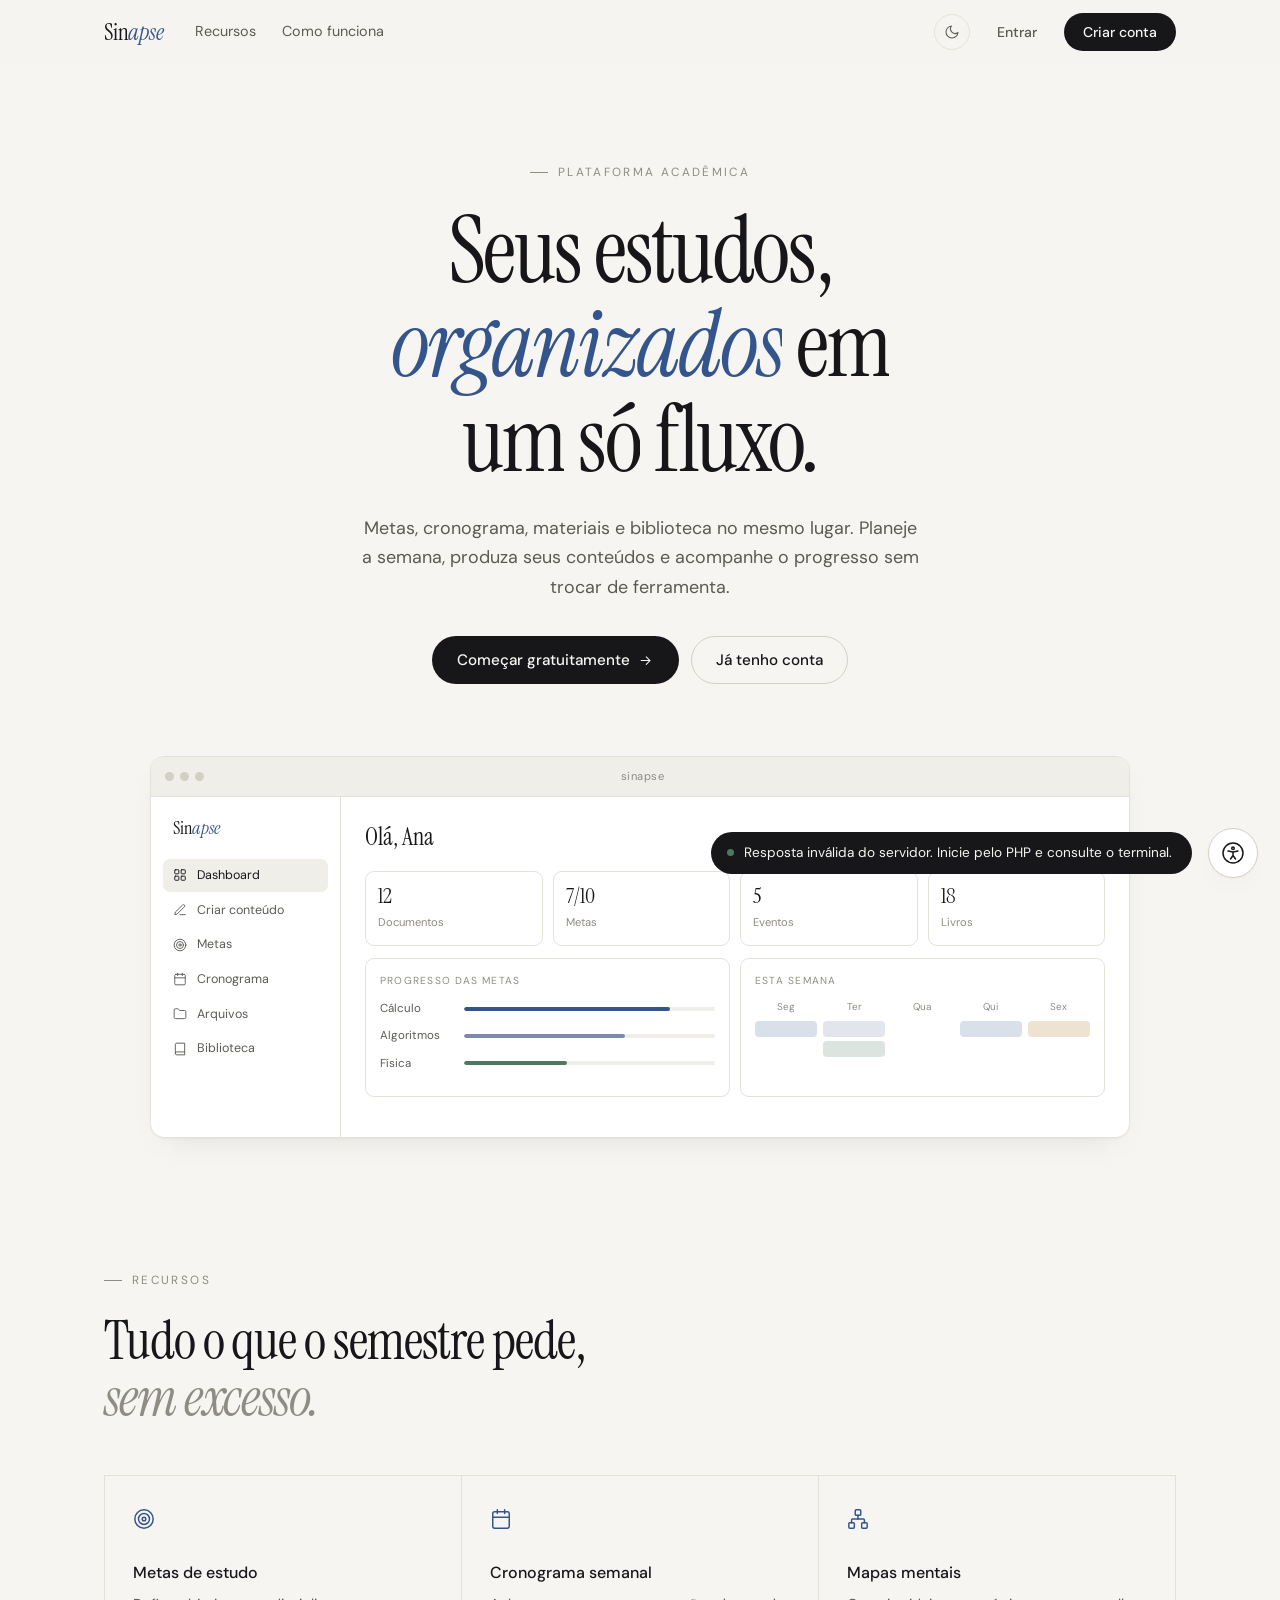
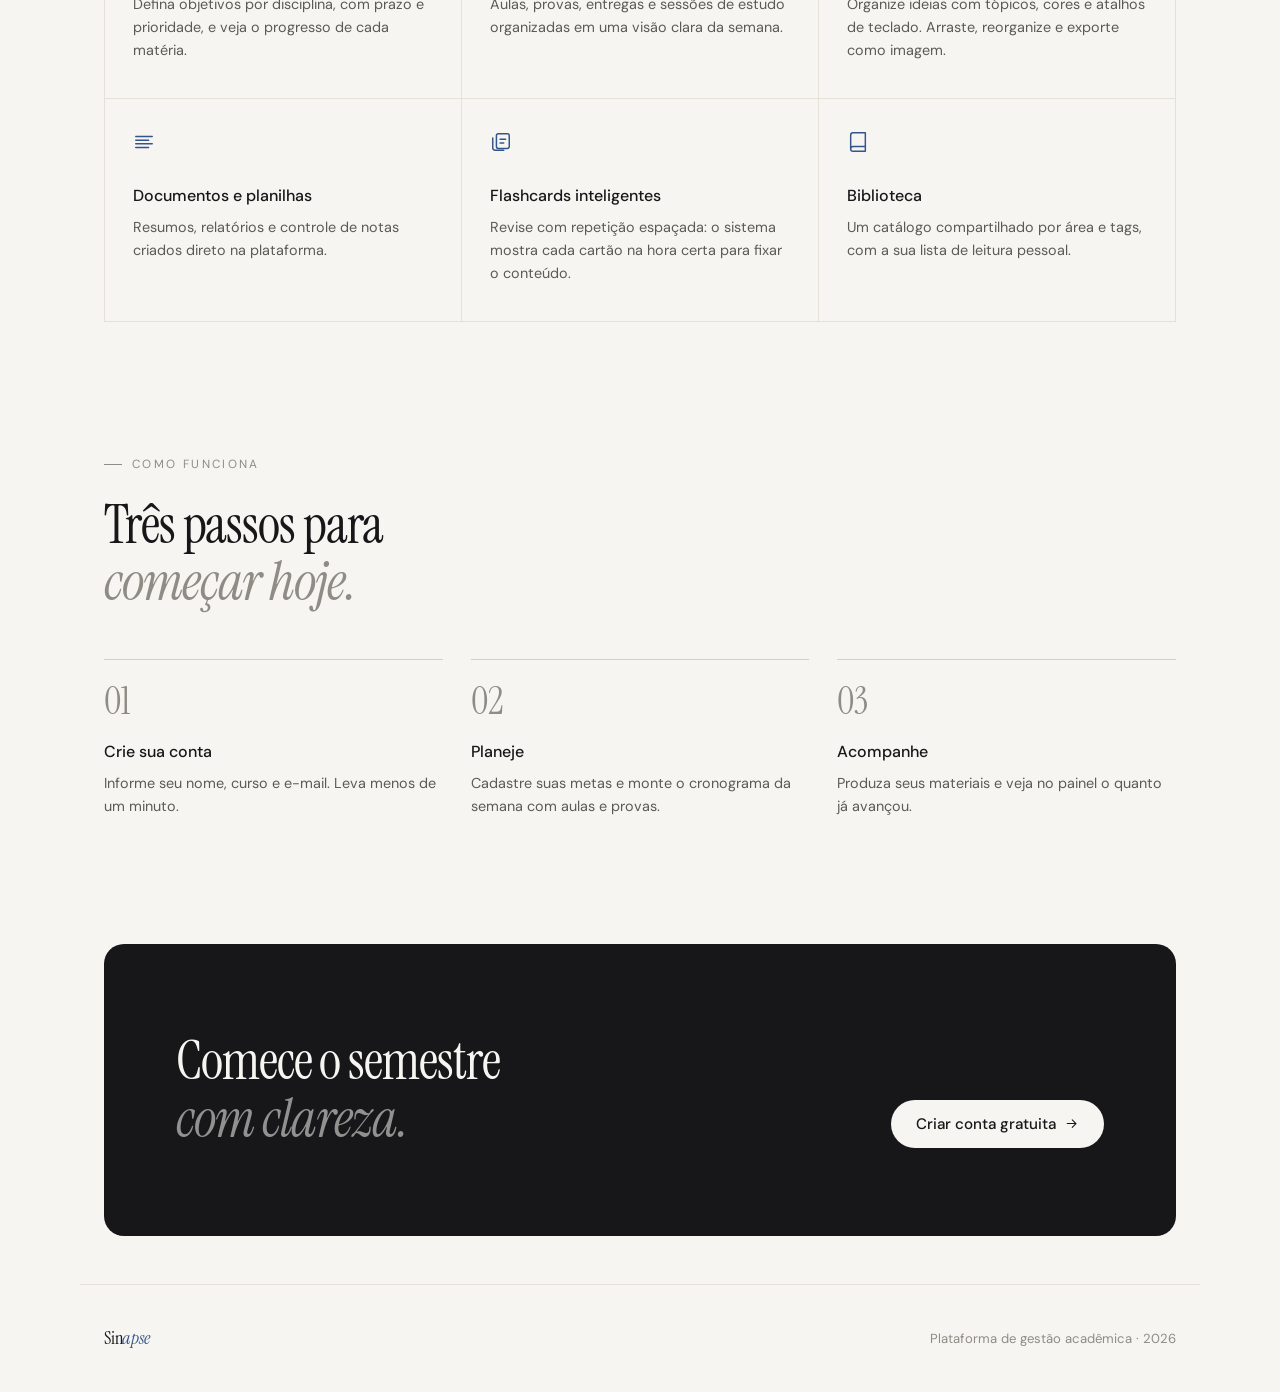
==== sinapse-php/public/index.html @ 3f1f347f "Renomeia o projeto de EstudaFlow para Sinapse - Pasta estudaflow-php -> sinapse-php - estudaflow_sch" ====
<!DOCTYPE html>
<html lang="pt-BR">
<head>
<meta charset="UTF-8">
<meta name="viewport" content="width=device-width, initial-scale=1.0">
<meta name="color-scheme" content="light dark">
<title>Sinapse — Gestão Acadêmica</title>
<link rel="preconnect" href="https://fonts.googleapis.com">
<link rel="preconnect" href="https://fonts.gstatic.com" crossorigin>
<link href="https://fonts.googleapis.com/css2?family=Instrument+Serif:ital@0;1&family=DM+Sans:opsz,wght@9..40,300;9..40,400;9..40,500;9..40,600&family=Lexend:wght@300;400;500;600&display=swap" rel="stylesheet">
<link rel="stylesheet" href="css/style.css">
<script>
  // Decide antes da pintura se a introdução completa deve tocar (uma vez por sessão do navegador).
  (function () {
    var d = document.documentElement, played = false, p = {};
    try { played = sessionStorage.getItem('ef_intro') === '1'; sessionStorage.setItem('ef_intro', '1'); } catch (e) {}
    // Preferências de tema e acessibilidade (ver js/a11y.js), aplicadas antes da pintura para não piscar.
    try { p = JSON.parse(localStorage.getItem('ef_a11y') || '{}') || {}; } catch (e) {}
    var t = p.theme === 'light' || p.theme === 'dark' ? p.theme : (matchMedia('(prefers-color-scheme: dark)').matches ? 'dark' : 'light');
    d.setAttribute('data-theme', t);
    if (p.fs) d.style.setProperty('--fs', p.fs);
    ['contrast', 'font', 'spacing', 'links', 'motion', 'cursor'].forEach(function (k) { if (p[k]) d.classList.add('a11y-' + k); });
    if (p.libras !== false) d.classList.add('a11y-libras');
    if (played || p.motion || matchMedia('(prefers-reduced-motion: reduce)').matches) d.classList.add('intro-quick');
    d.classList.add('booting');
  })();
</script>
</head>
<body>
<a class="skip-link" href="#conteudo" onclick="return skipToContent()">Pular para o conteúdo</a>

<!-- ÍCONES (sprite SVG minimalista). Uso: <svg class="icon"><use href="#i-nome"/></svg> -->
<svg xmlns="http://www.w3.org/2000/svg" width="0" height="0" style="position:absolute" aria-hidden="true">
  <symbol id="i-grid" viewBox="0 0 24 24"><rect x="3" y="3" width="7" height="7" rx="1"/><rect x="14" y="3" width="7" height="7" rx="1"/><rect x="14" y="14" width="7" height="7" rx="1"/><rect x="3" y="14" width="7" height="7" rx="1"/></symbol>
  <symbol id="i-pencil" viewBox="0 0 24 24"><path d="M12 20h9"/><path d="M16.5 3.5a2.12 2.12 0 0 1 3 3L7 19l-4 1 1-4Z"/></symbol>
  <symbol id="i-target" viewBox="0 0 24 24"><circle cx="12" cy="12" r="10"/><circle cx="12" cy="12" r="6"/><circle cx="12" cy="12" r="2"/></symbol>
  <symbol id="i-calendar" viewBox="0 0 24 24"><rect x="3" y="4" width="18" height="18" rx="2"/><path d="M16 2v4M8 2v4M3 10h18"/></symbol>
  <symbol id="i-folder" viewBox="0 0 24 24"><path d="M20 20a2 2 0 0 0 2-2V8a2 2 0 0 0-2-2h-7.9a2 2 0 0 1-1.69-.9L9.6 3.9A2 2 0 0 0 7.93 3H4a2 2 0 0 0-2 2v13a2 2 0 0 0 2 2Z"/></symbol>
  <symbol id="i-book" viewBox="0 0 24 24"><path d="M4 19.5v-15A2.5 2.5 0 0 1 6.5 2H20v20H6.5a2.5 2.5 0 0 1 0-5H20"/></symbol>
  <symbol id="i-file" viewBox="0 0 24 24"><path d="M14.5 2H6a2 2 0 0 0-2 2v16a2 2 0 0 0 2 2h12a2 2 0 0 0 2-2V7.5L14.5 2z"/><polyline points="14 2 14 8 20 8"/><line x1="16" y1="13" x2="8" y2="13"/><line x1="16" y1="17" x2="8" y2="17"/></symbol>
  <symbol id="i-network" viewBox="0 0 24 24"><rect x="16" y="16" width="6" height="6" rx="1"/><rect x="2" y="16" width="6" height="6" rx="1"/><rect x="9" y="2" width="6" height="6" rx="1"/><path d="M5 16v-3a1 1 0 0 1 1-1h12a1 1 0 0 1 1 1v3"/><path d="M12 12V8"/></symbol>
  <symbol id="i-table" viewBox="0 0 24 24"><rect x="3" y="3" width="18" height="18" rx="2"/><path d="M3 9h18M3 15h18M9 3v18"/></symbol>
  <symbol id="i-text" viewBox="0 0 24 24"><path d="M17 10H3M21 6H3M21 14H3M17 18H3"/></symbol>
  <symbol id="i-presentation" viewBox="0 0 24 24"><path d="M2 3h20"/><path d="M21 3v11a2 2 0 0 1-2 2H5a2 2 0 0 1-2-2V3"/><path d="m7 21 5-5 5 5"/></symbol>
  <symbol id="i-zap" viewBox="0 0 24 24"><polygon points="13 2 3 14 12 14 11 22 21 10 12 10 13 2"/></symbol>
  <symbol id="i-check" viewBox="0 0 24 24"><path d="M20 6 9 17l-5-5"/></symbol>
  <symbol id="i-clock" viewBox="0 0 24 24"><circle cx="12" cy="12" r="10"/><path d="M12 6v6l4 2"/></symbol>
  <symbol id="i-trash" viewBox="0 0 24 24"><path d="M3 6h18M8 6V4a2 2 0 0 1 2-2h4a2 2 0 0 1 2 2v2M19 6l-1 14a2 2 0 0 1-2 2H8a2 2 0 0 1-2-2L5 6"/></symbol>
  <symbol id="i-save" viewBox="0 0 24 24"><path d="M19 21H5a2 2 0 0 1-2-2V5a2 2 0 0 1 2-2h11l5 5v11a2 2 0 0 1-2 2z"/><path d="M17 21v-8H7v8M7 3v5h8"/></symbol>
  <symbol id="i-move" viewBox="0 0 24 24"><path d="M5 9l-3 3 3 3M9 5l3-3 3 3M15 19l-3 3-3-3M19 9l3 3-3 3M2 12h20M12 2v20"/></symbol>
  <symbol id="i-plus" viewBox="0 0 24 24"><path d="M12 5v14M5 12h14"/></symbol>
  <symbol id="i-x" viewBox="0 0 24 24"><path d="M18 6 6 18M6 6l12 12"/></symbol>
  <symbol id="i-arrow" viewBox="0 0 24 24"><path d="M5 12h14M13 6l6 6-6 6"/></symbol>
  <symbol id="i-logout" viewBox="0 0 24 24"><path d="M9 21H5a2 2 0 0 1-2-2V5a2 2 0 0 1 2-2h4M16 17l5-5-5-5M21 12H9"/></symbol>
  <symbol id="i-search" viewBox="0 0 24 24"><circle cx="11" cy="11" r="7"/><path d="m21 21-4.3-4.3"/></symbol>
  <symbol id="i-eye" viewBox="0 0 24 24"><path d="M2 12s3.5-7 10-7 10 7 10 7-3.5 7-10 7S2 12 2 12z"/><circle cx="12" cy="12" r="3"/></symbol>
  <symbol id="i-eye-off" viewBox="0 0 24 24"><path d="M9.9 4.2A10.4 10.4 0 0 1 12 4c6.5 0 10 8 10 8a17.6 17.6 0 0 1-2.2 3.2M6.6 6.6A17.4 17.4 0 0 0 2 12s3.5 8 10 8a9.7 9.7 0 0 0 5.4-1.6"/><path d="M14.1 14.1a3 3 0 1 1-4.2-4.2M2 2l20 20"/></symbol>
  <symbol id="i-sun" viewBox="0 0 24 24"><circle cx="12" cy="12" r="4"/><path d="M12 2v2M12 20v2M4.9 4.9l1.4 1.4M17.7 17.7l1.4 1.4M2 12h2M20 12h2M4.9 19.1l1.4-1.4M17.7 6.3l1.4-1.4"/></symbol>
  <symbol id="i-moon" viewBox="0 0 24 24"><path d="M21 12.8A9 9 0 1 1 11.2 3a7 7 0 0 0 9.8 9.8z"/></symbol>
  <symbol id="i-monitor" viewBox="0 0 24 24"><rect x="2" y="3" width="20" height="14" rx="2"/><path d="M8 21h8M12 17v4"/></symbol>
  <symbol id="i-a11y" viewBox="0 0 24 24"><circle cx="12" cy="12" r="10"/><circle cx="12" cy="7.2" r="1.3"/><path d="M7 10l5 1 5-1M12 11v3.5M9.5 18l2.5-3.5 2.5 3.5"/></symbol>
  <symbol id="i-contrast" viewBox="0 0 24 24"><circle cx="12" cy="12" r="10"/><path d="M12 2v20" /><path d="M12 2a10 10 0 0 1 0 20z" fill="currentColor"/></symbol>
  <symbol id="i-type" viewBox="0 0 24 24"><path d="M4 7V4h16v3M9 20h6M12 4v16"/></symbol>
  <symbol id="i-spacing" viewBox="0 0 24 24"><path d="M9 6h12M9 12h12M9 18h12"/><path d="M4 4v16M2.5 6 4 4l1.5 2M2.5 18 4 20l1.5-2"/></symbol>
  <symbol id="i-link" viewBox="0 0 24 24"><path d="M10 13a5 5 0 0 0 7.5.5l3-3a5 5 0 0 0-7-7l-1.7 1.7"/><path d="M14 11a5 5 0 0 0-7.5-.5l-3 3a5 5 0 0 0 7 7l1.7-1.7"/></symbol>
  <symbol id="i-pause" viewBox="0 0 24 24"><circle cx="12" cy="12" r="10"/><path d="M10 15V9M14 15V9"/></symbol>
  <symbol id="i-guide" viewBox="0 0 24 24"><path d="M3 5h18M3 19h18"/><rect x="2" y="9.5" width="20" height="5" rx="1"/></symbol>
  <symbol id="i-cursor" viewBox="0 0 24 24"><path d="M4 3l7 18 2.5-7.5L21 11z"/></symbol>
  <symbol id="i-volume" viewBox="0 0 24 24"><path d="M11 5 6 9H2v6h4l5 4z"/><path d="M15.5 8.5a5 5 0 0 1 0 7M19 5a10 10 0 0 1 0 14"/></symbol>
  <symbol id="i-hand" viewBox="0 0 24 24"><path d="M18 11V6a2 2 0 0 0-4 0v5M14 10V4a2 2 0 0 0-4 0v6M10 10.5V6a2 2 0 0 0-4 0v8"/><path d="M18 8a2 2 0 1 1 4 0v6a8 8 0 0 1-8 8h-2c-2.8 0-4.5-.9-6-2.4l-3.6-3.6a2 2 0 0 1 2.8-2.8L7 15"/></symbol>
  <symbol id="i-reset" viewBox="0 0 24 24"><path d="M3 12a9 9 0 1 0 3-6.7L3 8"/><path d="M3 3v5h5"/></symbol>
  <symbol id="i-minus" viewBox="0 0 24 24"><path d="M5 12h14"/></symbol>
  <symbol id="i-cards" viewBox="0 0 24 24"><rect x="7" y="3" width="14" height="16" rx="2"/><path d="M3 7.5v11A2.5 2.5 0 0 0 5.5 21H15"/><path d="M11 9h6M11 13h4"/></symbol>
  <symbol id="i-play" viewBox="0 0 24 24"><path d="M7 4.5v15l12-7.5z"/></symbol>
  <symbol id="i-branch" viewBox="0 0 24 24"><rect x="2" y="9" width="7" height="6" rx="1.5"/><rect x="15" y="3" width="7" height="6" rx="1.5"/><rect x="15" y="15" width="7" height="6" rx="1.5"/><path d="M9 12h3M12 6v12M12 6h3M12 18h3"/></symbol>
  <symbol id="i-undo" viewBox="0 0 24 24"><path d="M9 14 4 9l5-5"/><path d="M4 9h11a5 5 0 0 1 0 10h-3"/></symbol>
  <symbol id="i-redo" viewBox="0 0 24 24"><path d="m15 14 5-5-5-5"/><path d="M20 9H9a5 5 0 0 0 0 10h3"/></symbol>
  <symbol id="i-focus" viewBox="0 0 24 24"><path d="M3 8V5a2 2 0 0 1 2-2h3M16 3h3a2 2 0 0 1 2 2v3M21 16v3a2 2 0 0 1-2 2h-3M8 21H5a2 2 0 0 1-2-2v-3"/><circle cx="12" cy="12" r="3"/></symbol>
  <symbol id="i-maximize" viewBox="0 0 24 24"><path d="M15 3h6v6M9 21H3v-6M21 3l-7 7M3 21l7-7"/></symbol>
  <symbol id="i-minimize" viewBox="0 0 24 24"><path d="M4 14h6v6M20 10h-6V4M14 10l7-7M3 21l7-7"/></symbol>
  <symbol id="i-list" viewBox="0 0 24 24"><path d="M9 6h11M9 12h11M9 18h11M4 6h.01M4 12h.01M4 18h.01"/></symbol>
  <symbol id="i-download" viewBox="0 0 24 24"><path d="M12 3v12M7 10l5 5 5-5M4 21h16"/></symbol>
  <symbol id="i-camera" viewBox="0 0 24 24"><path d="M14.5 4h-5L7.5 7H4a2 2 0 0 0-2 2v9a2 2 0 0 0 2 2h16a2 2 0 0 0 2-2V9a2 2 0 0 0-2-2h-3.5z"/><circle cx="12" cy="13" r="3.5"/></symbol>
  <symbol id="i-user" viewBox="0 0 24 24"><circle cx="12" cy="8" r="4"/><path d="M4 21a8 8 0 0 1 16 0"/></symbol>
</svg>

<!-- INTRODUÇÃO (toca ao abrir o site; clique ou tecla pula) -->
<div id="intro" aria-hidden="true">
  <div class="intro-inner">
    <div class="intro-word">
      <span style="--i:0">E</span><span style="--i:1">s</span><span style="--i:2">t</span><span style="--i:3">u</span><span style="--i:4">d</span><span style="--i:5">a</span><span class="intro-italic" style="--i:6">F</span><span class="intro-italic" style="--i:7">l</span><span class="intro-italic" style="--i:8">o</span><span class="intro-italic" style="--i:9">w</span>
    </div>
    <div class="intro-line"></div>
    <div class="intro-caption">Gestão acadêmica</div>
  </div>
</div>

<!-- PÁGINA INICIAL (pré-login) + PAINEL DE ACESSO -->
<div id="auth-screen">
  <header class="lp-nav" id="lp-nav">
    <div class="lp-container lp-nav-inner">
      <a class="lp-logo" href="#topo" aria-label="Sinapse, início">Sin<em>apse</em></a>
      <nav class="lp-links" aria-label="Seções da página">
        <a href="#recursos">Recursos</a>
        <a href="#como-funciona">Como funciona</a>
      </nav>
      <div class="lp-nav-actions">
        <button type="button" class="theme-toggle" onclick="toggleTheme()" aria-label="Alternar modo escuro"><svg class="icon i-moon"><use href="#i-moon"/></svg><svg class="icon i-sun"><use href="#i-sun"/></svg></button>
        <button class="lp-btn-ghost" onclick="openAuth('login')">Entrar</button>
        <button class="lp-btn-dark" onclick="openAuth('register')">Criar conta</button>
      </div>
    </div>
  </header>

  <main id="topo" tabindex="-1">
    <section class="lp-hero lp-container">
      <div class="lp-eyebrow hero-seq" style="--d:0">Plataforma acadêmica</div>
      <h1 class="lp-title">
        <span class="w"><span style="--d:1">Seus</span></span>
        <span class="w"><span style="--d:2">estudos,</span></span>
        <span class="w"><span style="--d:3"><em>organizados</em></span></span>
        <span class="w"><span style="--d:4">em</span></span>
        <span class="w"><span style="--d:5">um</span></span>
        <span class="w"><span style="--d:6">só</span></span>
        <span class="w"><span style="--d:7">fluxo.</span></span>
      </h1>
      <p class="lp-lead hero-seq" style="--d:8">Metas, cronograma, materiais e biblioteca no mesmo lugar. Planeje a semana, produza seus conteúdos e acompanhe o progresso sem trocar de ferramenta.</p>
      <div class="lp-cta hero-seq" style="--d:9">
        <button class="lp-btn-dark lp-btn-lg" onclick="openAuth('register')">Começar gratuitamente <svg class="icon"><use href="#i-arrow"/></svg></button>
        <button class="lp-btn-outline lp-btn-lg" onclick="openAuth('login')">Já tenho conta</button>
      </div>

      <!-- Prévia ilustrada do painel (decorativa) -->
      <div class="lp-preview hero-seq" style="--d:11" aria-hidden="true">
        <div class="pv-bar"><i></i><i></i><i></i><span>sinapse</span></div>
        <div class="pv-body">
          <div class="pv-side">
            <div class="pv-brand">Sin<em>apse</em></div>
            <div class="pv-nav active"><svg class="icon"><use href="#i-grid"/></svg>Dashboard</div>
            <div class="pv-nav"><svg class="icon"><use href="#i-pencil"/></svg>Criar conteúdo</div>
            <div class="pv-nav"><svg class="icon"><use href="#i-target"/></svg>Metas</div>
            <div class="pv-nav"><svg class="icon"><use href="#i-calendar"/></svg>Cronograma</div>
            <div class="pv-nav"><svg class="icon"><use href="#i-folder"/></svg>Arquivos</div>
            <div class="pv-nav"><svg class="icon"><use href="#i-book"/></svg>Biblioteca</div>
          </div>
          <div class="pv-main">
            <div class="pv-hello">Olá, Ana</div>
            <div class="pv-stats">
              <div><b>12</b><span>Documentos</span></div>
              <div><b>7/10</b><span>Metas</span></div>
              <div><b>5</b><span>Eventos</span></div>
              <div><b>18</b><span>Livros</span></div>
            </div>
            <div class="pv-row">
              <div class="pv-card">
                <div class="pv-label">Progresso das metas</div>
                <div class="pv-prog"><span>Cálculo</span><div><i style="--w:82%"></i></div></div>
                <div class="pv-prog"><span>Algoritmos</span><div><i style="--w:64%"></i></div></div>
                <div class="pv-prog"><span>Física</span><div><i style="--w:41%"></i></div></div>
              </div>
              <div class="pv-card">
                <div class="pv-label">Esta semana</div>
                <div class="pv-week">
                  <div><small>Seg</small><i class="c1"></i></div>
                  <div><small>Ter</small><i class="c2"></i><i class="c3"></i></div>
                  <div><small>Qua</small></div>
                  <div><small>Qui</small><i class="c1"></i></div>
                  <div><small>Sex</small><i class="c4"></i></div>
                </div>
              </div>
            </div>
          </div>
        </div>
      </div>
    </section>

    <section class="lp-section lp-container" id="recursos">
      <div class="lp-section-head" data-reveal>
        <div class="lp-eyebrow">Recursos</div>
        <h2 class="lp-h2">Tudo o que o semestre pede,<br><em>sem excesso.</em></h2>
      </div>
      <div class="lp-features">
        <article class="lp-feature" data-reveal><svg class="icon"><use href="#i-target"/></svg><h3>Metas de estudo</h3><p>Defina objetivos por disciplina, com prazo e prioridade, e veja o progresso de cada matéria.</p></article>
        <article class="lp-feature" data-reveal><svg class="icon"><use href="#i-calendar"/></svg><h3>Cronograma semanal</h3><p>Aulas, provas, entregas e sessões de estudo organizadas em uma visão clara da semana.</p></article>
        <article class="lp-feature" data-reveal><svg class="icon"><use href="#i-network"/></svg><h3>Mapas mentais</h3><p>Organize ideias com tópicos, cores e atalhos de teclado. Arraste, reorganize e exporte como imagem.</p></article>
        <article class="lp-feature" data-reveal><svg class="icon"><use href="#i-text"/></svg><h3>Documentos e planilhas</h3><p>Resumos, relatórios e controle de notas criados direto na plataforma.</p></article>
        <article class="lp-feature" data-reveal><svg class="icon"><use href="#i-cards"/></svg><h3>Flashcards inteligentes</h3><p>Revise com repetição espaçada: o sistema mostra cada cartão na hora certa para fixar o conteúdo.</p></article>
        <article class="lp-feature" data-reveal><svg class="icon"><use href="#i-book"/></svg><h3>Biblioteca</h3><p>Um catálogo compartilhado por área e tags, com a sua lista de leitura pessoal.</p></article>
      </div>
    </section>

    <section class="lp-section lp-container" id="como-funciona">
      <div class="lp-section-head" data-reveal>
        <div class="lp-eyebrow">Como funciona</div>
        <h2 class="lp-h2">Três passos para<br><em>começar hoje.</em></h2>
      </div>
      <ol class="lp-steps">
        <li data-reveal><span class="lp-step-n">01</span><h3>Crie sua conta</h3><p>Informe seu nome, curso e e-mail. Leva menos de um minuto.</p></li>
        <li data-reveal><span class="lp-step-n">02</span><h3>Planeje</h3><p>Cadastre suas metas e monte o cronograma da semana com aulas e provas.</p></li>
        <li data-reveal><span class="lp-step-n">03</span><h3>Acompanhe</h3><p>Produza seus materiais e veja no painel o quanto já avançou.</p></li>
      </ol>
    </section>

    <section class="lp-container">
      <div class="lp-final" data-reveal>
        <h2 class="lp-h2">Comece o semestre<br><em>com clareza.</em></h2>
        <button class="lp-btn-light lp-btn-lg" onclick="openAuth('register')">Criar conta gratuita <svg class="icon"><use href="#i-arrow"/></svg></button>
      </div>
    </section>
  </main>

  <footer class="lp-footer lp-container">
    <span class="lp-logo">Sin<em>apse</em></span>
    <span>Plataforma de gestão acadêmica · <span id="lp-year">2026</span></span>
  </footer>

  <!-- Painel lateral de acesso -->
  <div class="auth-overlay" id="auth-overlay" onclick="closeAuth()"></div>
  <aside class="auth-card" id="auth-panel" role="dialog" aria-modal="true" aria-labelledby="auth-heading" aria-hidden="true">
    <button class="auth-close" onclick="closeAuth()" aria-label="Fechar"><svg class="icon"><use href="#i-x"/></svg></button>
    <div class="auth-logo">Sin<em>apse</em></div>
    <h2 class="auth-heading" id="auth-heading">Bem-vindo de volta</h2>
    <div class="auth-tagline" id="auth-sub">Entre para continuar de onde parou.</div>
    <div class="auth-tabs" role="tablist" aria-label="Tipo de acesso">
      <div class="auth-tab active" role="tab" aria-selected="true" aria-controls="login-form" onclick="switchAuthTab('login')">Entrar</div>
      <div class="auth-tab" role="tab" aria-selected="false" aria-controls="register-form" onclick="switchAuthTab('register')">Cadastrar</div>
      <span class="auth-tab-pill" aria-hidden="true"></span>
    </div>
    <div id="login-form">
      <div class="form-group"><label for="login-email">E-mail</label><input type="email" id="login-email" placeholder="seu@email.com" autocomplete="email" /></div>
      <div class="form-group"><div class="label-row"><label for="login-pass">Senha</label><button type="button" class="link-btn" onclick="showForgot()">Esqueceu a senha?</button></div><div class="pw-field"><input type="password" id="login-pass" placeholder="••••••••" autocomplete="current-password" /><button type="button" class="pw-toggle" onclick="togglePassword('login-pass',this)" aria-label="Mostrar senha" aria-pressed="false" aria-controls="login-pass"><svg class="icon"><use href="#i-eye"/></svg></button></div></div>
      <button class="btn-primary" onclick="doLogin()">Entrar na plataforma</button>
    </div>
    <div id="forgot-form" style="display:none">
      <div class="form-group"><label for="forgot-email">E-mail da conta</label><input type="email" id="forgot-email" placeholder="seu@email.com" autocomplete="email" /></div>
      <button class="btn-primary" onclick="sendRecovery()">Enviar link de recuperação</button>
      <button type="button" class="link-btn back-link" onclick="switchAuthTab('login')"><svg class="icon"><use href="#i-arrow"/></svg>Voltar para o login</button>
    </div>
    <div id="register-form" style="display:none">
      <div class="form-group"><label for="reg-name">Nome completo</label><input type="text" id="reg-name" placeholder="Seu nome" autocomplete="name" /></div>
      <div class="form-group"><label for="reg-email">E-mail</label><input type="email" id="reg-email" placeholder="seu@email.com" autocomplete="email" /></div>
      <div class="form-group"><label for="reg-curso">Curso</label><input type="text" id="reg-curso" placeholder="Ex: Ciência da Computação" /></div>
      <div class="form-group"><label for="reg-pass">Senha</label><div class="pw-field"><input type="password" id="reg-pass" placeholder="Mínimo de 6 caracteres" autocomplete="new-password" /><button type="button" class="pw-toggle" onclick="togglePassword('reg-pass',this)" aria-label="Mostrar senha" aria-pressed="false" aria-controls="reg-pass"><svg class="icon"><use href="#i-eye"/></svg></button></div><div class="field-hint" id="reg-pass-hint">Use pelo menos 6 caracteres.</div></div>
      <button class="btn-primary" onclick="doRegister()">Criar conta gratuita</button>
    </div>
  </aside>
</div>

<!-- MAIN APP -->
<div id="app">
  <div class="sidebar" role="navigation" aria-label="Menu principal">
    <div class="sidebar-logo">
      <span>Sin<em>apse</em></span>
      <small>Plataforma acadêmica</small>
    </div>
    <nav class="sidebar-nav" aria-label="Páginas">
      <div class="nav-item active" onclick="goPage('dashboard')"><span class="nav-icon"><svg class="icon"><use href="#i-grid"/></svg></span> Dashboard</div>
      <div class="nav-item" onclick="goPage('ferramentas')"><span class="nav-icon"><svg class="icon"><use href="#i-pencil"/></svg></span> Criar Conteúdo</div>
      <div class="nav-item" onclick="goPage('metas')"><span class="nav-icon"><svg class="icon"><use href="#i-target"/></svg></span> Metas</div>
      <div class="nav-item" onclick="goPage('cronograma')"><span class="nav-icon"><svg class="icon"><use href="#i-calendar"/></svg></span> Cronograma</div>
      <div class="nav-item" onclick="goPage('arquivos')"><span class="nav-icon"><svg class="icon"><use href="#i-folder"/></svg></span> Arquivos</div>
      <div class="nav-item" onclick="goPage('biblioteca')"><span class="nav-icon"><svg class="icon"><use href="#i-book"/></svg></span> Biblioteca</div>
    </nav>
    <div class="sidebar-footer">
      <div class="user-chip" onclick="openProfile()" aria-label="Abrir meu perfil" title="Meu perfil">
        <div class="avatar" id="sidebar-avatar">A</div>
        <div class="user-chip-text">
          <div class="user-name" id="sidebar-name">Estudante</div>
          <div class="user-role">Ver perfil</div>
        </div>
      </div>
      <button type="button" class="theme-toggle" onclick="doLogout()" aria-label="Sair da conta" title="Sair da conta"><svg class="icon"><use href="#i-logout"/></svg></button>
      <button type="button" class="theme-toggle" onclick="toggleTheme()" aria-label="Alternar modo escuro"><svg class="icon i-moon"><use href="#i-moon"/></svg><svg class="icon i-sun"><use href="#i-sun"/></svg></button>
    </div>
  </div>

  <main class="main" id="conteudo" tabindex="-1">

    <!-- DASHBOARD -->
    <div class="page active" id="page-dashboard">
      <div class="page-header">
        <div class="page-title">Olá, <span id="dash-name">Estudante</span></div>
        <div class="page-sub">Aqui está um resumo do seu progresso hoje</div>
      </div>
      <div class="grid-4" style="margin-bottom:20px">
        <div class="stat-card blue"><div class="stat-icon"><svg class="icon"><use href="#i-file"/></svg></div><div class="stat-value" id="dash-docs">0</div><div class="stat-label">Documentos criados</div></div>
        <div class="stat-card purple"><div class="stat-icon"><svg class="icon"><use href="#i-target"/></svg></div><div class="stat-value" id="dash-metas">0/0</div><div class="stat-label">Metas concluídas</div></div>
        <div class="stat-card green"><div class="stat-icon"><svg class="icon"><use href="#i-calendar"/></svg></div><div class="stat-value" id="dash-eventos">0</div><div class="stat-label">Eventos esta semana</div></div>
        <div class="stat-card yellow"><div class="stat-icon"><svg class="icon"><use href="#i-book"/></svg></div><div class="stat-value" id="dash-livros">0</div><div class="stat-label">Livros na biblioteca</div></div>
      </div>
      <div class="grid-2">
        <div class="card">
          <div class="section-title">Progresso das Metas</div>
          <div id="dash-progress"></div>
        </div>
        <div class="card">
          <div class="section-title">Atividade Recente</div>
          <div id="dash-activity"></div>
        </div>
      </div>
      <div class="card mt-16">
        <div class="section-title">Revisões de hoje</div>
        <div id="dash-reviews"></div>
      </div>
      <div class="card mt-16">
        <div class="section-title" style="margin-bottom:16px">Acesso Rápido</div>
        <div class="flex gap-8" style="flex-wrap:wrap">
          <button class="btn-sm" onclick="goPage('ferramentas')"><svg class="icon"><use href="#i-pencil"/></svg>Novo documento</button>
          <button class="btn-sm" onclick="openModal('modal-meta')"><svg class="icon"><use href="#i-target"/></svg>Nova meta</button>
          <button class="btn-sm" onclick="openModal('modal-evento')"><svg class="icon"><use href="#i-calendar"/></svg>Novo evento</button>
          <button class="btn-sm" onclick="goPage('ferramentas');openTool('flashcards')"><svg class="icon"><use href="#i-cards"/></svg>Novo baralho</button>
          <button class="btn-sm" onclick="goPage('biblioteca')"><svg class="icon"><use href="#i-book"/></svg>Explorar biblioteca</button>
        </div>
      </div>
    </div>

    <!-- FERRAMENTAS -->
    <div class="page" id="page-ferramentas">
      <div class="page-header">
        <div class="page-title">Criar Conteúdo</div>
        <div class="page-sub">Selecione o tipo de material que deseja criar</div>
      </div>
      <div class="grid-4">
        <div class="tool-card" onclick="openTool('mapa')">
          <div class="tool-icon"><svg class="icon"><use href="#i-network"/></svg></div>
          <div class="tool-name">Mapa Mental</div>
          <div class="tool-desc">Organize ideias em tópicos conectados, com cores e reorganização automática</div>
        </div>
        <div class="tool-card" onclick="openTool('planilha')">
          <div class="tool-icon"><svg class="icon"><use href="#i-table"/></svg></div>
          <div class="tool-name">Planilha</div>
          <div class="tool-desc">Tabelas, notas e cálculos organizados</div>
        </div>
        <div class="tool-card" onclick="openTool('documento')">
          <div class="tool-icon"><svg class="icon"><use href="#i-text"/></svg></div>
          <div class="tool-name">Documento</div>
          <div class="tool-desc">Escreva relatórios, resumos e anotações</div>
        </div>
        <div class="tool-card" onclick="openTool('flashcards')">
          <div class="tool-icon"><svg class="icon"><use href="#i-cards"/></svg></div>
          <div class="tool-name">Flashcards</div>
          <div class="tool-desc">Memorize com revisão espaçada e acompanhe o que já fixou</div>
        </div>
      </div>
      <div id="tool-area" style="margin-top:24px"></div>
    </div>

    <!-- METAS -->
    <div class="page" id="page-metas">
      <div class="page-header flex-center" style="justify-content:space-between">
        <div>
          <div class="page-title">Metas de Estudo</div>
          <div class="page-sub">Acompanhe seus objetivos acadêmicos</div>
        </div>
        <button class="btn-add" onclick="openModal('modal-meta')"><svg class="icon"><use href="#i-plus"/></svg>Nova meta</button>
      </div>
      <div class="flex gap-8" style="margin-bottom:20px">
        <button class="mm-btn active" onclick="filterMetas('todas',this)">Todas</button>
        <button class="mm-btn" onclick="filterMetas('pendente',this)">Pendentes</button>
        <button class="mm-btn" onclick="filterMetas('concluida',this)">Concluídas</button>
        <button class="mm-btn" onclick="filterMetas('urgente',this)">Urgentes</button>
      </div>
      <div id="metas-list"></div>
    </div>

    <!-- CRONOGRAMA -->
    <div class="page" id="page-cronograma">
      <div class="page-header flex-center" style="justify-content:space-between">
        <div>
          <div class="page-title">Cronograma Semanal</div>
          <div class="page-sub">Semana de <span id="semana-label">—</span></div>
        </div>
        <div class="flex gap-8">
          <button class="btn-sm" onclick="semanaNav(-1)">← Anterior</button>
          <button class="btn-sm" onclick="semanaNav(0)">Hoje</button>
          <button class="btn-sm" onclick="semanaNav(1)">Próxima →</button>
          <button class="btn-add" onclick="openModal('modal-evento')"><svg class="icon"><use href="#i-plus"/></svg>Evento</button>
        </div>
      </div>
      <div class="week-grid" id="week-grid"></div>
      <div id="cron-empty" class="empty-state" style="display:none"><div class="empty-icon"><svg class="icon"><use href="#i-calendar"/></svg></div><div>Nenhum evento no cronograma</div><button class="btn-sm" onclick="openModal('modal-evento')">Adicionar primeiro evento</button></div>
    </div>

    <!-- ARQUIVOS -->
    <div class="page" id="page-arquivos">
      <div class="page-header">
        <div class="page-title">Gestão de Arquivos</div>
        <div class="page-sub">Todos os seus materiais em um só lugar</div>
      </div>
      <div style="margin-bottom:20px">
        <div class="section-title">Pastas</div>
        <div class="folder-row"><svg class="icon"><use href="#i-folder"/></svg><span style="font-size:.88rem;font-weight:500">Mapas Mentais</span><span id="folder-mapa" style="margin-left:auto;font-size:.78rem;color:var(--text3)">0 itens</span></div>
        <div class="folder-row"><svg class="icon"><use href="#i-folder"/></svg><span style="font-size:.88rem;font-weight:500">Documentos</span><span id="folder-documento" style="margin-left:auto;font-size:.78rem;color:var(--text3)">0 itens</span></div>
        <div class="folder-row"><svg class="icon"><use href="#i-folder"/></svg><span style="font-size:.88rem;font-weight:500">Planilhas</span><span id="folder-planilha" style="margin-left:auto;font-size:.78rem;color:var(--text3)">0 itens</span></div>
        <div class="folder-row"><svg class="icon"><use href="#i-folder"/></svg><span style="font-size:.88rem;font-weight:500">Flashcards</span><span id="folder-flashcards" style="margin-left:auto;font-size:.78rem;color:var(--text3)">0 itens</span></div>
      </div>
      <div>
        <div class="section-title">Arquivos Recentes</div>
        <div class="file-grid" id="files-grid"></div>
      </div>
    </div>

    <!-- BIBLIOTECA -->
    <div class="page" id="page-biblioteca">
      <div class="page-header">
        <div class="page-title">Biblioteca Virtual</div>
        <div class="page-sub">Explore e pesquise materiais acadêmicos <span class="coming-soon"><svg class="icon"><use href="#i-zap"/></svg> Em expansão</span></div>
      </div>
      <div class="search-bar">
        <input class="search-input" id="bib-search" placeholder="Pesquisar livros, apostilas, artigos..." onkeydown="if(event.key==='Enter')buscarLivros()" />
        <button class="btn-search" onclick="buscarLivros()">Buscar</button>
      </div>
      <div class="flex gap-8" style="margin-bottom:20px;flex-wrap:wrap">
        <button class="mm-btn active" onclick="filterBib('todos',this)">Todos</button>
        <button class="mm-btn" onclick="filterBib('matematica',this)">Matemática</button>
        <button class="mm-btn" onclick="filterBib('computacao',this)">Computação</button>
        <button class="mm-btn" onclick="filterBib('fisica',this)">Física</button>
        <button class="mm-btn" onclick="filterBib('linguagens',this)">Linguagens</button>
      </div>
      <div class="flex gap-8" style="margin-bottom:16px"><button class="btn-add" onclick="openModal('modal-livro')"><svg class="icon"><use href="#i-plus"/></svg>Cadastrar livro</button><button class="btn-sm" onclick="filterBib('lista',this)">Minha lista de leitura</button></div>
      <div id="books-list"></div>
    </div>

  </main>
</div>

<!-- MODALS -->
<div class="modal-overlay" id="modal-meta">
  <div class="modal">
    <div class="modal-header">
      <div class="modal-title">Nova Meta</div>
      <button class="modal-close" onclick="closeModal('modal-meta')"><svg class="icon"><use href="#i-x"/></svg></button>
    </div>
    <div class="form-group"><label>Nome da Meta</label><input type="text" id="meta-nome" placeholder="Ex: Estudar Cálculo III" /></div>
    <div class="form-group"><label>Disciplina / Área</label><input type="text" id="meta-disciplina" placeholder="Ex: Matemática" /></div>
    <div class="form-group"><label>Prazo</label><input type="date" id="meta-prazo" /></div>
    <div class="form-group"><label>Prioridade</label>
      <select id="meta-prioridade"><option value="normal">Normal</option><option value="urgente">Urgente</option><option value="baixa">Baixa</option></select>
    </div>
    <button class="btn-primary" onclick="addMeta()">Criar Meta</button>
  </div>
</div>

<div class="modal-overlay" id="modal-evento">
  <div class="modal">
    <div class="modal-header">
      <div class="modal-title">Novo Evento</div>
      <button class="modal-close" onclick="closeModal('modal-evento')"><svg class="icon"><use href="#i-x"/></svg></button>
    </div>
    <div class="form-group"><label>Título</label><input type="text" id="ev-titulo" placeholder="Ex: Prova de Algoritmos" /></div>
    <div class="form-group"><label>Data</label><input type="date" id="ev-data" /></div>
    <div class="form-group"><label>Horário</label><input type="time" id="ev-hora" /></div>
    <div class="form-group"><label>Tipo</label>
      <select id="ev-tipo"><option value="blue">Aula</option><option value="purple">Prova</option><option value="green">Entrega</option><option value="yellow">Estudo</option></select>
    </div>
    <button class="btn-primary" onclick="addEvento()">Adicionar ao Cronograma</button>
  </div>
</div>

<div class="modal-overlay" id="modal-tool">
  <div class="modal" style="width:700px;max-width:95vw">
    <div class="modal-header">
      <div class="modal-title" id="tool-modal-title">Ferramenta</div>
      <button class="modal-close" onclick="closeModal('modal-tool')"><svg class="icon"><use href="#i-x"/></svg></button>
    </div>
    <div id="tool-modal-body"></div>
  </div>
</div>

<div class="modal-overlay" id="modal-study">
  <div class="modal modal-study">
    <div class="modal-header">
      <div><div class="section-title" style="margin-bottom:4px">Revisão</div><div class="modal-title" id="study-title">Flashcards</div></div>
      <button class="modal-close" onclick="closeModal('modal-study')" aria-label="Fechar revisão"><svg class="icon"><use href="#i-x"/></svg></button>
    </div>
    <div id="study-body"></div>
  </div>
</div>

<div class="modal-overlay" id="modal-profile">
  <div class="modal modal-profile">
    <div class="modal-header">
      <div class="modal-title">Meu perfil</div>
      <button class="modal-close" onclick="closeModal('modal-profile')" aria-label="Fechar perfil"><svg class="icon"><use href="#i-x"/></svg></button>
    </div>

    <div class="profile-hero">
      <div class="profile-avatar-wrap" id="pf-drop" title="Arraste uma imagem aqui para trocar a foto">
        <div class="avatar avatar-xl" id="pf-avatar" aria-hidden="true">A</div>
        <button type="button" class="pf-cam" onclick="pickPhoto()" aria-label="Trocar foto de perfil"><svg class="icon"><use href="#i-camera"/></svg></button>
        <input type="file" id="pf-file" accept="image/png,image/jpeg,image/webp,image/gif" hidden>
      </div>
      <div class="profile-id">
        <div class="profile-name" id="pf-name"></div>
        <div class="profile-meta" id="pf-meta"></div>
        <div class="profile-since" id="pf-since"></div>
        <div class="flex gap-8" style="flex-wrap:wrap">
          <button type="button" class="btn-sm" onclick="pickPhoto()"><svg class="icon"><use href="#i-camera"/></svg>Trocar foto</button>
          <button type="button" class="btn-sm" id="pf-remove" onclick="removePhoto()">Remover foto</button>
        </div>
      </div>
    </div>

    <div class="profile-stats" id="pf-stats" aria-live="polite"></div>

    <div class="pf-tabs" role="tablist" aria-label="Seções do perfil">
      <button type="button" role="tab" id="pf-t-perfil" data-tab="perfil" aria-controls="pf-tab-perfil">Perfil</button>
      <button type="button" role="tab" id="pf-t-seguranca" data-tab="seguranca" aria-controls="pf-tab-seguranca">Segurança</button>
      <button type="button" role="tab" id="pf-t-preferencias" data-tab="preferencias" aria-controls="pf-tab-preferencias">Preferências</button>
      <button type="button" role="tab" id="pf-t-dados" data-tab="dados" aria-controls="pf-tab-dados">Seus dados</button>
    </div>

    <div class="pf-panel" role="tabpanel" id="pf-tab-perfil" aria-labelledby="pf-t-perfil">
      <div class="pf-grid">
        <div class="form-group"><label for="pf-nome">Nome de exibição</label><input type="text" id="pf-nome" maxlength="120" autocomplete="name" /></div>
        <div class="form-group"><label for="pf-curso">Curso</label><input type="text" id="pf-curso" maxlength="120" placeholder="Ex: Ciência da Computação" /></div>
      </div>
      <div class="form-group"><label for="pf-email">E-mail</label><input type="email" id="pf-email" readonly aria-describedby="pf-email-hint" /><div class="field-hint" id="pf-email-hint">O e-mail é usado para entrar na conta e não pode ser alterado por aqui.</div></div>
      <div class="pf-actions"><button type="button" class="btn-add" onclick="saveProfile()"><svg class="icon"><use href="#i-save"/></svg>Salvar alterações</button></div>
    </div>

    <div class="pf-panel" role="tabpanel" id="pf-tab-seguranca" aria-labelledby="pf-t-seguranca" hidden>
      <div class="form-group"><label for="pf-atual">Senha atual</label><div class="pw-field"><input type="password" id="pf-atual" autocomplete="current-password" maxlength="72" /><button type="button" class="pw-toggle" onclick="togglePassword('pf-atual',this)" aria-label="Mostrar senha" aria-pressed="false" aria-controls="pf-atual"><svg class="icon"><use href="#i-eye"/></svg></button></div></div>
      <div class="pf-grid">
        <div class="form-group"><label for="pf-nova">Nova senha</label><div class="pw-field"><input type="password" id="pf-nova" autocomplete="new-password" maxlength="72" /><button type="button" class="pw-toggle" onclick="togglePassword('pf-nova',this)" aria-label="Mostrar senha" aria-pressed="false" aria-controls="pf-nova"><svg class="icon"><use href="#i-eye"/></svg></button></div><div class="pw-meter" id="pf-meter" data-score="0" aria-hidden="true"><i></i><i></i><i></i><i></i></div><div class="field-hint" id="pf-meter-label" aria-live="polite"></div></div>
        <div class="form-group"><label for="pf-confirma">Confirmar nova senha</label><div class="pw-field"><input type="password" id="pf-confirma" autocomplete="new-password" maxlength="72" /><button type="button" class="pw-toggle" onclick="togglePassword('pf-confirma',this)" aria-label="Mostrar senha" aria-pressed="false" aria-controls="pf-confirma"><svg class="icon"><use href="#i-eye"/></svg></button></div></div>
      </div>
      <div class="pf-actions"><button type="button" class="btn-add" onclick="changePassword()">Alterar senha</button></div>
    </div>

    <div class="pf-panel" role="tabpanel" id="pf-tab-preferencias" aria-labelledby="pf-t-preferencias" hidden>
      <div class="pf-row">
        <div><b>Tema</b><p>Claro, escuro ou igual ao do seu sistema.</p></div>
        <div class="a11y-seg pf-theme" role="radiogroup" aria-label="Tema">
          <button type="button" role="radio" data-theme-set="light" aria-checked="false" onclick="setTheme('light')"><svg class="icon"><use href="#i-sun"/></svg>Claro</button>
          <button type="button" role="radio" data-theme-set="dark" aria-checked="false" onclick="setTheme('dark')"><svg class="icon"><use href="#i-moon"/></svg>Escuro</button>
          <button type="button" role="radio" data-theme-set="system" aria-checked="false" onclick="setTheme('system')"><svg class="icon"><use href="#i-monitor"/></svg>Sistema</button>
        </div>
      </div>
      <div class="pf-row">
        <div><b>Acessibilidade</b><p>Tamanho do texto, alto contraste, leitura em voz alta, Libras e mais.</p></div>
        <button type="button" class="btn-sm" onclick="openA11yFromProfile()"><svg class="icon"><use href="#i-a11y"/></svg>Abrir opções</button>
      </div>
      <div class="pf-row">
        <div><b>Introdução animada</b><p>Ver novamente a animação de abertura do site.</p></div>
        <button type="button" class="btn-sm" onclick="replayIntro()"><svg class="icon"><use href="#i-play"/></svg>Rever agora</button>
      </div>
    </div>

    <div class="pf-panel" role="tabpanel" id="pf-tab-dados" aria-labelledby="pf-t-dados" hidden>
      <div class="pf-row">
        <div><b>Exportar meus dados</b><p>Baixe um arquivo JSON com metas, eventos, arquivos, flashcards e atividades.</p></div>
        <button type="button" class="btn-sm" onclick="exportData()"><svg class="icon"><use href="#i-download"/></svg>Exportar</button>
      </div>
      <div class="pf-danger">
        <h4>Excluir conta</h4>
        <p>Apaga permanentemente sua conta e tudo o que você criou. Essa ação não pode ser desfeita. Considere exportar seus dados antes.</p>
        <div class="pf-grid">
          <div class="form-group"><label for="pf-del-senha">Sua senha</label><div class="pw-field"><input type="password" id="pf-del-senha" autocomplete="current-password" maxlength="72" /><button type="button" class="pw-toggle" onclick="togglePassword('pf-del-senha',this)" aria-label="Mostrar senha" aria-pressed="false" aria-controls="pf-del-senha"><svg class="icon"><use href="#i-eye"/></svg></button></div></div>
          <div class="form-group"><label for="pf-del-confirma">Digite <b>EXCLUIR</b> para confirmar</label><input type="text" id="pf-del-confirma" autocomplete="off" spellcheck="false" /></div>
        </div>
        <button type="button" class="btn-danger" id="pf-del-btn" onclick="deleteAccount()" disabled>Excluir minha conta</button>
      </div>
    </div>

    <div class="profile-foot">
      <button type="button" class="btn-sm" onclick="doLogout()"><svg class="icon"><use href="#i-logout"/></svg>Sair da conta</button>
    </div>
  </div>
</div>

<div class="modal-overlay" id="modal-livro"><div class="modal">
  <div class="modal-header"><div class="modal-title">Cadastrar livro</div><button class="modal-close" onclick="closeModal('modal-livro')" aria-label="Fechar"><svg class="icon"><use href="#i-x"/></svg></button></div>
  <div class="form-group"><label>Título</label><input id="livro-titulo" maxlength="200"></div>
  <div class="form-group"><label>Autor</label><input id="livro-autor" maxlength="200"></div>
  <div class="form-group"><label>Área</label><select id="livro-area"><option value="matematica">Matemática</option><option value="computacao">Computação</option><option value="fisica">Física</option><option value="linguagens">Linguagens</option></select></div>
  <div class="form-group"><label>Tags separadas por vírgula</label><input id="livro-tags" placeholder="programação, algoritmos"></div>
  <button class="btn-primary" onclick="addBook()">Salvar no catálogo</button>
</div></div>
<!-- ASSISTENTE DE ACESSIBILIDADE (Alt + A) -->
<button type="button" id="a11y-fab" class="a11y-fab" aria-label="Acessibilidade (Alt + A)" aria-expanded="false" aria-controls="a11y-panel" title="Acessibilidade (Alt + A)"><svg class="icon"><use href="#i-a11y"/></svg></button>
<div id="a11y-panel" class="a11y-panel" role="dialog" aria-labelledby="a11y-title" hidden>
  <div class="a11y-head">
    <div><h2 id="a11y-title">Acessibilidade</h2><p>Ajuste o site do seu jeito. As escolhas ficam salvas neste navegador.</p></div>
    <button type="button" class="modal-close" data-a11y-close aria-label="Fechar acessibilidade"><svg class="icon"><use href="#i-x"/></svg></button>
  </div>
  <div class="a11y-body">
    <div class="a11y-label" id="a11y-theme-label">Tema</div>
    <div class="a11y-seg" role="radiogroup" aria-labelledby="a11y-theme-label">
      <button type="button" role="radio" data-theme-set="light" aria-checked="false"><svg class="icon"><use href="#i-sun"/></svg>Claro</button>
      <button type="button" role="radio" data-theme-set="dark" aria-checked="false"><svg class="icon"><use href="#i-moon"/></svg>Escuro</button>
      <button type="button" role="radio" data-theme-set="system" aria-checked="false"><svg class="icon"><use href="#i-monitor"/></svg>Sistema</button>
    </div>
    <div class="a11y-label" id="a11y-fs-label">Tamanho do texto</div>
    <div class="a11y-stepper" role="group" aria-labelledby="a11y-fs-label">
      <button type="button" data-fs="-1" aria-label="Diminuir texto"><svg class="icon"><use href="#i-minus"/></svg></button>
      <output id="a11y-fs-value" aria-live="polite">100%</output>
      <button type="button" data-fs="1" aria-label="Aumentar texto"><svg class="icon"><use href="#i-plus"/></svg></button>
    </div>
    <div class="a11y-label">Recursos</div>
    <div class="a11y-grid">
      <button type="button" class="a11y-opt" data-opt="contrast" aria-pressed="false"><svg class="icon"><use href="#i-contrast"/></svg><span><b>Alto contraste</b><small>Cores e bordas mais fortes</small></span></button>
      <button type="button" class="a11y-opt" data-opt="font" aria-pressed="false"><svg class="icon"><use href="#i-type"/></svg><span><b>Fonte legível</b><small>Letras mais abertas (Lexend)</small></span></button>
      <button type="button" class="a11y-opt" data-opt="spacing" aria-pressed="false"><svg class="icon"><use href="#i-spacing"/></svg><span><b>Espaçamento</b><small>Mais espaço entre letras e linhas</small></span></button>
      <button type="button" class="a11y-opt" data-opt="links" aria-pressed="false"><svg class="icon"><use href="#i-link"/></svg><span><b>Destacar links</b><small>Sublinha links e realça botões</small></span></button>
      <button type="button" class="a11y-opt" data-opt="motion" aria-pressed="false"><svg class="icon"><use href="#i-pause"/></svg><span><b>Pausar animações</b><small>Remove movimentos e transições</small></span></button>
      <button type="button" class="a11y-opt" data-opt="guide" aria-pressed="false"><svg class="icon"><use href="#i-guide"/></svg><span><b>Guia de leitura</b><small>Faixa que acompanha o mouse</small></span></button>
      <button type="button" class="a11y-opt" data-opt="cursor" aria-pressed="false"><svg class="icon"><use href="#i-cursor"/></svg><span><b>Cursor ampliado</b><small>Ponteiro maior e mais visível</small></span></button>
      <button type="button" class="a11y-opt" data-opt="tts" aria-pressed="false"><svg class="icon"><use href="#i-volume"/></svg><span><b>Leitura em voz alta</b><small>Lê o item clicado ou focado</small></span></button>
      <button type="button" class="a11y-opt" data-opt="libras" aria-pressed="false"><svg class="icon"><use href="#i-hand"/></svg><span><b>Tradutor de Libras</b><small>Mostra o VLibras (gov.br)</small></span></button>
    </div>
  </div>
  <div class="a11y-foot">
    <button type="button" class="btn-sm" data-a11y-reset><svg class="icon"><use href="#i-reset"/></svg>Redefinir tudo</button>
    <span>Atalho: <kbd>Alt</kbd> + <kbd>A</kbd></span>
  </div>
</div>
<div id="a11y-guide" class="a11y-guide" aria-hidden="true" hidden></div>
<div id="a11y-live" class="sr-only" aria-live="polite"></div>

<!-- VLibras (estrutura exigida pelo widget) -->
<div vw class="enabled">
  <div vw-access-button class="active"></div>
  <div vw-plugin-wrapper><div class="vw-plugin-top-wrapper"></div></div>
</div>

<div class="toast" id="toast" role="status" aria-live="polite"><div class="toast-dot"></div><span id="toast-msg">Salvo!</span></div>

<!-- SCRIPTS (ordem importa: state primeiro, main por último; animations.js depois de tudo) -->
<script src="js/state.js"></script>
<script src="js/navigation.js"></script>
<script src="js/api.js"></script>
<script src="js/auth.js"></script>
<script src="js/landing.js"></script>
<script src="js/profile.js"></script>
<script src="js/tools.js"></script>
<script src="js/mindmap.js"></script>
<script src="js/planilha.js"></script>
<script src="js/flashcards.js"></script>
<script src="js/metas.js"></script>
<script src="js/cronograma.js"></script>
<script src="js/arquivos.js"></script>
<script src="js/biblioteca.js"></script>
<script src="js/dashboard.js"></script>
<script src="js/integration.js"></script>
<script src="js/main.js"></script>
<script src="js/animations.js"></script>
<script src="js/a11y.js"></script>
<!-- VLibras: tradutor oficial de Português para Libras (requer internet) -->
<script src="https://vlibras.gov.br/app/vlibras-plugin.js"></script>
<script>try { new window.VLibras.Widget('https://vlibras.gov.br/app'); } catch (e) {}</script>
</body>
</html>
---- sinapse-php/public/css/style.css ----
/* ============================================================
   Sinapse — folha de estilo
   Paleta neutra (papel / grafite) com um único azul sóbrio.
   Tema claro/escuro via [data-theme] (definido por js/a11y.js).
   ============================================================ */
:root {
  --bg: #f6f5f1;
  --surface: #ffffff;
  --surface2: #f0eee8;
  --border: #e4e1d9;
  --border-strong: #d3cfc4;
  --accent: #34558b;       /* azul tinta */
  --accent2: #7a8aa8;      /* ardósia */
  --accent3: #4d7a5e;      /* sálvia (sucesso) */
  --accent4: #b07d2e;      /* ocre (alerta) */
  --on-accent: #ffffff;
  --ink: #17171a;          /* botões escuros */
  --on-ink: #f6f5f1;
  --text: #17171a;
  --text2: #5b5a55;
  --text3: #8e8c85;
  --danger: #b0473a;
  --shadow-sm: 0 1px 2px rgba(23, 23, 26, .04);
  --shadow-md: 0 1px 2px rgba(23, 23, 26, .04), 0 12px 32px -16px rgba(23, 23, 26, .12);
  --r: 12px;
  --ease: cubic-bezier(.2, .7, .2, 1);
  --ease-out: cubic-bezier(.16, 1, .3, 1);
  --ease-io: cubic-bezier(.76, 0, .24, 1);
  --serif: 'Instrument Serif', Georgia, 'Times New Roman', serif;
  --sans: 'DM Sans', system-ui, -apple-system, 'Segoe UI', sans-serif;
  color-scheme: light;
}
:root[data-theme="dark"] {
  --bg: #111113;
  --surface: #18181b;
  --surface2: #202024;
  --border: #2a2a2f;
  --border-strong: #3a3a40;
  --accent: #93a9d3;
  --accent2: #8c97ad;
  --accent3: #86b096;
  --accent4: #d1a55c;
  --on-accent: #111113;
  --ink: #ecebe7;
  --on-ink: #111113;
  --text: #ecebe7;
  --text2: #a3a29c;
  --text3: #6f6e69;
  --danger: #d97a6c;
  --shadow-sm: none;
  --shadow-md: 0 12px 32px -16px rgba(0, 0, 0, .5);
  color-scheme: dark;
}

* { box-sizing: border-box; margin: 0; padding: 0; }
html { scroll-behavior: smooth; font-size: calc(var(--fs, 1) * 100%); }
body {
  font-family: var(--sans); background: var(--bg); color: var(--text);
  min-height: 100vh; overflow-x: hidden; -webkit-font-smoothing: antialiased; line-height: 1.5;
}
em { font-style: italic; }
::selection { background: color-mix(in srgb, var(--accent) 22%, transparent); }

/* ÍCONES (SVG de traço, herdam a cor do texto) */
.icon { width: 1em; height: 1em; stroke: currentColor; fill: none; stroke-width: 1.6; stroke-linecap: round; stroke-linejoin: round; vertical-align: -0.125em; flex-shrink: 0; }
.nav-icon .icon { width: 17px; height: 17px; }
.stat-icon .icon { width: 18px; height: 18px; }
.tool-icon .icon { width: 22px; height: 22px; }
.file-icon-big .icon { width: 22px; height: 22px; }
.empty-icon .icon { width: 24px; height: 24px; }
.book-cover .icon { width: 20px; height: 20px; }

/* ============================================================
   BOOT + INTRODUÇÃO
   ============================================================ */
.booting #auth-screen, .booting #app, .booting .a11y-fab, .booting [vw] { visibility: hidden; }

#intro {
  position: fixed; inset: 0; z-index: 1000; background: var(--bg);
  display: flex; align-items: center; justify-content: center;
  animation: introLift .9s var(--ease-io) 2.25s forwards;
}
.intro-inner { display: flex; flex-direction: column; align-items: center; gap: 22px; animation: introOut .7s var(--ease-io) 2.1s forwards; }
.intro-word { font-family: var(--serif); font-size: clamp(3.2rem, 9vw, 6.5rem); line-height: 1; letter-spacing: -.02em; display: flex; overflow: hidden; padding: .08em .02em .14em; }
.intro-word span { display: inline-block; transform: translateY(110%); animation: letterUp .9s var(--ease-out) forwards; animation-delay: calc(.15s + var(--i) * .055s); }
.intro-italic { font-style: italic; color: var(--accent); }
.intro-line { width: 160px; height: 1px; background: var(--border-strong); position: relative; overflow: hidden; }
.intro-line::after { content: ''; position: absolute; inset: 0; background: var(--text); transform: scaleX(0); transform-origin: left; animation: lineDraw 1.2s var(--ease-io) .55s forwards; }
.intro-caption { font-size: .72rem; letter-spacing: .28em; text-transform: uppercase; color: var(--text3); opacity: 0; animation: fadeIn .8s var(--ease) 1s forwards; }

@keyframes letterUp { to { transform: translateY(0); } }
@keyframes lineDraw { to { transform: scaleX(1); } }
@keyframes introOut { to { opacity: 0; transform: translateY(-24px); } }
@keyframes introLift { to { clip-path: inset(0 0 100% 0); } }

/* Introdução curta (já vista nesta sessão, ou movimento reduzido) */
.intro-quick #intro { animation: fadeOut .35s var(--ease) .1s forwards; }
.intro-quick .intro-inner { display: none; }
#intro.done { display: none; }

/* ============================================================
   PÁGINA INICIAL (pré-login)
   ============================================================ */
#auth-screen { display: block; min-height: 100vh; }
.lp-container { width: 100%; max-width: 1120px; margin: 0 auto; padding-inline: 24px; }

.lp-nav {
  position: sticky; top: 0; z-index: 50; background: color-mix(in srgb, var(--bg) 82%, transparent);
  backdrop-filter: saturate(1.4) blur(12px); -webkit-backdrop-filter: saturate(1.4) blur(12px);
  border-bottom: 1px solid transparent; transition: border-color .3s;
}
.lp-nav.scrolled { border-bottom-color: var(--border); }
.lp-nav-inner { display: flex; align-items: center; height: 64px; gap: 32px; }
.lp-logo { font-family: var(--serif); font-size: 1.45rem; color: var(--text); text-decoration: none; letter-spacing: -.01em; }
.lp-logo em, .auth-logo em, .sidebar-logo em, .pv-brand em { color: var(--accent); }
.lp-links { display: flex; gap: 26px; }
.lp-links a { color: var(--text2); text-decoration: none; font-size: .9rem; transition: color .2s; }
.lp-links a:hover { color: var(--text); }
.lp-nav-actions { margin-left: auto; display: flex; gap: 8px; align-items: center; }

.lp-btn-dark, .lp-btn-ghost, .lp-btn-outline, .lp-btn-light {
  font-family: var(--sans); font-size: .88rem; font-weight: 500; border-radius: 999px; cursor: pointer;
  padding: 9px 18px; border: 1px solid transparent; display: inline-flex; align-items: center; gap: 8px;
  transition: background .2s, color .2s, border-color .2s, transform .15s var(--ease);
}
.lp-btn-dark { background: var(--ink); color: var(--on-ink); }
.lp-btn-dark:hover { background: color-mix(in srgb, var(--ink) 86%, var(--bg)); }
.lp-btn-ghost { background: transparent; color: var(--text2); }
.lp-btn-ghost:hover { color: var(--text); }
.lp-btn-outline { background: transparent; color: var(--text); border-color: var(--border-strong); }
.lp-btn-outline:hover { border-color: var(--text3); }
.lp-btn-light { background: var(--on-ink); color: var(--ink); }
.lp-btn-light:hover { opacity: .9; }
.lp-btn-lg { padding: 13px 24px; font-size: .95rem; }
.lp-btn-dark .icon, .lp-btn-light .icon { transition: transform .25s var(--ease); }
.lp-btn-dark:hover .icon, .lp-btn-light:hover .icon { transform: translateX(3px); }
.lp-btn-dark:active, .lp-btn-outline:active, .lp-btn-light:active { transform: scale(.98); }

/* Hero */
.lp-hero { padding-top: clamp(64px, 11vh, 120px); text-align: center; display: flex; flex-direction: column; align-items: center; }
.lp-eyebrow { font-size: .74rem; letter-spacing: .2em; text-transform: uppercase; color: var(--text3); margin-bottom: 22px; display: inline-flex; align-items: center; gap: 10px; }
.lp-eyebrow::before { content: ''; width: 18px; height: 1px; background: currentColor; }
.lp-title { font-family: var(--serif); font-weight: 400; font-size: clamp(2.8rem, 7.4vw, 5.8rem); line-height: 1.02; letter-spacing: -.025em; max-width: 13ch; }
.lp-title em { color: var(--accent); }
.lp-title .w { display: inline-block; overflow: hidden; vertical-align: top; padding-bottom: .08em; margin-bottom: -.08em; }
.lp-title .w > span { display: inline-block; transform: translateY(105%); }
.lp-lead { max-width: 560px; margin-top: 26px; color: var(--text2); font-size: clamp(1rem, 1.6vw, 1.12rem); line-height: 1.65; }
.lp-cta { display: flex; gap: 12px; margin-top: 34px; flex-wrap: wrap; justify-content: center; }
.hero-seq { opacity: 0; transform: translateY(14px); }

/* Sequência do hero dispara quando a introdução termina */
.hero-go .lp-title .w > span { animation: wordUp 1s var(--ease-out) forwards; animation-delay: calc(var(--d) * .06s); }
.hero-go .hero-seq { animation: seqIn .9s var(--ease-out) forwards; animation-delay: calc(var(--d) * .06s + .1s); }
@keyframes wordUp { to { transform: translateY(0); } }
@keyframes seqIn { to { opacity: 1; transform: none; } }

/* Prévia do painel */
.lp-preview {
  width: 100%; max-width: 980px; margin-top: 72px; text-align: left;
  background: var(--surface); border: 1px solid var(--border); border-radius: 14px;
  box-shadow: var(--shadow-md); overflow: hidden;
}
.pv-bar { display: flex; align-items: center; gap: 6px; padding: 11px 14px; border-bottom: 1px solid var(--border); background: var(--surface2); }
.pv-bar i { width: 9px; height: 9px; border-radius: 50%; background: var(--border-strong); }
.pv-bar span { margin: 0 auto; font-size: .7rem; color: var(--text3); letter-spacing: .04em; transform: translateX(-20px); }
.pv-body { display: grid; grid-template-columns: 190px 1fr; min-height: 340px; }
.pv-side { border-right: 1px solid var(--border); padding: 18px 12px; display: flex; flex-direction: column; gap: 2px; }
.pv-brand { font-family: var(--serif); font-size: 1.15rem; padding: 0 10px 14px; }
.pv-nav { display: flex; align-items: center; gap: 10px; font-size: .78rem; color: var(--text2); padding: 7px 10px; border-radius: 7px; }
.pv-nav .icon { width: 14px; height: 14px; }
.pv-nav.active { background: var(--surface2); color: var(--text); }
.pv-main { padding: 22px 24px; }
.pv-hello { font-family: var(--serif); font-size: 1.5rem; margin-bottom: 16px; }
.pv-stats { display: grid; grid-template-columns: repeat(4, 1fr); gap: 10px; margin-bottom: 12px; }
.pv-stats > div { border: 1px solid var(--border); border-radius: 9px; padding: 12px; }
.pv-stats b { display: block; font-family: var(--serif); font-weight: 400; font-size: 1.4rem; line-height: 1.1; }
.pv-stats span { font-size: .7rem; color: var(--text3); }
.pv-row { display: grid; grid-template-columns: 1fr 1fr; gap: 10px; }
.pv-card { border: 1px solid var(--border); border-radius: 9px; padding: 14px; }
.pv-label { font-size: .64rem; text-transform: uppercase; letter-spacing: .12em; color: var(--text3); margin-bottom: 12px; }
.pv-prog { display: grid; grid-template-columns: 74px 1fr; align-items: center; gap: 10px; font-size: .72rem; color: var(--text2); margin-bottom: 10px; }
.pv-prog > div { height: 4px; border-radius: 4px; background: var(--surface2); overflow: hidden; }
.pv-prog i { display: block; height: 100%; width: var(--w); background: var(--accent); border-radius: 4px; transform: scaleX(0); transform-origin: left; }
.hero-go .pv-prog i { animation: fillGrow 1.4s var(--ease-out) 1.3s forwards; }
.pv-prog:nth-child(3) i { background: var(--accent2); }
.pv-prog:nth-child(4) i { background: var(--accent3); }
.pv-week { display: grid; grid-template-columns: repeat(5, 1fr); gap: 6px; }
.pv-week > div { display: flex; flex-direction: column; gap: 4px; min-height: 76px; }
.pv-week small { font-size: .62rem; color: var(--text3); text-align: center; margin-bottom: 2px; }
.pv-week i { display: block; height: 16px; border-radius: 4px; }
.pv-week .c1 { background: color-mix(in srgb, var(--accent) 18%, transparent); }
.pv-week .c2 { background: color-mix(in srgb, var(--accent2) 22%, transparent); }
.pv-week .c3 { background: color-mix(in srgb, var(--accent3) 20%, transparent); }
.pv-week .c4 { background: color-mix(in srgb, var(--accent4) 22%, transparent); }

/* Seções */
.lp-section { padding-top: clamp(96px, 14vh, 150px); }
.lp-section-head { margin-bottom: 48px; }
.lp-h2 { font-family: var(--serif); font-weight: 400; font-size: clamp(2.1rem, 4.6vw, 3.4rem); line-height: 1.06; letter-spacing: -.02em; }
.lp-h2 em { color: var(--text3); }
.lp-features { display: grid; grid-template-columns: repeat(3, 1fr); border-top: 1px solid var(--border); border-left: 1px solid var(--border); }
.lp-feature { padding: 32px 28px 36px; border-right: 1px solid var(--border); border-bottom: 1px solid var(--border); transition: background .3s; }
.lp-feature:hover { background: var(--surface); }
.lp-feature .icon { width: 22px; height: 22px; color: var(--accent); margin-bottom: 26px; }
.lp-feature h3, .lp-steps h3 { font-size: 1rem; font-weight: 500; margin-bottom: 8px; }
.lp-feature p, .lp-steps p { font-size: .9rem; color: var(--text2); line-height: 1.6; }
.lp-steps { list-style: none; display: grid; grid-template-columns: repeat(3, 1fr); gap: 28px; }
.lp-steps li { border-top: 1px solid var(--border-strong); padding-top: 22px; }
.lp-step-n { display: block; font-family: var(--serif); font-size: 2.4rem; color: var(--text3); line-height: 1; margin-bottom: 20px; }
.lp-final {
  margin-top: clamp(96px, 14vh, 150px); background: var(--ink); color: var(--on-ink); border-radius: 20px;
  padding: clamp(48px, 8vw, 88px) clamp(28px, 6vw, 72px); display: flex; align-items: flex-end; justify-content: space-between; gap: 32px; flex-wrap: wrap;
}
.lp-final .lp-h2 em { color: color-mix(in srgb, var(--on-ink) 55%, var(--ink)); }
.lp-footer { display: flex; justify-content: space-between; align-items: center; gap: 16px; flex-wrap: wrap; padding-block: 40px; margin-top: 48px; border-top: 1px solid var(--border); color: var(--text3); font-size: .82rem; }
.lp-footer .lp-logo { font-size: 1.15rem; }

/* Revelação ao rolar */
[data-reveal] { opacity: 0; transform: translateY(22px); transition: opacity .9s var(--ease-out), transform .9s var(--ease-out); transition-delay: var(--rd, 0s); }
[data-reveal].in { opacity: 1; transform: none; }

/* ============================================================
   PAINEL DE ACESSO (login / cadastro)
   ============================================================ */
.auth-overlay {
  position: fixed; inset: 0; z-index: 80; background: rgba(17, 17, 19, .32);
  opacity: 0; pointer-events: none; transition: opacity .4s var(--ease);
}
.auth-card {
  position: fixed; top: 0; right: 0; bottom: 0; z-index: 90; width: min(460px, 100%);
  background: var(--surface); border-left: 1px solid var(--border); padding: 56px 44px 40px;
  overflow-y: auto; transform: translateX(100%); transition: transform .6s var(--ease-io);
  display: flex; flex-direction: column;
}
.auth-open .auth-overlay { opacity: 1; pointer-events: auto; }
.auth-open .auth-card { transform: none; }
.auth-open { overflow: hidden; }
.auth-close {
  position: absolute; top: 18px; right: 18px; width: 34px; height: 34px; border-radius: 50%;
  border: 1px solid var(--border); background: transparent; color: var(--text2); cursor: pointer;
  display: flex; align-items: center; justify-content: center; transition: color .2s, border-color .2s;
}
.auth-close:hover { color: var(--text); border-color: var(--border-strong); }
.auth-logo { font-family: var(--serif); font-size: 1.3rem; margin-bottom: auto; padding-bottom: 48px; }
.auth-heading { font-family: var(--serif); font-weight: 400; font-size: 2.3rem; line-height: 1.1; letter-spacing: -.015em; }
.auth-tagline { color: var(--text2); font-size: .9rem; margin: 8px 0 30px; }
.auth-tabs { position: relative; display: grid; grid-template-columns: 1fr 1fr; background: var(--surface2); border-radius: 10px; padding: 4px; margin-bottom: 26px; }
.auth-tab { position: relative; z-index: 1; padding: 8px; text-align: center; cursor: pointer; font-size: .85rem; color: var(--text2); transition: color .25s; user-select: none; }
.auth-tab.active { color: var(--text); font-weight: 500; }
.auth-tab-pill { position: absolute; top: 4px; bottom: 4px; left: 4px; width: calc(50% - 4px); background: var(--surface); border-radius: 7px; box-shadow: var(--shadow-sm); border: 1px solid var(--border); transition: transform .4s var(--ease-out); }
.auth-tabs.is-register .auth-tab-pill { transform: translateX(100%); }
.auth-card > div[id$="-form"] { margin-bottom: auto; }
.auth-open .auth-card .auth-heading, .auth-open .auth-card .auth-tagline, .auth-open .auth-card .auth-tabs, .auth-open .auth-card .form-group, .auth-open .auth-card .btn-primary {
  animation: seqIn .7s var(--ease-out) both;
}
.auth-open .auth-card .auth-tagline { animation-delay: .22s; }
.auth-open .auth-card .auth-heading { animation-delay: .18s; }
.auth-open .auth-card .auth-tabs { animation-delay: .26s; }
.auth-open .auth-card .form-group { animation-delay: .3s; }
.auth-open .auth-card .btn-primary { animation-delay: .36s; }

/* ============================================================
   FORMULÁRIOS E BOTÕES
   ============================================================ */
.form-group { margin-bottom: 16px; }
.form-group label { display: block; font-size: .78rem; color: var(--text2); margin-bottom: 6px; font-weight: 500; }
.form-group input, select, textarea {
  width: 100%; background: var(--surface); border: 1px solid var(--border-strong); border-radius: 9px;
  padding: 11px 13px; color: var(--text); font-family: var(--sans); font-size: .9rem; outline: none;
  transition: border-color .2s, box-shadow .2s;
}
.form-group input::placeholder, textarea::placeholder, .search-input::placeholder { color: var(--text3); }
.form-group input:focus, select:focus, textarea:focus, .search-input:focus {
  border-color: var(--accent); box-shadow: 0 0 0 3px color-mix(in srgb, var(--accent) 14%, transparent);
}
textarea { resize: vertical; line-height: 1.55; }
.btn-primary {
  width: 100%; padding: 12px; background: var(--ink); color: var(--on-ink); border: none;
  border-radius: 9px; font-family: var(--sans); font-size: .92rem; font-weight: 500;
  cursor: pointer; margin-top: 6px;
}
.btn-primary:hover { background: color-mix(in srgb, var(--ink) 86%, var(--bg)); }

/* ============================================================
   APP
   ============================================================ */
#app { display: none; min-height: 100vh; }

/* SIDEBAR */
.sidebar {
  position: fixed; left: 0; top: 0; bottom: 0; width: 236px;
  background: var(--bg); border-right: 1px solid var(--border);
  display: flex; flex-direction: column; z-index: 100;
}
.sidebar-logo { padding: 26px 22px 22px; }
.sidebar-logo span { font-family: var(--serif); font-size: 1.5rem; letter-spacing: -.01em; }
.sidebar-logo small { display: block; font-size: .7rem; color: var(--text3); margin-top: 2px; letter-spacing: .04em; }
.sidebar-nav { flex: 1; padding: 6px 12px; display: flex; flex-direction: column; gap: 2px; }
.nav-item {
  position: relative; display: flex; align-items: center; gap: 11px; padding: 9px 12px;
  border-radius: 8px; cursor: pointer; color: var(--text2); font-size: .88rem;
  transition: background .15s, color .15s; user-select: none;
}
.nav-item:hover { background: var(--surface2); color: var(--text); }
.nav-item.active { background: var(--surface); color: var(--text); font-weight: 500; box-shadow: var(--shadow-sm); outline: 1px solid var(--border); outline-offset: -1px; }
.nav-item.active .nav-icon { color: var(--accent); }
.nav-icon { width: 20px; display: flex; align-items: center; justify-content: center; }
.sidebar-footer { padding: 14px 12px; border-top: 1px solid var(--border); }
.user-chip { display: flex; align-items: center; gap: 10px; padding: 9px 10px; border-radius: 8px; cursor: pointer; transition: background .15s; }
.user-chip:hover { background: var(--surface2); }
.avatar { width: 30px; height: 30px; border-radius: 50%; background: var(--ink); color: var(--on-ink); display: flex; align-items: center; justify-content: center; font-size: .8rem; font-weight: 500; flex-shrink: 0; }
.user-name { font-size: .85rem; font-weight: 500; }
.user-role { font-size: .72rem; color: var(--text3); }

/* CONTEÚDO */
.main { margin-left: 236px; padding: 44px 48px 64px; min-height: 100vh; max-width: 1400px; }
.page { display: none; }
.page.active { display: block; }
.page-header { margin-bottom: 32px; gap: 16px; flex-wrap: wrap; }
.page-title { font-family: var(--serif); font-size: 2.3rem; line-height: 1.1; letter-spacing: -.015em; }
.page-sub { color: var(--text2); font-size: .9rem; margin-top: 6px; }

/* CARDS */
.card { background: var(--surface); border: 1px solid var(--border); border-radius: var(--r); padding: 22px; box-shadow: var(--shadow-sm); }
.grid-2 { display: grid; grid-template-columns: 1fr 1fr; gap: 16px; }
.grid-3 { display: grid; grid-template-columns: repeat(3, 1fr); gap: 16px; }
.grid-4 { display: grid; grid-template-columns: repeat(4, 1fr); gap: 14px; }

/* DASHBOARD */
.stat-card { background: var(--surface); border: 1px solid var(--border); border-radius: var(--r); padding: 20px 20px 18px; box-shadow: var(--shadow-sm); }
.stat-card .stat-icon { width: 34px; height: 34px; border-radius: 9px; background: var(--surface2); display: flex; align-items: center; justify-content: center; margin-bottom: 18px; color: var(--text2); }
.stat-card.blue .stat-icon { color: var(--accent); }
.stat-card.purple .stat-icon { color: var(--accent2); }
.stat-card.green .stat-icon { color: var(--accent3); }
.stat-card.yellow .stat-icon { color: var(--accent4); }
.stat-card .stat-value { font-size: 2.1rem; line-height: 1; font-family: var(--serif); letter-spacing: -.01em; }
.stat-card .stat-label { color: var(--text2); font-size: .8rem; margin-top: 6px; }

.progress-bar { height: 5px; background: var(--surface2); border-radius: 5px; overflow: hidden; margin-top: 6px; }
.progress-fill { height: 100%; border-radius: 5px; background: var(--accent); transition: width .5s var(--ease); transform-origin: left center; animation: fillGrow .9s var(--ease) both; }

.activity-item { display: flex; align-items: center; gap: 12px; padding: 11px 0; border-bottom: 1px solid var(--border); }
.activity-item:last-child { border-bottom: none; }
.activity-dot { width: 7px; height: 7px; border-radius: 50%; flex-shrink: 0; }
.activity-text { font-size: .86rem; flex: 1; }
.activity-time { font-size: .75rem; color: var(--text3); }

/* FERRAMENTAS */
.tool-card {
  background: var(--surface); border: 1px solid var(--border); border-radius: var(--r); box-shadow: var(--shadow-sm);
  padding: 24px 22px; cursor: pointer; transition: border-color .2s, transform .25s var(--ease);
  display: flex; flex-direction: column; align-items: flex-start; gap: 10px; text-align: left;
}
.tool-card:hover { border-color: var(--border-strong); transform: translateY(-2px); }
.tool-icon { width: 44px; height: 44px; border-radius: 11px; display: flex; align-items: center; justify-content: center; color: var(--accent); background: var(--surface2); margin-bottom: 8px; }
.tool-name { font-weight: 500; font-size: .95rem; }
.tool-desc { font-size: .82rem; color: var(--text2); line-height: 1.5; }

/* MODAL */
.modal-overlay {
  position: fixed; inset: 0; background: rgba(17, 17, 19, .35); z-index: 200;
  display: flex; align-items: center; justify-content: center; opacity: 0; padding: 16px;
  pointer-events: none; transition: opacity .25s;
}
.modal-overlay.open { opacity: 1; pointer-events: all; }
.modal {
  background: var(--surface); border: 1px solid var(--border); border-radius: 16px; box-shadow: var(--shadow-md);
  width: 540px; max-width: 100%; max-height: 88vh; overflow-y: auto; padding: 28px;
  opacity: 0; transform: translateY(14px) scale(.98);
  transition: transform .35s var(--ease-out), opacity .2s;
}
.modal-overlay.open .modal { opacity: 1; transform: none; }
.modal-header { display: flex; justify-content: space-between; align-items: center; margin-bottom: 22px; gap: 16px; }
.modal-title { font-family: var(--serif); font-size: 1.6rem; line-height: 1.15; }
.modal-close { width: 32px; height: 32px; border-radius: 50%; background: transparent; border: 1px solid var(--border); color: var(--text2); cursor: pointer; display: flex; align-items: center; justify-content: center; flex-shrink: 0; transition: color .2s, border-color .2s; }
.modal-close:hover { color: var(--text); border-color: var(--border-strong); }

/* MAPA MENTAL */
#mindmap-canvas { width: 100%; height: 420px; background: var(--bg); border-radius: 10px; border: 1px solid var(--border); cursor: crosshair; }
.mm-toolbar { display: flex; gap: 8px; margin-bottom: 12px; flex-wrap: wrap; }
.mm-btn { padding: 7px 14px; border-radius: 999px; border: 1px solid var(--border); background: var(--surface); color: var(--text2); font-family: var(--sans); font-size: .8rem; cursor: pointer; display: inline-flex; align-items: center; gap: 6px; }
.mm-btn:hover { border-color: var(--border-strong); color: var(--text); }
.mm-btn.active { background: var(--ink); border-color: var(--ink); color: var(--on-ink); }

/* METAS */
.meta-item {
  background: var(--surface); border: 1px solid var(--border); border-radius: 11px;
  padding: 15px 16px; display: flex; align-items: center; gap: 14px; margin-bottom: 8px;
  transition: border-color .15s;
}
.meta-item:hover { border-color: var(--border-strong); }
.meta-check { width: 20px; height: 20px; border-radius: 50%; border: 1.5px solid var(--border-strong); cursor: pointer; flex-shrink: 0; display: flex; align-items: center; justify-content: center; transition: background .2s, border-color .2s; color: var(--on-accent); }
.meta-check:hover { border-color: var(--accent3); }
.meta-check.done { background: var(--accent3); border-color: var(--accent3); }
.meta-check .icon { width: 12px; height: 12px; stroke-width: 2.4; }
.meta-info { flex: 1; min-width: 0; }
.meta-name { font-size: .92rem; font-weight: 500; }
.meta-name.done { text-decoration: line-through; color: var(--text3); }
.meta-detail { font-size: .78rem; color: var(--text2); margin-top: 3px; }
.meta-badge { padding: 3px 10px; border-radius: 999px; font-size: .72rem; font-weight: 500; }
.badge-blue { background: color-mix(in srgb, var(--accent) 12%, transparent); color: var(--accent); }
.badge-green { background: color-mix(in srgb, var(--accent3) 13%, transparent); color: var(--accent3); }
.badge-yellow { background: color-mix(in srgb, var(--accent4) 14%, transparent); color: var(--accent4); }
.badge-red { background: color-mix(in srgb, var(--danger) 12%, transparent); color: var(--danger); }
.btn-icon { padding: 6px !important; display: inline-flex; align-items: center; justify-content: center; }
.btn-icon .icon { margin: 0 !important; width: 14px; height: 14px; }

/* CRONOGRAMA */
.week-grid { display: grid; grid-template-columns: repeat(7, 1fr); gap: 8px; margin-bottom: 20px; }
.day-col { background: var(--surface); border: 1px solid var(--border); border-radius: 11px; padding: 12px 8px; min-height: 170px; }
.day-header { font-size: .7rem; font-weight: 500; color: var(--text3); text-align: center; margin-bottom: 6px; text-transform: uppercase; letter-spacing: .1em; }
.day-number { font-family: var(--serif); font-size: 1.5rem; line-height: 1; text-align: center; margin-bottom: 12px; }
.day-number.today { background: var(--ink); color: var(--on-ink); width: 34px; height: 34px; border-radius: 50%; display: flex; align-items: center; justify-content: center; margin: 0 auto 10px; font-size: 1.15rem; }
.event-chip { padding: 5px 8px; border-radius: 6px; font-size: .72rem; margin-bottom: 4px; cursor: pointer; transition: opacity .15s; line-height: 1.3; border-left: 2px solid currentColor; }
.event-chip:hover { opacity: .75; }
.chip-blue { background: color-mix(in srgb, var(--accent) 11%, transparent); color: var(--accent); }
.chip-purple { background: color-mix(in srgb, var(--danger) 10%, transparent); color: var(--danger); }
.chip-green { background: color-mix(in srgb, var(--accent3) 12%, transparent); color: var(--accent3); }
.chip-yellow { background: color-mix(in srgb, var(--accent4) 13%, transparent); color: var(--accent4); }

/* ARQUIVOS */
.file-grid { display: grid; grid-template-columns: repeat(auto-fill, minmax(210px, 1fr)); gap: 12px; }
.file-card { background: var(--surface); border: 1px solid var(--border); border-radius: 11px; padding: 18px 16px; transition: border-color .2s; }
.file-card:hover { border-color: var(--border-strong); }
.file-icon-big { width: 40px; height: 40px; border-radius: 10px; background: var(--surface2); color: var(--accent); display: flex; align-items: center; justify-content: center; margin-bottom: 14px; }
.file-name { font-size: .88rem; font-weight: 500; white-space: nowrap; overflow: hidden; text-overflow: ellipsis; }
.file-meta { font-size: .75rem; color: var(--text3); margin-top: 4px; }
.folder-row { display: flex; align-items: center; gap: 12px; padding: 12px 16px; background: var(--surface); border: 1px solid var(--border); border-radius: 10px; margin-bottom: 8px; transition: border-color .15s; }
.folder-row:hover { border-color: var(--border-strong); }

/* BIBLIOTECA */
.book-card { background: var(--surface); border: 1px solid var(--border); border-radius: 11px; padding: 16px; display: flex; align-items: center; gap: 16px; transition: border-color .15s; margin-bottom: 10px; }
.book-card:hover { border-color: var(--border-strong); }
.book-cover { width: 46px; height: 62px; border-radius: 4px 7px 7px 4px; flex-shrink: 0; display: flex; align-items: center; justify-content: center; color: var(--accent); background: var(--surface2); border-left: 3px solid var(--accent); }
.book-info { flex: 1; min-width: 0; }
.book-title { font-size: .92rem; font-weight: 500; }
.book-author { font-size: .8rem; color: var(--text2); margin-top: 2px; }
.book-tags { display: flex; gap: 5px; margin-top: 8px; flex-wrap: wrap; }
.tag { padding: 2px 9px; background: var(--surface2); border-radius: 999px; font-size: .7rem; color: var(--text2); }
.search-bar { display: flex; gap: 10px; margin-bottom: 20px; }
.search-input { flex: 1; background: var(--surface); border: 1px solid var(--border-strong); border-radius: 999px; padding: 11px 18px; color: var(--text); font-family: var(--sans); font-size: .9rem; outline: none; transition: border-color .2s, box-shadow .2s; }
.btn-search { padding: 10px 22px; background: var(--ink); color: var(--on-ink); border: none; border-radius: 999px; font-family: var(--sans); cursor: pointer; font-size: .88rem; font-weight: 500; }

/* TOAST */
.toast { position: fixed; bottom: 26px; right: 88px; background: var(--ink); color: var(--on-ink); border-radius: 999px; padding: 11px 20px 11px 16px; font-size: .85rem; z-index: 999; transform: translateY(24px); opacity: 0; pointer-events: none; transition: transform .45s var(--ease-out), opacity .3s; display: flex; align-items: center; gap: 10px; }
.toast.show { transform: none; opacity: 1; }
.toast-dot { width: 7px; height: 7px; border-radius: 50%; background: var(--accent3); flex-shrink: 0; }

/* UTILITÁRIOS */
.flex { display: flex; }
.flex-center { display: flex; align-items: center; }
.gap-8 { gap: 8px; }
.gap-12 { gap: 12px; }
.mt-16 { margin-top: 16px; }
.mt-24 { margin-top: 24px; }
.btn-sm { padding: 7px 14px; border-radius: 999px; border: 1px solid var(--border-strong); background: var(--surface); color: var(--text); font-family: var(--sans); font-size: .8rem; cursor: pointer; display: inline-flex; align-items: center; }
.btn-sm:hover { border-color: var(--text3); }
.btn-add { padding: 9px 18px; border-radius: 999px; background: var(--ink); color: var(--on-ink); border: none; font-family: var(--sans); font-size: .85rem; font-weight: 500; cursor: pointer; display: inline-flex; align-items: center; }
.btn-add:hover { background: color-mix(in srgb, var(--ink) 86%, var(--bg)); }
.section-title { font-size: .7rem; font-weight: 500; color: var(--text3); text-transform: uppercase; letter-spacing: .14em; margin-bottom: 14px; }
.coming-soon { display: inline-flex; align-items: center; gap: 5px; background: var(--surface2); color: var(--text2); border-radius: 999px; padding: 2px 10px; font-size: .72rem; font-weight: 500; margin-left: 6px; }

.empty-state { display: flex; flex-direction: column; align-items: center; justify-content: center; gap: 10px; text-align: center; color: var(--text3); font-size: .86rem; padding: 36px 16px; }
.empty-state .empty-icon { width: 46px; height: 46px; border-radius: 50%; background: var(--surface2); display: flex; align-items: center; justify-content: center; color: var(--text3); }

/* Planilha */
#pl-table th { padding: 6px 10px; border: 1px solid var(--border); background: var(--surface2); color: var(--text2); font-weight: 500; font-size: .75rem; }
#pl-table td { border: 1px solid var(--border); }
#pl-table input { border: 0; border-radius: 0; padding: 7px 8px; background: transparent; color: var(--text); font-family: var(--sans); font-size: .82rem; outline: none; }
#pl-table input:focus { background: color-mix(in srgb, var(--accent) 8%, transparent); }
button:disabled { opacity: .6; cursor: wait; }

.btn-sm .icon, .btn-add .icon, .mm-btn .icon { margin-right: 6px; width: 14px; height: 14px; }
.mm-btn .icon { margin-right: 0; }
.coming-soon .icon { width: 12px; height: 12px; }
.folder-row .icon { width: 18px; height: 18px; color: var(--text3); }

/* ============================================================
   ANIMAÇÕES (app)
   ============================================================ */
@keyframes fadeIn   { from { opacity: 0; } to { opacity: 1; } }
@keyframes fadeOut  { to { opacity: 0; visibility: hidden; } }
@keyframes fadeUp   { from { opacity: 0; transform: translateY(8px); } to { opacity: 1; transform: none; } }
@keyframes fillGrow { from { transform: scaleX(0); } to { transform: scaleX(1); } }

#login-form, #register-form { animation: fadeUp .35s var(--ease) both; }
#app { animation: fadeIn .5s var(--ease) both; }
.page.active { animation: fadeUp .4s var(--ease) both; }

.btn-primary, .btn-add, .btn-search, .btn-sm, .mm-btn {
  transition: transform .12s var(--ease), background .2s, border-color .15s, color .15s;
}
.btn-primary:active, .btn-add:active, .btn-search:active, .btn-sm:active, .mm-btn:active { transform: scale(.97); }
.tool-card:active { transform: scale(.985); }

:focus-visible { outline: 2px solid var(--accent); outline-offset: 2px; }
.form-group input:focus-visible, .search-input:focus-visible, textarea:focus-visible, select:focus-visible { outline: none; }

/* ============================================================
   RESPONSIVO
   ============================================================ */
@media (max-width: 960px) {
  .lp-features { grid-template-columns: 1fr 1fr; }
  .pv-body { grid-template-columns: 1fr; }
  .pv-side { display: none; }
  .grid-4 { grid-template-columns: 1fr 1fr; }
}
@media (max-width: 720px) {
  .lp-links { display: none; }
  .lp-nav-inner { gap: 12px; }
  .lp-nav .lp-btn-ghost { padding-inline: 10px; }
  .lp-features, .lp-steps { grid-template-columns: 1fr; }
  .pv-stats { grid-template-columns: 1fr 1fr; }
  .pv-row { grid-template-columns: 1fr; }
  .lp-final { align-items: flex-start; }
  .auth-card { padding: 56px 24px 32px; }
  .sidebar { position: static; width: auto; border-right: 0; border-bottom: 1px solid var(--border); }
  .sidebar-nav { flex-direction: row; overflow-x: auto; }
  .nav-item { white-space: nowrap; }
  .main { margin-left: 0; padding: 28px 18px 48px; }
  .grid-2 { grid-template-columns: 1fr; }
  .week-grid { grid-template-columns: repeat(7, minmax(110px, 1fr)); overflow-x: auto; }
}

/* Respeita a preferência "reduzir movimento" do sistema */
@media (prefers-reduced-motion: reduce) {
  *, *::before, *::after {
    animation-duration: .01ms !important; animation-delay: 0s !important; animation-iteration-count: 1 !important;
    transition-duration: .01ms !important; scroll-behavior: auto !important;
  }
}

/* ============================================================
   TEMA (botão claro/escuro)
   ============================================================ */
.theme-toggle {
  width: 36px; height: 36px; border-radius: 50%; border: 1px solid var(--border); background: transparent;
  color: var(--text2); cursor: pointer; display: inline-flex; align-items: center; justify-content: center; flex-shrink: 0;
  transition: color .2s, border-color .2s, transform .4s var(--ease-out);
}
.theme-toggle:hover { color: var(--text); border-color: var(--border-strong); }
.theme-toggle:active { transform: rotate(-30deg) scale(.94); }
.theme-toggle .icon { width: 16px; height: 16px; }
:root[data-theme="dark"] .theme-toggle .i-moon, :root:not([data-theme="dark"]) .theme-toggle .i-sun { display: none; }
.sidebar-footer { display: flex; align-items: center; gap: 6px; }
.sidebar-footer .user-chip { flex: 1; min-width: 0; }
.theme-fade, .theme-fade * { transition: background-color .35s var(--ease), border-color .35s var(--ease), color .35s var(--ease) !important; }

/* ============================================================
   SENHA E RECUPERAÇÃO
   ============================================================ */
.pw-field { position: relative; }
.pw-field input { padding-right: 46px; }
.pw-toggle {
  position: absolute; right: 5px; top: 50%; transform: translateY(-50%); width: 34px; height: 34px;
  border: 0; border-radius: 7px; background: transparent; color: var(--text3); cursor: pointer;
  display: flex; align-items: center; justify-content: center; transition: color .2s, background .2s;
}
.pw-toggle:hover { color: var(--text); background: var(--surface2); }
.pw-toggle .icon { width: 17px; height: 17px; }
.label-row { display: flex; justify-content: space-between; align-items: baseline; gap: 12px; margin-bottom: 6px; }
.label-row label { margin-bottom: 0 !important; }
.link-btn { background: none; border: 0; padding: 0; font-family: var(--sans); font-size: .78rem; color: var(--accent); cursor: pointer; text-underline-offset: 3px; }
.link-btn:hover { text-decoration: underline; }
.back-link { display: inline-flex; align-items: center; gap: 6px; margin-top: 18px; color: var(--text2); font-size: .84rem; }
.back-link .icon { transform: rotate(180deg); }
.field-hint { font-size: .74rem; color: var(--text3); margin-top: 6px; }
.auth-card.is-forgot .auth-tabs { display: none; }

/* ============================================================
   ASSISTENTE DE ACESSIBILIDADE
   ============================================================ */
.sr-only { position: absolute !important; width: 1px; height: 1px; padding: 0; margin: -1px; overflow: hidden; clip: rect(0 0 0 0); white-space: nowrap; border: 0; }
.skip-link {
  position: fixed; top: 12px; left: 12px; z-index: 2000; background: var(--ink); color: var(--on-ink);
  padding: 10px 16px; border-radius: 999px; font-size: .88rem; text-decoration: none; transform: translateY(-160%); transition: transform .25s var(--ease);
}
.skip-link:focus { transform: none; }

.a11y-fab {
  position: fixed; right: 22px; bottom: 22px; z-index: 300; width: 50px; height: 50px; border-radius: 50%;
  border: 1px solid var(--border-strong); background: var(--surface); color: var(--text); cursor: pointer;
  display: flex; align-items: center; justify-content: center; box-shadow: var(--shadow-md);
  transition: transform .3s var(--ease-out), background .2s, color .2s;
}
.a11y-fab:hover { transform: scale(1.06); }
.a11y-fab[aria-expanded="true"] { background: var(--ink); color: var(--on-ink); border-color: var(--ink); }
.a11y-fab .icon { width: 24px; height: 24px; stroke-width: 1.5; }

.a11y-panel {
  position: fixed; right: 22px; bottom: 84px; z-index: 300; width: min(400px, calc(100vw - 32px));
  max-height: calc(100vh - 110px); overflow-y: auto; background: var(--surface); border: 1px solid var(--border);
  border-radius: 16px; box-shadow: var(--shadow-md); animation: panelIn .35s var(--ease-out);
}
@keyframes panelIn { from { opacity: 0; transform: translateY(10px) scale(.98); } to { opacity: 1; transform: none; } }
.a11y-head { display: flex; justify-content: space-between; gap: 16px; padding: 22px 22px 6px; }
.a11y-head h2 { font-family: var(--serif); font-weight: 400; font-size: 1.6rem; line-height: 1.1; }
.a11y-head p { font-size: .8rem; color: var(--text2); margin-top: 4px; }
.a11y-body { padding: 8px 22px 14px; }
.a11y-label { font-size: .68rem; font-weight: 500; letter-spacing: .14em; text-transform: uppercase; color: var(--text3); margin: 16px 0 8px; }
.a11y-seg { display: grid; grid-template-columns: repeat(3, 1fr); gap: 4px; background: var(--surface2); border-radius: 10px; padding: 4px; }
.a11y-seg button {
  border: 1px solid transparent; background: transparent; border-radius: 7px; padding: 8px 6px; cursor: pointer;
  font-family: var(--sans); font-size: .8rem; color: var(--text2); display: flex; align-items: center; justify-content: center; gap: 6px;
}
.a11y-seg button[aria-checked="true"] { background: var(--surface); color: var(--text); border-color: var(--border); box-shadow: var(--shadow-sm); font-weight: 500; }
.a11y-seg .icon { width: 14px; height: 14px; }
.a11y-stepper { display: flex; align-items: center; gap: 8px; }
.a11y-stepper button { width: 38px; height: 38px; border-radius: 50%; border: 1px solid var(--border-strong); background: var(--surface); color: var(--text); cursor: pointer; display: flex; align-items: center; justify-content: center; }
.a11y-stepper button:hover { border-color: var(--text3); }
.a11y-stepper button:disabled { opacity: .35; cursor: not-allowed; }
.a11y-stepper output { flex: 1; text-align: center; font-family: var(--serif); font-size: 1.5rem; }
.a11y-grid { display: grid; grid-template-columns: 1fr 1fr; gap: 8px; }
.a11y-opt {
  display: flex; align-items: flex-start; gap: 10px; text-align: left; padding: 12px; border-radius: 11px;
  border: 1px solid var(--border); background: var(--surface); color: var(--text); cursor: pointer; font-family: var(--sans);
  transition: border-color .2s, background .2s;
}
.a11y-opt:hover { border-color: var(--border-strong); }
.a11y-opt .icon { width: 18px; height: 18px; margin-top: 1px; color: var(--text2); }
.a11y-opt b { display: block; font-size: .82rem; font-weight: 500; }
.a11y-opt small { display: block; font-size: .7rem; color: var(--text3); margin-top: 2px; line-height: 1.35; }
.a11y-opt[aria-pressed="true"] { border-color: var(--ink); background: var(--ink); color: var(--on-ink); }
.a11y-opt[aria-pressed="true"] .icon, .a11y-opt[aria-pressed="true"] small { color: color-mix(in srgb, var(--on-ink) 75%, var(--ink)); }
.a11y-opt:disabled { opacity: .45; cursor: not-allowed; }
.a11y-foot { display: flex; justify-content: space-between; align-items: center; gap: 12px; padding: 14px 22px 18px; border-top: 1px solid var(--border); font-size: .75rem; color: var(--text3); }
kbd { font-family: var(--sans); font-size: .7rem; border: 1px solid var(--border-strong); border-bottom-width: 2px; border-radius: 5px; padding: 1px 5px; color: var(--text2); }

/* Guia de leitura */
.a11y-guide {
  position: fixed; left: 0; right: 0; top: 0; height: 2.6em; z-index: 250; pointer-events: none;
  background: color-mix(in srgb, var(--accent) 9%, transparent);
  border-top: 2px solid color-mix(in srgb, var(--accent) 55%, transparent);
  border-bottom: 2px solid color-mix(in srgb, var(--accent) 55%, transparent);
}
/* Leitura em voz alta: realce do item lido */
.a11y-speaking { outline: 2px dashed var(--accent) !important; outline-offset: 3px; }

/* Alto contraste */
:root.a11y-contrast {
  --bg: #ffffff; --surface: #ffffff; --surface2: #ebebeb; --border: #6b6b6b; --border-strong: #2b2b2b;
  --text: #000000; --text2: #1a1a1a; --text3: #333333; --accent: #0b3a8c; --ink: #000000; --on-ink: #ffffff;
  --accent3: #1f5c37; --accent4: #7a4f00; --danger: #9e1c10;
}
:root.a11y-contrast[data-theme="dark"] {
  --bg: #000000; --surface: #000000; --surface2: #1c1c1c; --border: #8f8f8f; --border-strong: #d6d6d6;
  --text: #ffffff; --text2: #f0f0f0; --text3: #cfcfcf; --accent: #b8ccff; --ink: #ffffff; --on-ink: #000000;
  --accent3: #9fe0b5; --accent4: #ffd27a; --danger: #ffaca0;
}
.a11y-contrast .lp-nav { background: var(--bg); }

/* Fonte legível */
.a11y-font { --sans: 'Lexend', system-ui, sans-serif; --serif: 'Lexend', system-ui, sans-serif; }
.a11y-font :is(.lp-title, .lp-h2, .page-title, .auth-heading, .intro-word, .modal-title, .a11y-head h2) { letter-spacing: -.01em; font-weight: 500; }
.a11y-font .lp-title { font-size: clamp(2.3rem, 6vw, 4.6rem); }

/* Espaçamento de texto (WCAG 1.4.12) */
.a11y-spacing body :where(p, li, label, a, button, small, b, h1, h2, h3, input, textarea, .tool-desc, .meta-name, .meta-detail, .activity-text, .page-sub, .lp-lead) {
  letter-spacing: .06em !important; word-spacing: .16em !important; line-height: 1.8 !important;
}
.a11y-spacing .lp-title, .a11y-spacing .lp-title * { line-height: 1.15 !important; }

/* Destacar links e botões */
.a11y-links a { text-decoration: underline !important; text-underline-offset: 3px; }
.a11y-links :is(button, [role="button"], a, .auth-tab) { outline: 1px dashed color-mix(in srgb, var(--accent) 60%, transparent); outline-offset: 2px; }
.a11y-links :focus-visible { outline: 3px solid var(--accent) !important; outline-offset: 3px !important; }

/* Pausar animações */
.a11y-motion *, .a11y-motion *::before, .a11y-motion *::after {
  animation-duration: .01ms !important; animation-delay: 0s !important; animation-iteration-count: 1 !important;
  transition-duration: .01ms !important; scroll-behavior: auto !important;
}
.a11y-motion [data-reveal] { opacity: 1; transform: none; }

/* Cursor ampliado */
.a11y-cursor, .a11y-cursor * {
  cursor: url("data:image/svg+xml,%3Csvg xmlns='http://www.w3.org/2000/svg' width='40' height='40' viewBox='0 0 24 24'%3E%3Cpath d='M4 3l7 18 2.5-7.5L21 11z' fill='%23111' stroke='%23fff' stroke-width='1.5' stroke-linejoin='round'/%3E%3C/svg%3E") 6 4, auto !important;
}

/* VLibras: só aparece quando o recurso está ativo */
:root:not(.a11y-libras) [vw] { display: none !important; }

@media (max-width: 720px) {
  .a11y-fab { right: 14px; bottom: 14px; }
  .a11y-panel { right: 16px; bottom: 74px; }
  .a11y-grid { grid-template-columns: 1fr; }
  .toast { right: 76px; left: 16px; bottom: 18px; }
}

/* ============================================================
   MAPA MENTAL (editor)
   ============================================================ */
.mm-editor { display: flex; flex-direction: column; gap: 10px; }
.mm-toolbar {
  display: flex; flex-wrap: wrap; align-items: center; gap: 4px; padding: 5px;
  border: 1px solid var(--border); border-radius: 12px; background: var(--surface);
}
.mm-group { display: flex; align-items: center; gap: 2px; }
.mm-colors { gap: 6px; padding: 0 4px; }
.mm-sep { width: 1px; height: 22px; background: var(--border); margin: 0 4px; }
.mm-spacer { flex: 1; }
.mm-tool {
  height: 32px; min-width: 32px; padding: 0 8px; border: 0; border-radius: 8px; background: transparent;
  color: var(--text2); font-family: var(--sans); font-size: .8rem; display: inline-flex; align-items: center; justify-content: center; gap: 6px; cursor: pointer;
  transition: background .15s, color .15s;
}
.mm-tool:hover:not(:disabled) { background: var(--surface2); color: var(--text); }
.mm-tool:disabled { opacity: .35; cursor: not-allowed; }
.mm-tool[aria-pressed="true"] { background: var(--surface2); color: var(--text); }
.mm-tool .icon { width: 16px; height: 16px; }
.mm-text { padding: 0 10px; }
.mm-swatch {
  width: 20px; height: 20px; padding: 0; border-radius: 50%; background: var(--c); cursor: pointer;
  border: 2px solid var(--surface); box-shadow: 0 0 0 1px color-mix(in srgb, var(--c) 70%, var(--border));
  transition: transform .15s var(--ease), box-shadow .15s;
}
.mm-swatch:hover:not(:disabled) { transform: scale(1.12); }
.mm-swatch:disabled { opacity: .3; cursor: not-allowed; }
.mm-swatch[aria-pressed="true"] { box-shadow: 0 0 0 2px var(--text); }
.mm-zoom { min-width: 46px; text-align: center; font-size: .78rem; color: var(--text2); font-variant-numeric: tabular-nums; }

.mm-titlebar { display: flex; align-items: flex-end; gap: 12px; margin-bottom: 12px; }
.mm-titlebar .form-group { flex: 1; margin: 0; }
.mm-titlebar .btn-add { height: 44px; }
.mm-viewport {
  position: relative; height: clamp(300px, calc(88vh - 330px), 640px); overflow: hidden; border: 1px solid var(--border); border-radius: 12px;
  background-color: var(--bg); cursor: grab; touch-action: none; outline: none; user-select: none;
  background-image: radial-gradient(color-mix(in srgb, var(--text3) 38%, transparent) 1px, transparent 1.2px);
  background-size: 22px 22px;
}
.mm-viewport:focus-visible { box-shadow: 0 0 0 3px color-mix(in srgb, var(--accent) 28%, transparent); border-color: var(--accent); }
.mm-viewport.panning { cursor: grabbing; }
.mm-world { position: absolute; left: 0; top: 0; transform-origin: 0 0; will-change: transform; }
.mm-world.mm-anim { transition: transform .35s var(--ease-out); }
.mm-edges { position: absolute; left: 0; top: 0; width: 1px; height: 1px; overflow: visible; pointer-events: none; }
.mm-edges path { fill: none; stroke-width: 2; stroke-linecap: round; opacity: .6; }

.mm-node {
  position: absolute; transform: translate(-50%, -50%); max-width: 190px; min-width: 60px; width: max-content;
  padding: 8px 14px; border-radius: 10px; background: var(--surface); color: var(--text);
  border: 1.5px solid color-mix(in srgb, var(--c) 55%, var(--border));
  font-size: .84rem; line-height: 1.35; text-align: center; overflow-wrap: anywhere; cursor: pointer;
  transition: box-shadow .15s, border-color .15s, background .15s;
  animation: nodeIn .3s var(--ease-out);
}
@keyframes nodeIn { from { opacity: 0; scale: .85; } to { opacity: 1; scale: 1; } }
.mm-node:hover { border-color: var(--c); }
.mm-node.is-d1 { background: color-mix(in srgb, var(--c) 13%, var(--surface)); font-weight: 500; }
.mm-node.is-root { background: var(--c); border-color: var(--c); color: #fff; font-size: 1rem; font-weight: 500; padding: 12px 20px; border-radius: 14px; max-width: 220px; }
.mm-node.selected { border-color: var(--c); box-shadow: 0 0 0 3px color-mix(in srgb, var(--c) 32%, transparent); }
.mm-node.is-root.selected { box-shadow: 0 0 0 3px var(--bg), 0 0 0 5px var(--c); }
.mm-node.dragging { cursor: grabbing; z-index: 3; opacity: .92; }
.mm-node.editing { cursor: text; z-index: 3; }
.mm-label { display: inline-block; min-width: 1ch; outline: none; }
.mm-node.editing .mm-label { user-select: text; -webkit-user-select: text; }
.mm-hint { display: flex; flex-wrap: wrap; gap: 4px 16px; font-size: .74rem; color: var(--text3); }

.mm-editor.mm-max { position: fixed; inset: 0; z-index: 260; background: var(--bg); padding: 16px; }
.mm-editor.mm-max .mm-viewport { height: auto; flex: 1; }

/* ============================================================
   FLASHCARDS (editor)
   ============================================================ */
.fc-head { display: flex; justify-content: space-between; align-items: baseline; margin: 6px 0 10px; }
.fc-count { font-size: .78rem; color: var(--text3); }
.fc-list { display: flex; flex-direction: column; gap: 8px; max-height: 46vh; overflow-y: auto; padding-right: 4px; }
.fc-row { display: grid; grid-template-columns: 26px 1fr auto; gap: 10px; align-items: start; padding: 12px; border: 1px solid var(--border); border-radius: 11px; background: var(--bg); }
.fc-num { font-family: var(--serif); font-size: 1.2rem; color: var(--text3); text-align: center; line-height: 1.6; }
.fc-fields { display: grid; grid-template-columns: 1fr 1fr; gap: 8px; }
.fc-fields textarea { font-size: .86rem; padding: 9px 11px; min-height: 64px; }
.fc-front { font-weight: 500; }
.fc-side { display: flex; flex-direction: column; align-items: flex-end; gap: 8px; }
.fc-box { font-size: .68rem; padding: 2px 8px; border-radius: 999px; background: color-mix(in srgb, var(--accent) 12%, transparent); color: var(--accent); white-space: nowrap; }
.fc-box.fc-new { background: var(--surface2); color: var(--text3); }
.fc-import { margin-top: 14px; border: 1px dashed var(--border-strong); border-radius: 11px; padding: 10px 14px; }
.fc-import summary { cursor: pointer; font-size: .84rem; color: var(--text2); }
.fc-import[open] summary { margin-bottom: 10px; }
.fc-help { font-size: .76rem; color: var(--text3); margin-top: 12px; line-height: 1.6; }

/* ============================================================
   FLASHCARDS (modo estudo)
   ============================================================ */
.modal-study { width: 620px; }
.study-top { display: flex; justify-content: space-between; align-items: center; font-size: .8rem; color: var(--text2); }
.study-top + .progress-bar { margin: 10px 0 18px; }
.flashcard {
  display: block; width: 100%; height: 280px; padding: 0; border: 0; background: none; cursor: pointer;
  perspective: 1400px; font: inherit; color: inherit; text-align: center; border-radius: 16px;
  animation: cardIn .45s var(--ease-out);
}
@keyframes cardIn { from { opacity: 0; transform: translateX(28px); } to { opacity: 1; transform: none; } }
.flashcard-inner { display: block; position: relative; width: 100%; height: 100%; transform-style: preserve-3d; transition: transform .6s var(--ease-io); }
.flashcard.flipped .flashcard-inner { transform: rotateY(180deg); }
.flashcard-face {
  position: absolute; inset: 0; display: flex; flex-direction: column; align-items: center; justify-content: center; gap: 14px;
  padding: 28px 32px; border-radius: 16px; border: 1px solid var(--border); background: var(--surface);
  backface-visibility: hidden; -webkit-backface-visibility: hidden; overflow-y: auto;
}
.flashcard-face.back { transform: rotateY(180deg); background: color-mix(in srgb, var(--accent) 6%, var(--surface)); border-color: color-mix(in srgb, var(--accent) 30%, var(--border)); }
.flashcard-face small { font-size: .66rem; letter-spacing: .16em; text-transform: uppercase; color: var(--text3); }
.fc-text { display: block; font-family: var(--serif); font-size: clamp(1.3rem, 3vw, 1.75rem); line-height: 1.3; white-space: pre-wrap; overflow-wrap: anywhere; }
.flashcard:focus-visible { outline: 2px solid var(--accent); outline-offset: 4px; }
.study-tip { text-align: center; font-size: .8rem; color: var(--text3); margin: 14px 0 0; min-height: 1.4em; }
.study-actions { display: grid; grid-template-columns: repeat(3, 1fr); gap: 10px; margin-top: 14px; animation: fadeUp .3s var(--ease) both; }
.rate {
  position: relative; display: flex; flex-direction: column; align-items: center; gap: 2px; padding: 12px 10px; border-radius: 12px;
  border: 1px solid var(--border-strong); background: var(--surface); color: var(--text); font-family: var(--sans); cursor: pointer;
  transition: border-color .15s, background .15s, transform .12s var(--ease);
}
.rate:active { transform: scale(.97); }
.rate b { font-size: .92rem; font-weight: 500; }
.rate small { font-size: .72rem; color: var(--text3); }
.rate kbd { position: absolute; top: 8px; right: 8px; font-size: .62rem; }
.rate-bad:hover { border-color: var(--danger); background: color-mix(in srgb, var(--danger) 7%, var(--surface)); }
.rate-mid:hover { border-color: var(--accent4); background: color-mix(in srgb, var(--accent4) 8%, var(--surface)); }
.rate-good:hover { border-color: var(--accent3); background: color-mix(in srgb, var(--accent3) 8%, var(--surface)); }
.rate-bad b { color: var(--danger); } .rate-mid b { color: var(--accent4); } .rate-good b { color: var(--accent3); }
.study-done { text-align: center; padding: 18px 8px 6px; display: flex; flex-direction: column; align-items: center; gap: 14px; }
.study-done h3 { font-family: var(--serif); font-weight: 400; font-size: 2rem; line-height: 1.1; }
.study-done p { color: var(--text2); font-size: .9rem; max-width: 440px; }
.study-done .empty-icon { width: 52px; height: 52px; border-radius: 50%; background: color-mix(in srgb, var(--accent3) 14%, transparent); color: var(--accent3); display: flex; align-items: center; justify-content: center; }
.study-stats { display: grid; grid-template-columns: repeat(3, 1fr); gap: 10px; width: 100%; max-width: 420px; }
.study-stats div { border: 1px solid var(--border); border-radius: 12px; padding: 14px 8px; }
.study-stats b { display: block; font-family: var(--serif); font-weight: 400; font-size: 2rem; line-height: 1; }
.study-stats span { font-size: .75rem; color: var(--text3); }
.study-stats .ok b { color: var(--accent3); } .study-stats .mid b { color: var(--accent4); } .study-stats .bad b { color: var(--danger); }
.study-note { font-size: .8rem !important; color: var(--text3) !important; }

/* Painel: revisões de hoje */
.review-sum { font-size: .9rem; color: var(--text2); margin-bottom: 8px; }
.review-sum b { font-family: var(--serif); font-weight: 400; font-size: 1.5rem; color: var(--text); margin-right: 4px; }
.review-row { display: flex; align-items: center; gap: 14px; padding: 12px 0; border-top: 1px solid var(--border); }
.review-row .file-icon-big { margin: 0; flex-shrink: 0; }
.review-info { flex: 1; min-width: 0; }

@media (max-width: 720px) {
  .fc-fields { grid-template-columns: 1fr; }
  .mm-hint { display: none; }
  .study-actions { grid-template-columns: 1fr; }
  .flashcard { height: 240px; }
}

/* ============================================================
   PERFIL
   ============================================================ */
.avatar { overflow: hidden; }
.avatar img { width: 100%; height: 100%; object-fit: cover; display: block; }
.user-chip-text { min-width: 0; }
.user-name { white-space: nowrap; overflow: hidden; text-overflow: ellipsis; }

.modal-profile { width: 680px; }
.profile-hero { display: flex; align-items: center; gap: 22px; margin-bottom: 22px; }
.profile-avatar-wrap { position: relative; flex-shrink: 0; border-radius: 50%; }
.avatar-xl { width: 96px; height: 96px; font-family: var(--serif); font-size: 2.6rem; font-weight: 400; }
.profile-avatar-wrap.drag .avatar { outline: 2px dashed var(--accent); outline-offset: 5px; }
.pf-cam {
  position: absolute; right: -2px; bottom: -2px; width: 34px; height: 34px; border-radius: 50%;
  border: 1px solid var(--border-strong); background: var(--surface); color: var(--text); cursor: pointer;
  display: flex; align-items: center; justify-content: center; transition: transform .2s var(--ease-out);
}
.pf-cam:hover { transform: scale(1.08); }
.pf-cam .icon { width: 16px; height: 16px; }
.profile-id { min-width: 0; }
.profile-name { font-family: var(--serif); font-size: 1.9rem; line-height: 1.1; overflow-wrap: anywhere; }
.profile-meta { font-size: .86rem; color: var(--text2); margin-top: 4px; overflow-wrap: anywhere; }
.profile-since { font-size: .76rem; color: var(--text3); margin: 2px 0 12px; }

.profile-stats { display: grid; grid-template-columns: repeat(4, 1fr); gap: 8px; margin-bottom: 24px; min-height: 78px; }
.profile-stats[aria-busy="true"] { opacity: .5; }
.pf-stat { border: 1px solid var(--border); border-radius: 11px; padding: 13px 14px; }
.pf-stat b { display: block; font-family: var(--serif); font-weight: 400; font-size: 1.8rem; line-height: 1; margin-bottom: 4px; }
.pf-stat b small { font-size: 1rem; color: var(--text3); }
.pf-stat span { font-size: .72rem; color: var(--text3); line-height: 1.3; display: block; }
.pf-stat-error { grid-column: 1 / -1; font-size: .82rem; color: var(--text3); }

.pf-tabs { display: flex; gap: 2px; border-bottom: 1px solid var(--border); margin-bottom: 20px; overflow-x: auto; }
.pf-tabs [role="tab"] {
  background: none; border: 0; border-bottom: 2px solid transparent; margin-bottom: -1px; padding: 10px 14px;
  font-family: var(--sans); font-size: .86rem; font-weight: 500; color: var(--text3); cursor: pointer; white-space: nowrap;
  transition: color .2s, border-color .2s;
}
.pf-tabs [role="tab"]:hover { color: var(--text); }
.pf-tabs [role="tab"][aria-selected="true"] { color: var(--text); border-bottom-color: var(--text); }
.pf-panel { animation: fadeUp .3s var(--ease) both; min-height: 210px; }
.pf-grid { display: grid; grid-template-columns: 1fr 1fr; gap: 0 14px; }
.pf-actions { display: flex; justify-content: flex-end; margin-top: 4px; }
.form-group input[readonly] { background: var(--surface2); color: var(--text2); cursor: default; }
.form-group input[readonly]:focus { box-shadow: none; border-color: var(--border-strong); }

.pf-row { display: flex; justify-content: space-between; align-items: center; gap: 16px; padding: 14px 0; border-bottom: 1px solid var(--border); flex-wrap: wrap; }
.pf-row:first-child { padding-top: 0; }
.pf-row b { display: block; font-weight: 500; font-size: .92rem; }
.pf-row p { font-size: .8rem; color: var(--text2); margin-top: 2px; }
.pf-theme { min-width: 280px; }

.pf-danger {
  margin-top: 20px; padding: 18px; border-radius: 12px;
  border: 1px solid color-mix(in srgb, var(--danger) 35%, var(--border));
  background: color-mix(in srgb, var(--danger) 4%, var(--surface));
}
.pf-danger h4 { color: var(--danger); font-weight: 500; font-size: .95rem; }
.pf-danger > p { font-size: .82rem; color: var(--text2); margin: 4px 0 14px; }
.btn-danger {
  background: var(--danger); color: #fff; border: 0; border-radius: 999px; padding: 10px 18px;
  font-family: var(--sans); font-size: .85rem; font-weight: 500; cursor: pointer; transition: opacity .2s, transform .12s var(--ease);
}
.btn-danger:active:not(:disabled) { transform: scale(.97); }
.btn-danger:disabled { opacity: .4; cursor: not-allowed; }
:root[data-theme="dark"] .btn-danger { color: #111113; }

.pw-meter { display: grid; grid-template-columns: repeat(4, 1fr); gap: 4px; margin-top: 8px; }
.pw-meter i { height: 4px; border-radius: 4px; background: var(--surface2); transition: background .25s; }
.pw-meter[data-score="1"] i:nth-child(-n+1) { background: var(--danger); }
.pw-meter[data-score="2"] i:nth-child(-n+2) { background: var(--accent4); }
.pw-meter[data-score="3"] i:nth-child(-n+3) { background: var(--accent3); }
.pw-meter[data-score="4"] i { background: var(--accent3); }

.profile-foot { display: flex; justify-content: flex-end; margin-top: 22px; padding-top: 16px; border-top: 1px solid var(--border); }

@media (max-width: 720px) {
  .profile-hero { flex-direction: column; text-align: center; }
  .profile-hero .flex { justify-content: center; }
  .profile-stats { grid-template-columns: 1fr 1fr; }
  .pf-grid { grid-template-columns: 1fr; }
  .pf-theme { min-width: 0; width: 100%; }
}
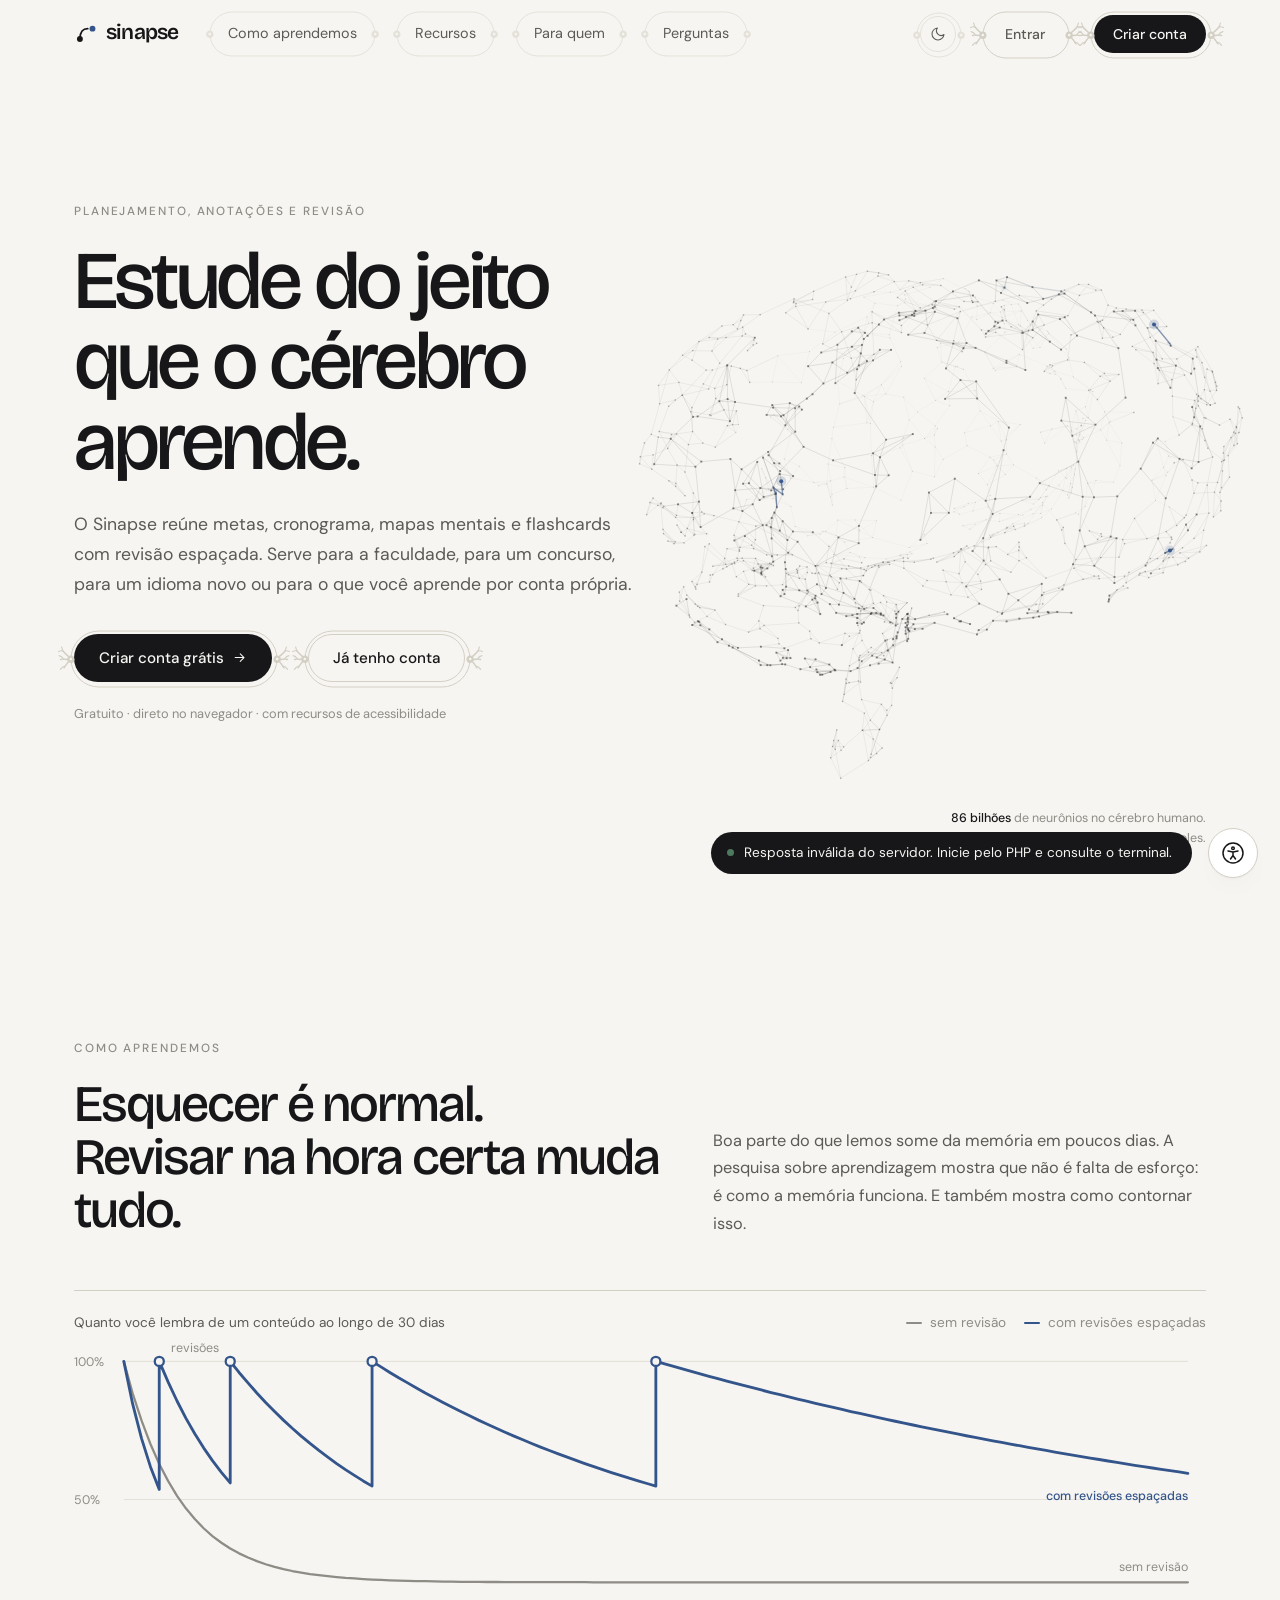
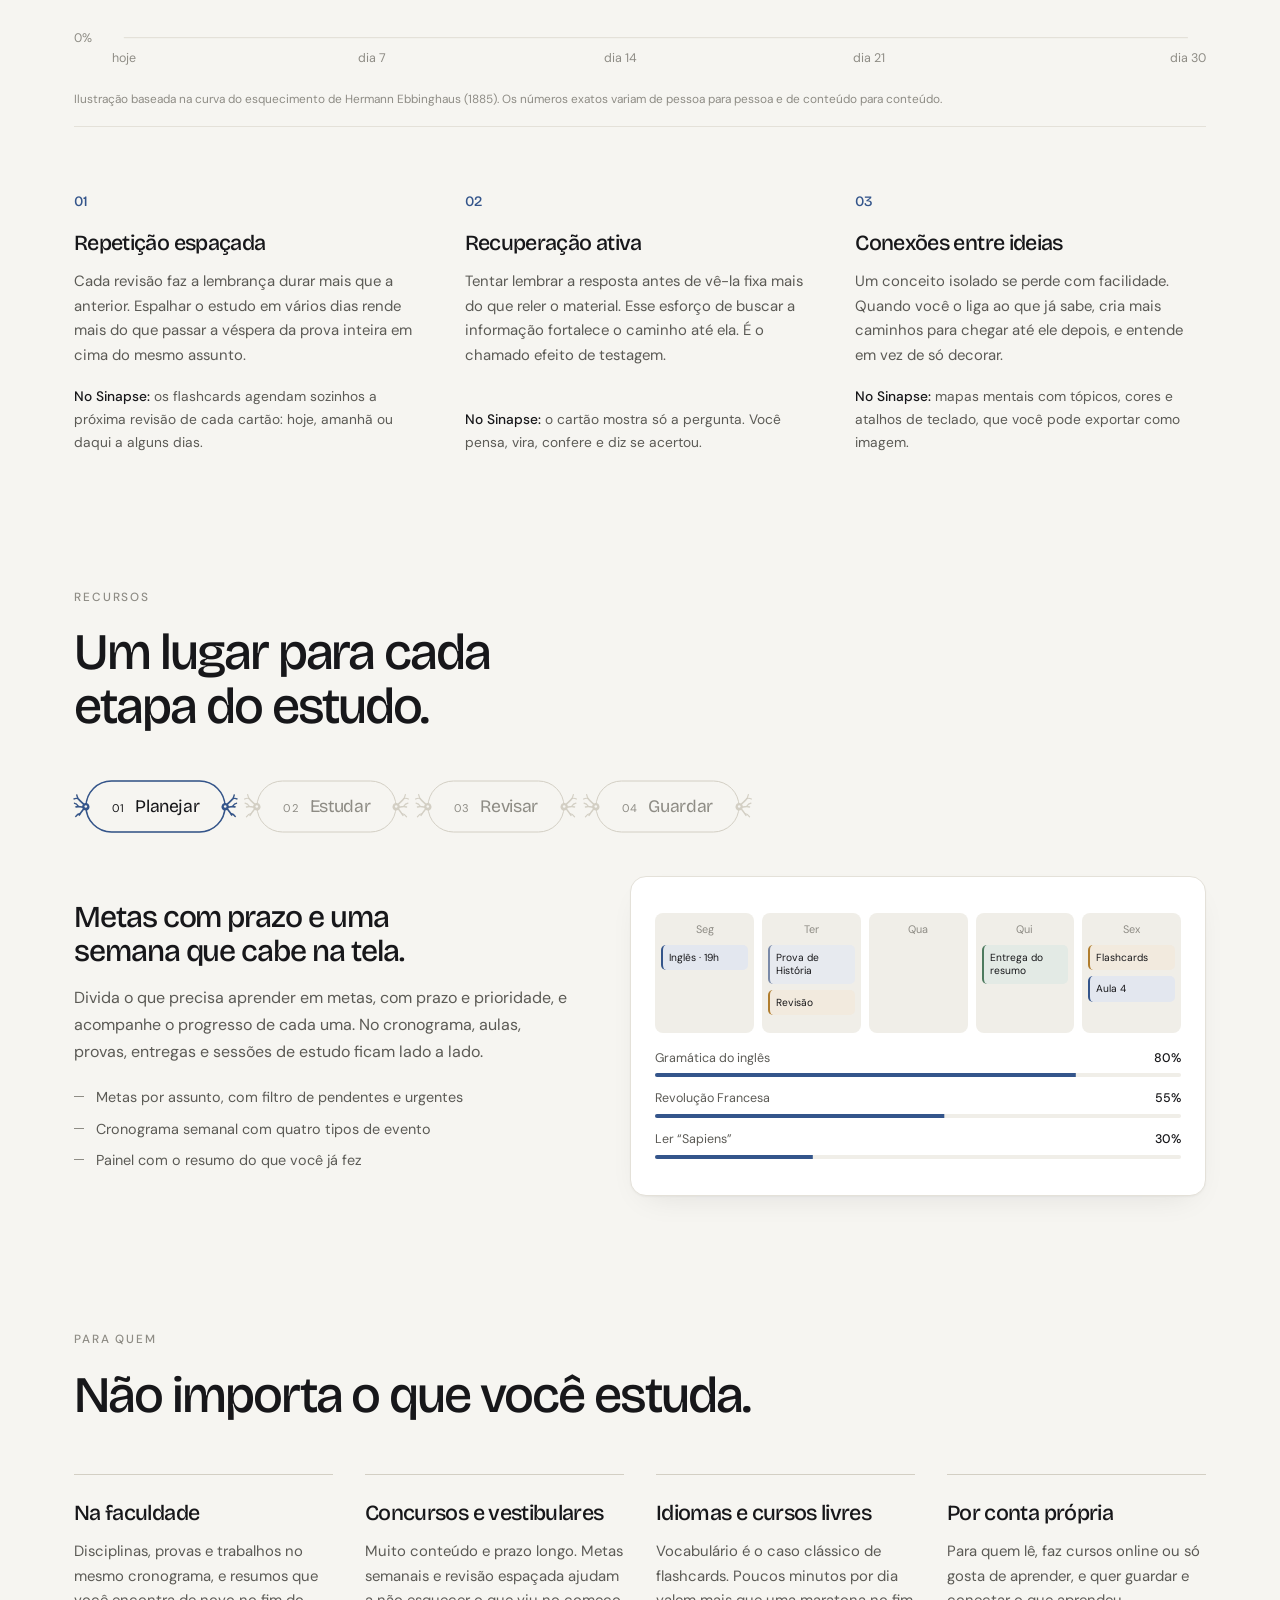
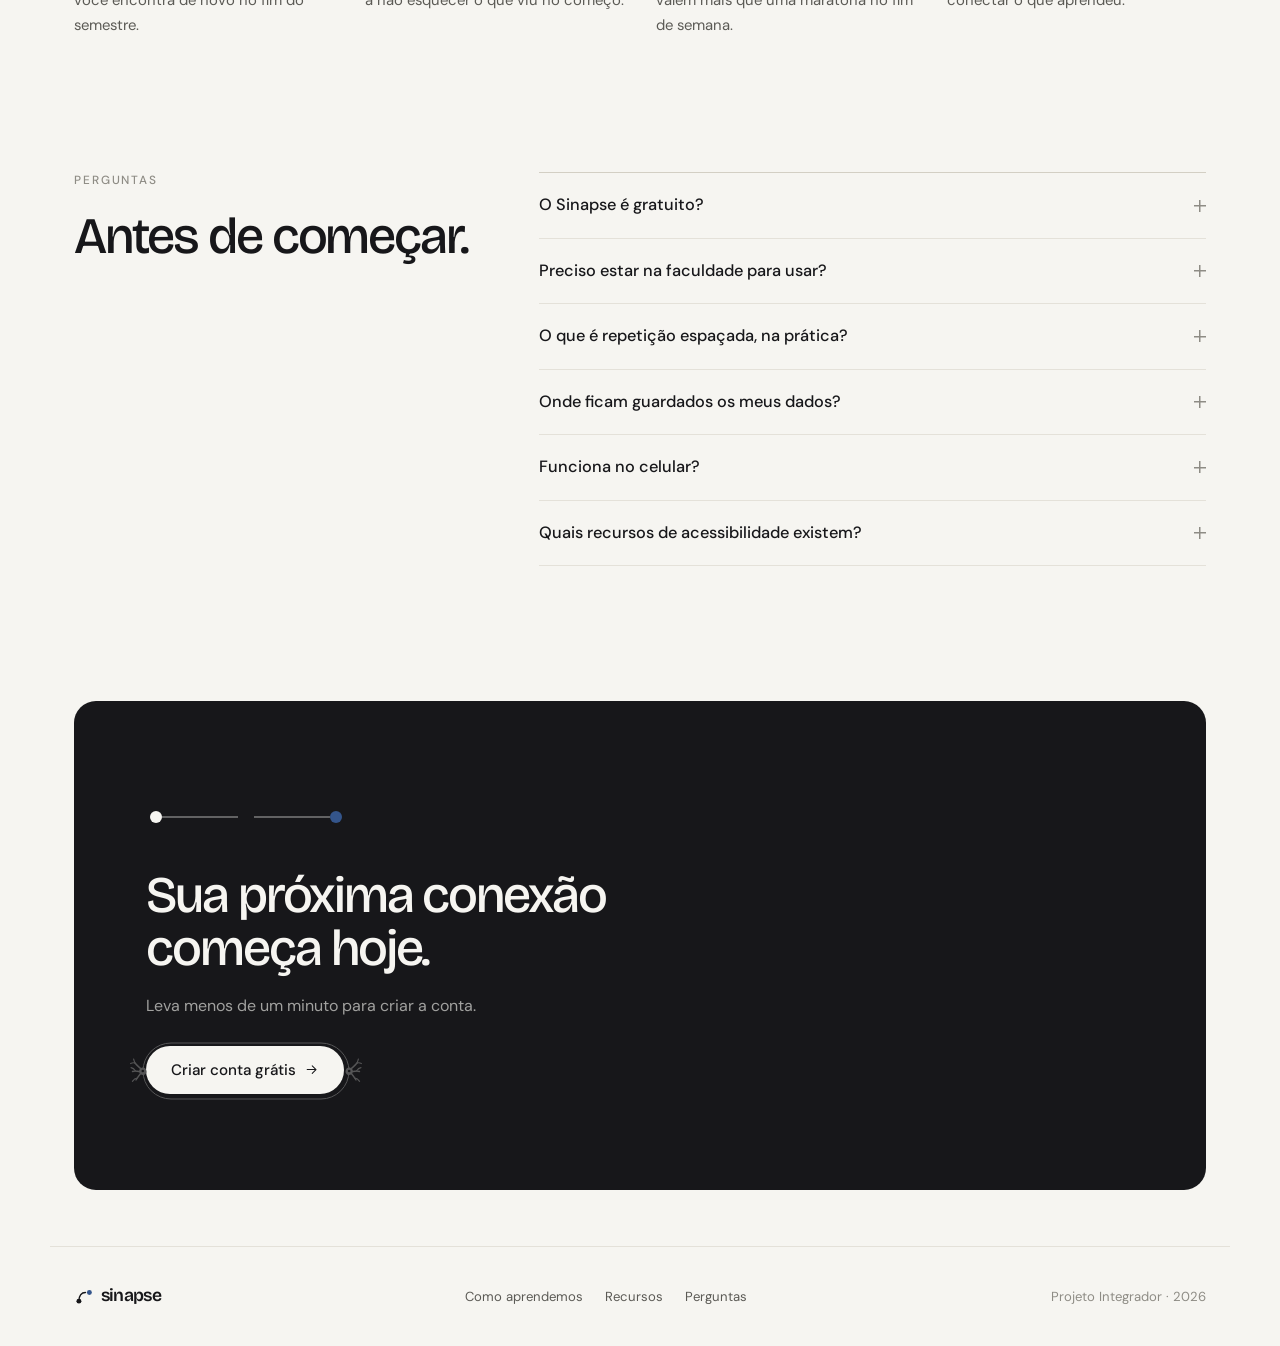
==== commit c43dd7c4: "Repagina o front (conceito de sinapse) e remove a Biblioteca Página inicial: - Intro animada com doi" ====
--- a/sinapse-php/public/index.html
+++ b/sinapse-php/public/index.html
@@ -4,11 +4,15 @@
 <meta charset="UTF-8">
 <meta name="viewport" content="width=device-width, initial-scale=1.0">
 <meta name="color-scheme" content="light dark">
-<title>Sinapse — Gestão Acadêmica</title>
+<title>Sinapse — organize seus estudos</title>
+<meta name="description" content="Metas, cronograma, mapas mentais e flashcards com revisão espaçada em um só lugar. Para quem estuda na faculdade, para concursos, idiomas ou por conta própria.">
+<link rel="icon" href="data:image/svg+xml,%3Csvg xmlns='http://www.w3.org/2000/svg' viewBox='0 0 32 32'%3E%3Crect width='32' height='32' rx='8' fill='%2317171a'/%3E%3Ccircle cx='9' cy='22' r='3.6' fill='%23f6f5f1'/%3E%3Cpath d='M9 22C9 13.5 13 10 18.5 10' fill='none' stroke='%23f6f5f1' stroke-width='2.4' stroke-linecap='round'/%3E%3Ccircle cx='24' cy='10' r='3.6' fill='%2393a9d3'/%3E%3C/svg%3E">
 <link rel="preconnect" href="https://fonts.googleapis.com">
 <link rel="preconnect" href="https://fonts.gstatic.com" crossorigin>
-<link href="https://fonts.googleapis.com/css2?family=Instrument+Serif:ital@0;1&family=DM+Sans:opsz,wght@9..40,300;9..40,400;9..40,500;9..40,600&family=Lexend:wght@300;400;500;600&display=swap" rel="stylesheet">
+<link href="https://fonts.googleapis.com/css2?family=Bricolage+Grotesque:opsz,wght@12..96,400..700&family=Instrument+Serif:ital@0;1&family=DM+Sans:opsz,wght@9..40,300;9..40,400;9..40,500;9..40,600&family=Lexend:wght@300;400;500;600&display=swap" rel="stylesheet">
 <link rel="stylesheet" href="css/style.css">
+<link rel="stylesheet" href="css/landing.css">
+<link rel="stylesheet" href="css/app.css">
 <script>
   // Decide antes da pintura se a introdução completa deve tocar (uma vez por sessão do navegador).
   (function () {
@@ -31,12 +35,13 @@
 
 <!-- ÍCONES (sprite SVG minimalista). Uso: <svg class="icon"><use href="#i-nome"/></svg> -->
 <svg xmlns="http://www.w3.org/2000/svg" width="0" height="0" style="position:absolute" aria-hidden="true">
+  <!-- Logo: dois neurônios; o espaço entre a linha e o ponto azul é a fenda sináptica -->
+  <symbol id="logo-mark" viewBox="0 0 32 32"><circle cx="8" cy="23" r="4" fill="currentColor"/><path d="M8 23C8 13.5 12.5 9 18.5 9" fill="none" stroke="currentColor" stroke-width="2.6" stroke-linecap="round"/><circle cx="25" cy="9" r="4" style="fill:var(--accent)"/></symbol>
   <symbol id="i-grid" viewBox="0 0 24 24"><rect x="3" y="3" width="7" height="7" rx="1"/><rect x="14" y="3" width="7" height="7" rx="1"/><rect x="14" y="14" width="7" height="7" rx="1"/><rect x="3" y="14" width="7" height="7" rx="1"/></symbol>
   <symbol id="i-pencil" viewBox="0 0 24 24"><path d="M12 20h9"/><path d="M16.5 3.5a2.12 2.12 0 0 1 3 3L7 19l-4 1 1-4Z"/></symbol>
   <symbol id="i-target" viewBox="0 0 24 24"><circle cx="12" cy="12" r="10"/><circle cx="12" cy="12" r="6"/><circle cx="12" cy="12" r="2"/></symbol>
   <symbol id="i-calendar" viewBox="0 0 24 24"><rect x="3" y="4" width="18" height="18" rx="2"/><path d="M16 2v4M8 2v4M3 10h18"/></symbol>
   <symbol id="i-folder" viewBox="0 0 24 24"><path d="M20 20a2 2 0 0 0 2-2V8a2 2 0 0 0-2-2h-7.9a2 2 0 0 1-1.69-.9L9.6 3.9A2 2 0 0 0 7.93 3H4a2 2 0 0 0-2 2v13a2 2 0 0 0 2 2Z"/></symbol>
-  <symbol id="i-book" viewBox="0 0 24 24"><path d="M4 19.5v-15A2.5 2.5 0 0 1 6.5 2H20v20H6.5a2.5 2.5 0 0 1 0-5H20"/></symbol>
   <symbol id="i-file" viewBox="0 0 24 24"><path d="M14.5 2H6a2 2 0 0 0-2 2v16a2 2 0 0 0 2 2h12a2 2 0 0 0 2-2V7.5L14.5 2z"/><polyline points="14 2 14 8 20 8"/><line x1="16" y1="13" x2="8" y2="13"/><line x1="16" y1="17" x2="8" y2="17"/></symbol>
   <symbol id="i-network" viewBox="0 0 24 24"><rect x="16" y="16" width="6" height="6" rx="1"/><rect x="2" y="16" width="6" height="6" rx="1"/><rect x="9" y="2" width="6" height="6" rx="1"/><path d="M5 16v-3a1 1 0 0 1 1-1h12a1 1 0 0 1 1 1v3"/><path d="M12 12V8"/></symbol>
   <symbol id="i-table" viewBox="0 0 24 24"><rect x="3" y="3" width="18" height="18" rx="2"/><path d="M3 9h18M3 15h18M9 3v18"/></symbol>
@@ -82,16 +87,110 @@
   <symbol id="i-download" viewBox="0 0 24 24"><path d="M12 3v12M7 10l5 5 5-5M4 21h16"/></symbol>
   <symbol id="i-camera" viewBox="0 0 24 24"><path d="M14.5 4h-5L7.5 7H4a2 2 0 0 0-2 2v9a2 2 0 0 0 2 2h16a2 2 0 0 0 2-2V9a2 2 0 0 0-2-2h-3.5z"/><circle cx="12" cy="13" r="3.5"/></symbol>
   <symbol id="i-user" viewBox="0 0 24 24"><circle cx="12" cy="8" r="4"/><path d="M4 21a8 8 0 0 1 16 0"/></symbol>
+  <symbol id="i-chevron" viewBox="0 0 24 24"><path d="m9 6 6 6-6 6"/></symbol>
+  <symbol id="i-shield" viewBox="0 0 24 24"><path d="M12 22s8-3.5 8-10V5l-8-3-8 3v7c0 6.5 8 10 8 10z"/><path d="m9 12 2 2 4-4"/></symbol>
+  <symbol id="i-users" viewBox="0 0 24 24"><circle cx="9" cy="8" r="3.5"/><path d="M2.5 20a6.5 6.5 0 0 1 13 0"/><path d="M16 4.6a3.5 3.5 0 0 1 0 6.8M18 14.5a6.5 6.5 0 0 1 3.5 5.5"/></symbol>
+  <symbol id="i-key" viewBox="0 0 24 24"><circle cx="7.5" cy="15.5" r="4.5"/><path d="m10.7 12.3 9.3-9.3M17 6l3 3M15 8l2 2"/></symbol>
 </svg>
 
-<!-- INTRODUÇÃO (toca ao abrir o site; clique ou tecla pula) -->
+<!-- INTRODUÇÃO: dois neurônios se conectam (toca uma vez por sessão; clique ou tecla pula) -->
 <div id="intro" aria-hidden="true">
-  <div class="intro-inner">
-    <div class="intro-word">
-      <span style="--i:0">E</span><span style="--i:1">s</span><span style="--i:2">t</span><span style="--i:3">u</span><span style="--i:4">d</span><span style="--i:5">a</span><span class="intro-italic" style="--i:6">F</span><span class="intro-italic" style="--i:7">l</span><span class="intro-italic" style="--i:8">o</span><span class="intro-italic" style="--i:9">w</span>
-    </div>
-    <div class="intro-line"></div>
-    <div class="intro-caption">Gestão acadêmica</div>
+  <div class="intro-stage">
+    <svg class="synapse" viewBox="0 0 720 280" fill="none">
+
+      <!-- neurônio A (pré-sináptico) -->
+      <g class="syn-a">
+        <g class="tree">
+        <path class="dend d1" pathLength="1" d="M160 126 C140 108 122 96 98 84"/>
+        <path class="dend d2" pathLength="1" d="M122 97 C116 82 112 70 102 58"/>
+        <path class="dend d2" pathLength="1" d="M98 84 C84 80 72 76 58 78"/>
+        <path class="dend d3" pathLength="1" d="M102 58 C98 50 92 44 84 40"/>
+        <path class="dend d3" pathLength="1" d="M106 64 C112 54 116 46 118 36"/>
+        <path class="dend d3" pathLength="1" d="M58 78 C50 72 44 66 38 64"/>
+        <path class="dend d1" pathLength="1" d="M155 142 C134 142 112 146 86 144"/>
+        <path class="dend d2" pathLength="1" d="M112 145 C102 134 92 128 78 124"/>
+        <path class="dend d2" pathLength="1" d="M86 144 C74 150 64 158 50 160"/>
+        <path class="dend d3" pathLength="1" d="M78 124 C70 118 62 116 54 116"/>
+        <path class="dend d3" pathLength="1" d="M64 157 C58 166 54 172 46 178"/>
+        <path class="dend d1" pathLength="1" d="M162 158 C150 176 136 192 118 206"/>
+        <path class="dend d2" pathLength="1" d="M136 191 C138 206 136 218 130 232"/>
+        <path class="dend d2" pathLength="1" d="M118 206 C104 210 92 214 80 222"/>
+        <path class="dend d3" pathLength="1" d="M80 222 C72 230 68 238 66 246"/>
+        <path class="dend d1" pathLength="1" d="M178 112 C180 90 176 66 172 40"/>
+        <path class="dend d2" pathLength="1" d="M176 72 C186 60 194 52 208 46"/>
+        <path class="dend d3" pathLength="1" d="M172 40 C166 32 160 26 152 22"/>
+        <path class="dend d3" pathLength="1" d="M174 50 C180 40 184 32 186 22"/>
+        <path class="dend d1" pathLength="1" d="M188 162 C196 178 206 190 220 198"/>
+        <path class="dend d2" pathLength="1" d="M206 190 C206 202 204 212 198 222"/>
+        <path class="dend d3" pathLength="1" d="M220 198 C228 202 236 202 244 200"/>
+        <path class="soma" d="M160 124 C166 110 186 108 194 122 C202 133 203 148 195 157 C186 167 166 169 158 159 C150 149 151 135 160 124 Z"/>
+        <circle class="nucleus" cx="176" cy="139" r="7.5"/>
+        <circle class="nucleolus" cx="176" cy="139" r="2.4"/>
+        </g>
+        <path class="hillock" d="M194 131 L216 138 L216 142 L194 149 Z"/>
+        <path class="axon" pathLength="1" d="M214 140 H300"/>
+        <rect class="myelin" x="220" y="134" width="20" height="12" rx="6" style="--m:0"/>
+        <rect class="myelin" x="246" y="134" width="20" height="12" rx="6" style="--m:1"/>
+        <rect class="myelin" x="272" y="134" width="20" height="12" rx="6" style="--m:2"/>
+        <path class="term" pathLength="1" d="M298 140 C307 140 309 125 317 121"/>
+        <path class="term" pathLength="1" d="M298 140 H317"/>
+        <path class="term" pathLength="1" d="M298 140 C307 140 309 155 317 159"/>
+        <circle class="bouton" cx="321" cy="120" r="4.2"/>
+        <circle class="bouton" cx="322" cy="140" r="4.6"/>
+        <circle class="bouton" cx="321" cy="160" r="4.2"/>
+      </g>
+
+      <!-- potencial de ação: salta entre os nós de Ranvier -->
+      <g class="spike"><circle class="halo" cx="214" cy="140" r="9"/><circle cx="214" cy="140" r="4"/></g>
+      <g class="vesicles">
+        <circle cx="328" cy="120" r="2" style="--v:0"/>
+        <circle cx="329" cy="136" r="2" style="--v:1"/>
+        <circle cx="328" cy="160" r="2" style="--v:2"/>
+        <circle cx="329" cy="145" r="2" style="--v:3"/>
+        <circle cx="328" cy="128" r="2" style="--v:4"/>
+      </g>
+
+      <!-- neurônio B (pós-sináptico): mesma árvore espelhada -->
+      <g class="syn-b">
+        <path class="dend d1 recv" pathLength="1" d="M520 140 C470 143 420 136 362 140"/>
+        <path class="dend d3 recv" pathLength="1" d="M452 141 C446 130 440 124 430 119"/>
+        <path class="dend d3 recv" pathLength="1" d="M420 138 C414 148 408 154 398 159"/>
+        <path class="dend d2 recv" pathLength="1" d="M376 139 C366 134 358 126 350 121"/>
+        <path class="dend d2 recv" pathLength="1" d="M376 141 C366 146 358 154 350 159"/>
+        <circle class="spine" cx="347" cy="120" r="4"/>
+        <circle class="spine" cx="347" cy="140" r="4.4"/>
+        <circle class="spine" cx="347" cy="160" r="4"/>
+        <circle class="ring" cx="545" cy="140" r="22"/>
+        <g class="tree" transform="translate(720 280) scale(-1 -1)">
+        <path class="dend d1" pathLength="1" d="M160 126 C140 108 122 96 98 84"/>
+        <path class="dend d2" pathLength="1" d="M122 97 C116 82 112 70 102 58"/>
+        <path class="dend d2" pathLength="1" d="M98 84 C84 80 72 76 58 78"/>
+        <path class="dend d3" pathLength="1" d="M102 58 C98 50 92 44 84 40"/>
+        <path class="dend d3" pathLength="1" d="M106 64 C112 54 116 46 118 36"/>
+        <path class="dend d3" pathLength="1" d="M58 78 C50 72 44 66 38 64"/>
+        <path class="dend d1" pathLength="1" d="M155 142 C134 142 112 146 86 144"/>
+        <path class="dend d2" pathLength="1" d="M112 145 C102 134 92 128 78 124"/>
+        <path class="dend d2" pathLength="1" d="M86 144 C74 150 64 158 50 160"/>
+        <path class="dend d3" pathLength="1" d="M78 124 C70 118 62 116 54 116"/>
+        <path class="dend d3" pathLength="1" d="M64 157 C58 166 54 172 46 178"/>
+        <path class="dend d1" pathLength="1" d="M162 158 C150 176 136 192 118 206"/>
+        <path class="dend d2" pathLength="1" d="M136 191 C138 206 136 218 130 232"/>
+        <path class="dend d2" pathLength="1" d="M118 206 C104 210 92 214 80 222"/>
+        <path class="dend d3" pathLength="1" d="M80 222 C72 230 68 238 66 246"/>
+        <path class="dend d1" pathLength="1" d="M178 112 C180 90 176 66 172 40"/>
+        <path class="dend d2" pathLength="1" d="M176 72 C186 60 194 52 208 46"/>
+        <path class="dend d3" pathLength="1" d="M172 40 C166 32 160 26 152 22"/>
+        <path class="dend d3" pathLength="1" d="M174 50 C180 40 184 32 186 22"/>
+        <path class="dend d1" pathLength="1" d="M188 162 C196 178 206 190 220 198"/>
+        <path class="dend d2" pathLength="1" d="M206 190 C206 202 204 212 198 222"/>
+        <path class="dend d3" pathLength="1" d="M220 198 C228 202 236 202 244 200"/>
+        <path class="soma" d="M160 124 C166 110 186 108 194 122 C202 133 203 148 195 157 C186 167 166 169 158 159 C150 149 151 135 160 124 Z"/>
+        <circle class="nucleus" cx="176" cy="139" r="7.5"/>
+        <circle class="nucleolus" cx="176" cy="139" r="2.4"/>
+        </g>
+      </g>
+    </svg>
+    <div class="intro-brand"><svg class="brand-mark"><use href="#logo-mark"/></svg><span class="brand-word">sinapse</span></div>
   </div>
 </div>
 
@@ -99,10 +198,12 @@
 <div id="auth-screen">
   <header class="lp-nav" id="lp-nav">
     <div class="lp-container lp-nav-inner">
-      <a class="lp-logo" href="#topo" aria-label="Sinapse, início">Sin<em>apse</em></a>
+      <a class="brand" href="#topo" aria-label="Sinapse, início"><svg class="brand-mark" aria-hidden="true"><use href="#logo-mark"/></svg><span class="brand-word">sinapse</span></a>
       <nav class="lp-links" aria-label="Seções da página">
+        <a href="#ciencia">Como aprendemos</a>
         <a href="#recursos">Recursos</a>
-        <a href="#como-funciona">Como funciona</a>
+        <a href="#para-quem">Para quem</a>
+        <a href="#perguntas">Perguntas</a>
       </nav>
       <div class="lp-nav-actions">
         <button type="button" class="theme-toggle" onclick="toggleTheme()" aria-label="Alternar modo escuro"><svg class="icon i-moon"><use href="#i-moon"/></svg><svg class="icon i-sun"><use href="#i-sun"/></svg></button>
@@ -113,112 +214,216 @@
   </header>
 
   <main id="topo" tabindex="-1">
-    <section class="lp-hero lp-container">
-      <div class="lp-eyebrow hero-seq" style="--d:0">Plataforma acadêmica</div>
-      <h1 class="lp-title">
-        <span class="w"><span style="--d:1">Seus</span></span>
-        <span class="w"><span style="--d:2">estudos,</span></span>
-        <span class="w"><span style="--d:3"><em>organizados</em></span></span>
-        <span class="w"><span style="--d:4">em</span></span>
-        <span class="w"><span style="--d:5">um</span></span>
-        <span class="w"><span style="--d:6">só</span></span>
-        <span class="w"><span style="--d:7">fluxo.</span></span>
-      </h1>
-      <p class="lp-lead hero-seq" style="--d:8">Metas, cronograma, materiais e biblioteca no mesmo lugar. Planeje a semana, produza seus conteúdos e acompanhe o progresso sem trocar de ferramenta.</p>
-      <div class="lp-cta hero-seq" style="--d:9">
-        <button class="lp-btn-dark lp-btn-lg" onclick="openAuth('register')">Começar gratuitamente <svg class="icon"><use href="#i-arrow"/></svg></button>
-        <button class="lp-btn-outline lp-btn-lg" onclick="openAuth('login')">Já tenho conta</button>
-      </div>
-
-      <!-- Prévia ilustrada do painel (decorativa) -->
-      <div class="lp-preview hero-seq" style="--d:11" aria-hidden="true">
-        <div class="pv-bar"><i></i><i></i><i></i><span>sinapse</span></div>
-        <div class="pv-body">
-          <div class="pv-side">
-            <div class="pv-brand">Sin<em>apse</em></div>
-            <div class="pv-nav active"><svg class="icon"><use href="#i-grid"/></svg>Dashboard</div>
-            <div class="pv-nav"><svg class="icon"><use href="#i-pencil"/></svg>Criar conteúdo</div>
-            <div class="pv-nav"><svg class="icon"><use href="#i-target"/></svg>Metas</div>
-            <div class="pv-nav"><svg class="icon"><use href="#i-calendar"/></svg>Cronograma</div>
-            <div class="pv-nav"><svg class="icon"><use href="#i-folder"/></svg>Arquivos</div>
-            <div class="pv-nav"><svg class="icon"><use href="#i-book"/></svg>Biblioteca</div>
+    <!-- HERO -->
+    <section class="hero">
+      <div class="hero-brain-wrap" aria-hidden="true"><canvas id="brain" class="hero-brain"></canvas></div>
+      <div class="lp-container hero-inner">
+        <div class="hero-copy">
+          <p class="lp-eyebrow hero-seq" style="--d:0">Planejamento, anotações e revisão</p>
+          <h1 class="hero-title">
+            <span class="ln"><span style="--d:1">Estude do jeito</span></span>
+            <span class="ln"><span style="--d:2">que o cérebro</span></span>
+            <span class="ln"><span style="--d:3">aprende.</span></span>
+          </h1>
+          <p class="hero-lead hero-seq" style="--d:5">O Sinapse reúne metas, cronograma, mapas mentais e flashcards com revisão espaçada. Serve para a faculdade, para um concurso, para um idioma novo ou para o que você aprende por conta própria.</p>
+          <div class="lp-cta hero-seq" style="--d:6">
+            <button class="lp-btn-dark lp-btn-lg" onclick="openAuth('register')">Criar conta grátis <svg class="icon"><use href="#i-arrow"/></svg></button>
+            <button class="lp-btn-outline lp-btn-lg" onclick="openAuth('login')">Já tenho conta</button>
           </div>
-          <div class="pv-main">
-            <div class="pv-hello">Olá, Ana</div>
-            <div class="pv-stats">
-              <div><b>12</b><span>Documentos</span></div>
-              <div><b>7/10</b><span>Metas</span></div>
-              <div><b>5</b><span>Eventos</span></div>
-              <div><b>18</b><span>Livros</span></div>
+          <p class="hero-note hero-seq" style="--d:7">Gratuito · direto no navegador · com recursos de acessibilidade</p>
+        </div>
+      </div>
+      <p class="hero-caption hero-seq" style="--d:9"><b>86 bilhões</b> de neurônios no cérebro humano.<br>Aprender é fortalecer as conexões entre eles.</p>
+    </section>
+
+    <!-- CIÊNCIA -->
+    <section class="lp-section lp-container" id="ciencia">
+      <div class="lp-section-head split" data-reveal>
+        <div>
+          <p class="lp-eyebrow">Como aprendemos</p>
+          <h2 class="lp-h2">Esquecer é normal.<br>Revisar na hora certa muda tudo.</h2>
+        </div>
+        <p class="lp-section-lead">Boa parte do que lemos some da memória em poucos dias. A pesquisa sobre aprendizagem mostra que não é falta de esforço: é como a memória funciona. E também mostra como contornar isso.</p>
+      </div>
+
+      <figure class="curve" data-reveal id="curve">
+        <figcaption class="curve-head">
+          <span>Quanto você lembra de um conteúdo ao longo de 30 dias</span>
+          <span class="curve-legend"><i class="k-plain"></i>sem revisão <i class="k-spaced"></i>com revisões espaçadas</span>
+        </figcaption>
+        <svg viewBox="0 0 1000 300" role="img" aria-label="Gráfico: sem revisão, a lembrança cai para cerca de 20% em poucos dias. Com revisões nos dias 1, 3, 7 e 15, ela volta a subir a cada revisão e cai cada vez mais devagar.">
+          <g class="curve-grid"></g>
+          <path class="curve-plain" pathLength="1"/>
+          <path class="curve-spaced" pathLength="1"/>
+          <g class="curve-marks"></g>
+        </svg>
+        <p class="curve-note">Ilustração baseada na curva do esquecimento de Hermann Ebbinghaus (1885). Os números exatos variam de pessoa para pessoa e de conteúdo para conteúdo.</p>
+      </figure>
+
+      <ol class="principles">
+        <li data-reveal>
+          <span class="pr-n">01</span>
+          <h3>Repetição espaçada</h3>
+          <p>Cada revisão faz a lembrança durar mais que a anterior. Espalhar o estudo em vários dias rende mais do que passar a véspera da prova inteira em cima do mesmo assunto.</p>
+          <p class="pr-app"><b>No Sinapse:</b> os flashcards agendam sozinhos a próxima revisão de cada cartão: hoje, amanhã ou daqui a alguns dias.</p>
+        </li>
+        <li data-reveal>
+          <span class="pr-n">02</span>
+          <h3>Recuperação ativa</h3>
+          <p>Tentar lembrar a resposta antes de vê-la fixa mais do que reler o material. Esse esforço de buscar a informação fortalece o caminho até ela. É o chamado efeito de testagem.</p>
+          <p class="pr-app"><b>No Sinapse:</b> o cartão mostra só a pergunta. Você pensa, vira, confere e diz se acertou.</p>
+        </li>
+        <li data-reveal>
+          <span class="pr-n">03</span>
+          <h3>Conexões entre ideias</h3>
+          <p>Um conceito isolado se perde com facilidade. Quando você o liga ao que já sabe, cria mais caminhos para chegar até ele depois, e entende em vez de só decorar.</p>
+          <p class="pr-app"><b>No Sinapse:</b> mapas mentais com tópicos, cores e atalhos de teclado, que você pode exportar como imagem.</p>
+        </li>
+      </ol>
+    </section>
+
+    <!-- RECURSOS -->
+    <section class="lp-section lp-container" id="recursos">
+      <div class="lp-section-head" data-reveal>
+        <p class="lp-eyebrow">Recursos</p>
+        <h2 class="lp-h2">Um lugar para cada etapa do estudo.</h2>
+      </div>
+
+      <div class="stages" data-reveal>
+        <div class="stage-tabs" role="tablist" aria-label="Etapas do estudo">
+          <button type="button" role="tab" id="st-t-planejar" aria-controls="st-planejar" aria-selected="true"><span>01</span>Planejar</button>
+          <button type="button" role="tab" id="st-t-criar" aria-controls="st-criar" aria-selected="false" tabindex="-1"><span>02</span>Estudar</button>
+          <button type="button" role="tab" id="st-t-revisar" aria-controls="st-revisar" aria-selected="false" tabindex="-1"><span>03</span>Revisar</button>
+          <button type="button" role="tab" id="st-t-guardar" aria-controls="st-guardar" aria-selected="false" tabindex="-1"><span>04</span>Guardar</button>
+        </div>
+
+        <div class="stage-panel" role="tabpanel" id="st-planejar" aria-labelledby="st-t-planejar">
+          <div class="stage-text">
+            <h3>Metas com prazo e uma semana que cabe na tela.</h3>
+            <p>Divida o que precisa aprender em metas, com prazo e prioridade, e acompanhe o progresso de cada uma. No cronograma, aulas, provas, entregas e sessões de estudo ficam lado a lado.</p>
+            <ul><li>Metas por assunto, com filtro de pendentes e urgentes</li><li>Cronograma semanal com quatro tipos de evento</li><li>Painel com o resumo do que você já fez</li></ul>
+          </div>
+          <div class="stage-visual" aria-hidden="true">
+            <div class="mock-week">
+              <div><small>Seg</small><i class="e1">Inglês · 19h</i></div>
+              <div><small>Ter</small><i class="e2">Prova de História</i><i class="e4">Revisão</i></div>
+              <div><small>Qua</small></div>
+              <div><small>Qui</small><i class="e3">Entrega do resumo</i></div>
+              <div><small>Sex</small><i class="e4">Flashcards</i><i class="e1">Aula 4</i></div>
             </div>
-            <div class="pv-row">
-              <div class="pv-card">
-                <div class="pv-label">Progresso das metas</div>
-                <div class="pv-prog"><span>Cálculo</span><div><i style="--w:82%"></i></div></div>
-                <div class="pv-prog"><span>Algoritmos</span><div><i style="--w:64%"></i></div></div>
-                <div class="pv-prog"><span>Física</span><div><i style="--w:41%"></i></div></div>
-              </div>
-              <div class="pv-card">
-                <div class="pv-label">Esta semana</div>
-                <div class="pv-week">
-                  <div><small>Seg</small><i class="c1"></i></div>
-                  <div><small>Ter</small><i class="c2"></i><i class="c3"></i></div>
-                  <div><small>Qua</small></div>
-                  <div><small>Qui</small><i class="c1"></i></div>
-                  <div><small>Sex</small><i class="c4"></i></div>
-                </div>
-              </div>
+            <div class="mock-goals">
+              <div><span>Gramática do inglês</span><b>80%</b><em style="--w:.8"></em></div>
+              <div><span>Revolução Francesa</span><b>55%</b><em style="--w:.55"></em></div>
+              <div><span>Ler “Sapiens”</span><b>30%</b><em style="--w:.3"></em></div>
             </div>
           </div>
         </div>
+
+        <div class="stage-panel" role="tabpanel" id="st-criar" aria-labelledby="st-t-criar" hidden>
+          <div class="stage-text">
+            <h3>Escreva, organize e conecte o que aprendeu.</h3>
+            <p>Faça resumos em documentos, monte tabelas em planilhas e desenhe mapas mentais para ver como os assuntos se ligam. Tudo é salvo na sua conta.</p>
+            <ul><li>Mapa mental com arrastar, cores e exportação em imagem</li><li>Documentos para resumos e anotações</li><li>Planilhas para notas, horas de estudo e listas</li></ul>
+          </div>
+          <div class="stage-visual" aria-hidden="true">
+            <svg class="mock-map" viewBox="0 0 360 220">
+              <g class="mm-links"><path d="M180 110 C140 110 130 52 92 52"/><path d="M180 110 C140 110 130 168 92 168"/><path d="M180 110 C220 110 232 60 270 60"/><path d="M180 110 C220 110 232 160 270 160"/><path d="M270 160 C300 160 300 194 326 194"/></g>
+              <g class="mm-nodes">
+                <rect class="root" x="134" y="94" width="92" height="32" rx="16"/><text x="180" y="114">Fotossíntese</text>
+                <rect x="34" y="38" width="80" height="28" rx="14"/><text x="74" y="56">Luz solar</text>
+                <rect x="34" y="154" width="80" height="28" rx="14"/><text x="74" y="172">Clorofila</text>
+                <rect x="248" y="46" width="84" height="28" rx="14"/><text x="290" y="64">Glicose</text>
+                <rect x="248" y="146" width="70" height="28" rx="14"/><text x="283" y="164">O₂</text>
+              </g>
+            </svg>
+          </div>
+        </div>
+
+        <div class="stage-panel" role="tabpanel" id="st-revisar" aria-labelledby="st-t-revisar" hidden>
+          <div class="stage-text">
+            <h3>Flashcards que lembram por você quando revisar.</h3>
+            <p>Crie baralhos com pergunta e resposta. Na revisão, você responde de cabeça, confere e marca como foi. O Sinapse calcula quando aquele cartão deve voltar.</p>
+            <ul><li>Revisões do dia aparecem no painel</li><li>Errou? O cartão volta hoje. Acertou? Ele espera mais</li><li>Atalhos de teclado para revisar rápido</li></ul>
+          </div>
+          <div class="stage-visual" aria-hidden="true">
+            <div class="mock-card">
+              <small>Pergunta · 3 de 12</small>
+              <p>Como se diz “eu tenho estudado” em inglês?</p>
+              <div class="mock-card-back">I have been studying</div>
+            </div>
+            <div class="mock-rate"><span class="r1"><b>Errei</b>hoje</span><span class="r2"><b>Difícil</b>amanhã</span><span class="r3"><b>Acertei</b>em 4 dias</span></div>
+          </div>
+        </div>
+
+        <div class="stage-panel" role="tabpanel" id="st-guardar" aria-labelledby="st-t-guardar" hidden>
+          <div class="stage-text">
+            <h3>Seus materiais organizados, sem caçar arquivo.</h3>
+            <p>Tudo o que você cria cai automaticamente na pasta certa, com busca e contagem. E os seus dados são seus: dá para exportar tudo quando quiser.</p>
+            <ul><li>Pastas por tipo de material, com contagem</li><li>Busca dentro de cada pasta</li><li>Exporte todos os seus dados quando quiser</li></ul>
+          </div>
+          <div class="stage-visual" aria-hidden="true">
+            <div class="mock-files">
+              <div><svg class="icon"><use href="#i-folder"/></svg>Mapas mentais<span>6 itens</span></div>
+              <div><svg class="icon"><use href="#i-folder"/></svg>Documentos<span>14 itens</span></div>
+              <div><svg class="icon"><use href="#i-folder"/></svg>Planilhas<span>3 itens</span></div>
+              <div><svg class="icon"><use href="#i-folder"/></svg>Flashcards<span>9 itens</span></div>
+            </div>
+          </div>
+        </div>
       </div>
     </section>
 
-    <section class="lp-section lp-container" id="recursos">
+    <!-- PARA QUEM -->
+    <section class="lp-section lp-container" id="para-quem">
       <div class="lp-section-head" data-reveal>
-        <div class="lp-eyebrow">Recursos</div>
-        <h2 class="lp-h2">Tudo o que o semestre pede,<br><em>sem excesso.</em></h2>
-      </div>
-      <div class="lp-features">
-        <article class="lp-feature" data-reveal><svg class="icon"><use href="#i-target"/></svg><h3>Metas de estudo</h3><p>Defina objetivos por disciplina, com prazo e prioridade, e veja o progresso de cada matéria.</p></article>
-        <article class="lp-feature" data-reveal><svg class="icon"><use href="#i-calendar"/></svg><h3>Cronograma semanal</h3><p>Aulas, provas, entregas e sessões de estudo organizadas em uma visão clara da semana.</p></article>
-        <article class="lp-feature" data-reveal><svg class="icon"><use href="#i-network"/></svg><h3>Mapas mentais</h3><p>Organize ideias com tópicos, cores e atalhos de teclado. Arraste, reorganize e exporte como imagem.</p></article>
-        <article class="lp-feature" data-reveal><svg class="icon"><use href="#i-text"/></svg><h3>Documentos e planilhas</h3><p>Resumos, relatórios e controle de notas criados direto na plataforma.</p></article>
-        <article class="lp-feature" data-reveal><svg class="icon"><use href="#i-cards"/></svg><h3>Flashcards inteligentes</h3><p>Revise com repetição espaçada: o sistema mostra cada cartão na hora certa para fixar o conteúdo.</p></article>
-        <article class="lp-feature" data-reveal><svg class="icon"><use href="#i-book"/></svg><h3>Biblioteca</h3><p>Um catálogo compartilhado por área e tags, com a sua lista de leitura pessoal.</p></article>
+        <p class="lp-eyebrow">Para quem</p>
+        <h2 class="lp-h2">Não importa o que você estuda.</h2>
+      </div>
+      <div class="audience">
+        <article data-reveal><h3>Na faculdade</h3><p>Disciplinas, provas e trabalhos no mesmo cronograma, e resumos que você encontra de novo no fim do semestre.</p></article>
+        <article data-reveal><h3>Concursos e vestibulares</h3><p>Muito conteúdo e prazo longo. Metas semanais e revisão espaçada ajudam a não esquecer o que viu no começo.</p></article>
+        <article data-reveal><h3>Idiomas e cursos livres</h3><p>Vocabulário é o caso clássico de flashcards. Poucos minutos por dia valem mais que uma maratona no fim de semana.</p></article>
+        <article data-reveal><h3>Por conta própria</h3><p>Para quem lê, faz cursos online ou só gosta de aprender, e quer guardar e conectar o que aprendeu.</p></article>
       </div>
     </section>
 
-    <section class="lp-section lp-container" id="como-funciona">
+    <!-- PERGUNTAS -->
+    <section class="lp-section lp-container faq-wrap" id="perguntas">
       <div class="lp-section-head" data-reveal>
-        <div class="lp-eyebrow">Como funciona</div>
-        <h2 class="lp-h2">Três passos para<br><em>começar hoje.</em></h2>
-      </div>
-      <ol class="lp-steps">
-        <li data-reveal><span class="lp-step-n">01</span><h3>Crie sua conta</h3><p>Informe seu nome, curso e e-mail. Leva menos de um minuto.</p></li>
-        <li data-reveal><span class="lp-step-n">02</span><h3>Planeje</h3><p>Cadastre suas metas e monte o cronograma da semana com aulas e provas.</p></li>
-        <li data-reveal><span class="lp-step-n">03</span><h3>Acompanhe</h3><p>Produza seus materiais e veja no painel o quanto já avançou.</p></li>
-      </ol>
+        <p class="lp-eyebrow">Perguntas</p>
+        <h2 class="lp-h2">Antes de começar.</h2>
+      </div>
+      <div class="faq" data-reveal>
+        <details><summary>O Sinapse é gratuito?</summary><p>Sim. Criar a conta e usar todos os recursos não custa nada.</p></details>
+        <details><summary>Preciso estar na faculdade para usar?</summary><p>Não. No cadastro, o campo “o que você estuda” é opcional e aceita qualquer coisa: um curso, um concurso, um idioma ou um hobby.</p></details>
+        <details><summary>O que é repetição espaçada, na prática?</summary><p>É revisar um conteúdo em intervalos que vão aumentando: no dia seguinte, depois de alguns dias, depois de uma semana. Cada revisão acontece perto do momento em que você começaria a esquecer, o que reforça a memória com menos tempo de estudo.</p></details>
+        <details><summary>Onde ficam guardados os meus dados?</summary><p>Na sua conta, em um banco de dados na nuvem. Pelo perfil, você pode exportar tudo em um arquivo ou excluir a conta e os dados de forma permanente.</p></details>
+        <details><summary>Funciona no celular?</summary><p>Sim, direto pelo navegador, sem instalar nada.</p></details>
+        <details><summary>Quais recursos de acessibilidade existem?</summary><p>Tema claro e escuro, alto contraste, ajuste do tamanho do texto, fonte mais legível, mais espaçamento, guia de leitura, leitura em voz alta e tradutor de Libras (VLibras). Abra pelo botão no canto da tela ou com <kbd>Alt</kbd> + <kbd>A</kbd>.</p></details>
+      </div>
     </section>
 
     <section class="lp-container">
       <div class="lp-final" data-reveal>
-        <h2 class="lp-h2">Comece o semestre<br><em>com clareza.</em></h2>
-        <button class="lp-btn-light lp-btn-lg" onclick="openAuth('register')">Criar conta gratuita <svg class="icon"><use href="#i-arrow"/></svg></button>
+        <svg class="final-syn" viewBox="0 0 200 40" aria-hidden="true"><circle cx="10" cy="20" r="6"/><path d="M16 20 H 92"/><path class="gap" d="M108 20 H 184"/><circle class="b" cx="190" cy="20" r="6"/><circle class="pulse" cx="16" cy="20" r="3"/></svg>
+        <h2 class="lp-h2">Sua próxima conexão<br>começa hoje.</h2>
+        <p>Leva menos de um minuto para criar a conta.</p>
+        <button class="lp-btn-light lp-btn-lg" onclick="openAuth('register')">Criar conta grátis <svg class="icon"><use href="#i-arrow"/></svg></button>
       </div>
     </section>
   </main>
 
   <footer class="lp-footer lp-container">
-    <span class="lp-logo">Sin<em>apse</em></span>
-    <span>Plataforma de gestão acadêmica · <span id="lp-year">2026</span></span>
+    <span class="brand brand-sm"><svg class="brand-mark" aria-hidden="true"><use href="#logo-mark"/></svg><span class="brand-word">sinapse</span></span>
+    <nav aria-label="Rodapé"><a href="#ciencia">Como aprendemos</a><a href="#recursos">Recursos</a><a href="#perguntas">Perguntas</a></nav>
+    <span>Projeto Integrador · <span id="lp-year">2026</span></span>
   </footer>
 
   <!-- Painel lateral de acesso -->
   <div class="auth-overlay" id="auth-overlay" onclick="closeAuth()"></div>
   <aside class="auth-card" id="auth-panel" role="dialog" aria-modal="true" aria-labelledby="auth-heading" aria-hidden="true">
     <button class="auth-close" onclick="closeAuth()" aria-label="Fechar"><svg class="icon"><use href="#i-x"/></svg></button>
-    <div class="auth-logo">Sin<em>apse</em></div>
+    <div class="auth-logo brand"><svg class="brand-mark" aria-hidden="true"><use href="#logo-mark"/></svg><span class="brand-word">sinapse</span></div>
     <h2 class="auth-heading" id="auth-heading">Bem-vindo de volta</h2>
     <div class="auth-tagline" id="auth-sub">Entre para continuar de onde parou.</div>
     <div class="auth-tabs" role="tablist" aria-label="Tipo de acesso">
@@ -239,7 +444,7 @@
     <div id="register-form" style="display:none">
       <div class="form-group"><label for="reg-name">Nome completo</label><input type="text" id="reg-name" placeholder="Seu nome" autocomplete="name" /></div>
       <div class="form-group"><label for="reg-email">E-mail</label><input type="email" id="reg-email" placeholder="seu@email.com" autocomplete="email" /></div>
-      <div class="form-group"><label for="reg-curso">Curso</label><input type="text" id="reg-curso" placeholder="Ex: Ciência da Computação" /></div>
+      <div class="form-group"><label for="reg-curso">O que você estuda <span class="opt">(opcional)</span></label><input type="text" id="reg-curso" placeholder="Ex: Direito, inglês, concurso do INSS" /></div>
       <div class="form-group"><label for="reg-pass">Senha</label><div class="pw-field"><input type="password" id="reg-pass" placeholder="Mínimo de 6 caracteres" autocomplete="new-password" /><button type="button" class="pw-toggle" onclick="togglePassword('reg-pass',this)" aria-label="Mostrar senha" aria-pressed="false" aria-controls="reg-pass"><svg class="icon"><use href="#i-eye"/></svg></button></div><div class="field-hint" id="reg-pass-hint">Use pelo menos 6 caracteres.</div></div>
       <button class="btn-primary" onclick="doRegister()">Criar conta gratuita</button>
     </div>
@@ -250,16 +455,21 @@
 <div id="app">
   <div class="sidebar" role="navigation" aria-label="Menu principal">
     <div class="sidebar-logo">
-      <span>Sin<em>apse</em></span>
-      <small>Plataforma acadêmica</small>
-    </div>
-    <nav class="sidebar-nav" aria-label="Páginas">
-      <div class="nav-item active" onclick="goPage('dashboard')"><span class="nav-icon"><svg class="icon"><use href="#i-grid"/></svg></span> Dashboard</div>
-      <div class="nav-item" onclick="goPage('ferramentas')"><span class="nav-icon"><svg class="icon"><use href="#i-pencil"/></svg></span> Criar Conteúdo</div>
-      <div class="nav-item" onclick="goPage('metas')"><span class="nav-icon"><svg class="icon"><use href="#i-target"/></svg></span> Metas</div>
-      <div class="nav-item" onclick="goPage('cronograma')"><span class="nav-icon"><svg class="icon"><use href="#i-calendar"/></svg></span> Cronograma</div>
-      <div class="nav-item" onclick="goPage('arquivos')"><span class="nav-icon"><svg class="icon"><use href="#i-folder"/></svg></span> Arquivos</div>
-      <div class="nav-item" onclick="goPage('biblioteca')"><span class="nav-icon"><svg class="icon"><use href="#i-book"/></svg></span> Biblioteca</div>
+      <span class="brand"><svg class="brand-mark" aria-hidden="true"><use href="#logo-mark"/></svg><span class="brand-word">sinapse</span></span>
+      <small>Seus estudos, conectados</small>
+    </div>
+    <!-- Menu em forma de axônio: cada página é um nó; ao trocar, um sinal corre de um nó ao outro -->
+    <nav class="sidebar-nav" id="sidebar-nav" aria-label="Páginas">
+      <span class="nn-axon" aria-hidden="true"><i class="nn-seg"></i><i class="nn-pulse"></i></span>
+      <button type="button" class="nav-item active" data-page="dashboard" aria-current="page" onclick="goPage('dashboard')"><span class="nn-node" aria-hidden="true"></span><span class="nav-icon"><svg class="icon"><use href="#i-grid"/></svg></span>Início</button>
+      <div class="nav-group">Planejar</div>
+      <button type="button" class="nav-item" data-page="metas" onclick="goPage('metas')"><span class="nn-node" aria-hidden="true"></span><span class="nav-icon"><svg class="icon"><use href="#i-target"/></svg></span>Metas</button>
+      <button type="button" class="nav-item" data-page="cronograma" onclick="goPage('cronograma')"><span class="nn-node" aria-hidden="true"></span><span class="nav-icon"><svg class="icon"><use href="#i-calendar"/></svg></span>Cronograma</button>
+      <div class="nav-group">Estudar</div>
+      <button type="button" class="nav-item" data-page="ferramentas" onclick="goPage('ferramentas')"><span class="nn-node" aria-hidden="true"></span><span class="nav-icon"><svg class="icon"><use href="#i-pencil"/></svg></span>Criar conteúdo</button>
+      <button type="button" class="nav-item" data-page="arquivos" onclick="goPage('arquivos')"><span class="nn-node" aria-hidden="true"></span><span class="nav-icon"><svg class="icon"><use href="#i-folder"/></svg></span>Arquivos</button>
+      <div class="nav-group" id="nav-admin-group" hidden>Gestão</div>
+      <button type="button" class="nav-item nav-admin" id="nav-admin" data-page="admin" onclick="goPage('admin')" hidden><span class="nn-node" aria-hidden="true"></span><span class="nav-icon"><svg class="icon"><use href="#i-shield"/></svg></span>Administração</button>
     </nav>
     <div class="sidebar-footer">
       <div class="user-chip" onclick="openProfile()" aria-label="Abrir meu perfil" title="Meu perfil">
@@ -276,152 +486,207 @@
 
   <main class="main" id="conteudo" tabindex="-1">
 
-    <!-- DASHBOARD -->
+    <!-- DASHBOARD: cada bloco "dispara" em sequência (dashboard.js + css/app.css) -->
     <div class="page active" id="page-dashboard">
-      <div class="page-header">
-        <div class="page-title">Olá, <span id="dash-name">Estudante</span></div>
-        <div class="page-sub">Aqui está um resumo do seu progresso hoje</div>
-      </div>
-      <div class="grid-4" style="margin-bottom:20px">
-        <div class="stat-card blue"><div class="stat-icon"><svg class="icon"><use href="#i-file"/></svg></div><div class="stat-value" id="dash-docs">0</div><div class="stat-label">Documentos criados</div></div>
-        <div class="stat-card purple"><div class="stat-icon"><svg class="icon"><use href="#i-target"/></svg></div><div class="stat-value" id="dash-metas">0/0</div><div class="stat-label">Metas concluídas</div></div>
-        <div class="stat-card green"><div class="stat-icon"><svg class="icon"><use href="#i-calendar"/></svg></div><div class="stat-value" id="dash-eventos">0</div><div class="stat-label">Eventos esta semana</div></div>
-        <div class="stat-card yellow"><div class="stat-icon"><svg class="icon"><use href="#i-book"/></svg></div><div class="stat-value" id="dash-livros">0</div><div class="stat-label">Livros na biblioteca</div></div>
-      </div>
-      <div class="grid-2">
-        <div class="card">
-          <div class="section-title">Progresso das Metas</div>
+      <section class="dash-hero syn" style="--t:0">
+        <div class="dash-hero-text">
+          <p class="dash-date" id="dash-date"></p>
+          <h1 class="dash-title"><span id="dash-greet">Olá</span>, <span id="dash-name">Estudante</span>.</h1>
+          <p class="dash-summary" id="dash-summary"></p>
+          <div class="dash-quick" role="group" aria-label="Acesso rápido">
+            <button class="btn-add" onclick="openModal('modal-meta')"><svg class="icon"><use href="#i-target"/></svg>Nova meta</button>
+            <button class="btn-quick" onclick="openModal('modal-evento')"><svg class="icon"><use href="#i-calendar"/></svg>Novo evento</button>
+            <button class="btn-quick" onclick="goPage('ferramentas');openTool('documento')"><svg class="icon"><use href="#i-text"/></svg>Documento</button>
+            <button class="btn-quick" onclick="goPage('ferramentas');openTool('flashcards')"><svg class="icon"><use href="#i-cards"/></svg>Baralho</button>
+            <button class="btn-quick" onclick="goPage('ferramentas');openTool('mapa')"><svg class="icon"><use href="#i-network"/></svg>Mapa mental</button>
+          </div>
+        </div>
+        <div class="dash-brain" aria-hidden="true">
+          <canvas id="dash-brain"></canvas>
+          <p class="dash-brain-note" id="dash-brain-note"></p>
+        </div>
+      </section>
+
+      <!-- resumo: um "axônio" liga os quatro números; o sinal acende um de cada vez -->
+      <section class="dash-stats" aria-label="Resumo">
+        <div class="axon-line" aria-hidden="true"><i class="axon-track"></i><i class="axon-run"><b></b></i></div>
+        <div class="dstat syn" style="--t:.35"><span class="dstat-label"><svg class="icon"><use href="#i-file"/></svg>Documentos</span><b class="dstat-value" id="dash-docs">0</b><span class="dstat-sub">criados até agora</span></div>
+        <div class="dstat syn" style="--t:.65"><span class="dstat-label"><svg class="icon"><use href="#i-target"/></svg>Metas</span><b class="dstat-value" id="dash-metas">0/0</b><span class="dstat-sub">concluídas</span></div>
+        <div class="dstat syn" style="--t:.95"><span class="dstat-label"><svg class="icon"><use href="#i-calendar"/></svg>Eventos</span><b class="dstat-value" id="dash-eventos">0</b><span class="dstat-sub">nesta semana</span></div>
+        <div class="dstat syn" style="--t:1.25"><span class="dstat-label"><svg class="icon"><use href="#i-cards"/></svg>Revisões</span><b class="dstat-value" id="dash-pend">0</b><span class="dstat-sub">cartões para hoje</span></div>
+      </section>
+
+      <div class="dash-grid">
+        <section class="dpanel dp-reviews syn" style="--t:1.5">
+          <header class="dpanel-head"><h2>Revisões de hoje</h2><button class="link-btn" onclick="goPage('ferramentas');openTool('flashcards')">Novo baralho</button></header>
+          <div id="dash-reviews"></div>
+        </section>
+        <section class="dpanel dp-goals syn" style="--t:1.68">
+          <header class="dpanel-head"><h2>Progresso das metas</h2><button class="link-btn" onclick="goPage('metas')">Ver metas</button></header>
           <div id="dash-progress"></div>
-        </div>
-        <div class="card">
-          <div class="section-title">Atividade Recente</div>
+        </section>
+        <section class="dpanel dp-activity syn" style="--t:1.86">
+          <header class="dpanel-head"><h2>Atividade recente</h2></header>
           <div id="dash-activity"></div>
-        </div>
-      </div>
-      <div class="card mt-16">
-        <div class="section-title">Revisões de hoje</div>
-        <div id="dash-reviews"></div>
-      </div>
-      <div class="card mt-16">
-        <div class="section-title" style="margin-bottom:16px">Acesso Rápido</div>
-        <div class="flex gap-8" style="flex-wrap:wrap">
-          <button class="btn-sm" onclick="goPage('ferramentas')"><svg class="icon"><use href="#i-pencil"/></svg>Novo documento</button>
-          <button class="btn-sm" onclick="openModal('modal-meta')"><svg class="icon"><use href="#i-target"/></svg>Nova meta</button>
-          <button class="btn-sm" onclick="openModal('modal-evento')"><svg class="icon"><use href="#i-calendar"/></svg>Novo evento</button>
-          <button class="btn-sm" onclick="goPage('ferramentas');openTool('flashcards')"><svg class="icon"><use href="#i-cards"/></svg>Novo baralho</button>
-          <button class="btn-sm" onclick="goPage('biblioteca')"><svg class="icon"><use href="#i-book"/></svg>Explorar biblioteca</button>
-        </div>
-      </div>
-    </div>
-
-    <!-- FERRAMENTAS -->
+        </section>
+      </div>
+    </div>
+
+    <!-- FERRAMENTAS (Criar conteúdo): cartões com prévia animada no hover (css/app.css) -->
     <div class="page" id="page-ferramentas">
       <div class="page-header">
-        <div class="page-title">Criar Conteúdo</div>
-        <div class="page-sub">Selecione o tipo de material que deseja criar</div>
-      </div>
-      <div class="grid-4">
-        <div class="tool-card" onclick="openTool('mapa')">
-          <div class="tool-icon"><svg class="icon"><use href="#i-network"/></svg></div>
-          <div class="tool-name">Mapa Mental</div>
-          <div class="tool-desc">Organize ideias em tópicos conectados, com cores e reorganização automática</div>
-        </div>
-        <div class="tool-card" onclick="openTool('planilha')">
-          <div class="tool-icon"><svg class="icon"><use href="#i-table"/></svg></div>
-          <div class="tool-name">Planilha</div>
-          <div class="tool-desc">Tabelas, notas e cálculos organizados</div>
-        </div>
-        <div class="tool-card" onclick="openTool('documento')">
-          <div class="tool-icon"><svg class="icon"><use href="#i-text"/></svg></div>
-          <div class="tool-name">Documento</div>
-          <div class="tool-desc">Escreva relatórios, resumos e anotações</div>
-        </div>
-        <div class="tool-card" onclick="openTool('flashcards')">
-          <div class="tool-icon"><svg class="icon"><use href="#i-cards"/></svg></div>
-          <div class="tool-name">Flashcards</div>
-          <div class="tool-desc">Memorize com revisão espaçada e acompanhe o que já fixou</div>
-        </div>
-      </div>
-      <div id="tool-area" style="margin-top:24px"></div>
+        <p class="page-eyebrow">Estudar</p>
+        <h1 class="page-title">Criar conteúdo</h1>
+        <p class="page-sub">Escolha o tipo de material. Tudo o que você cria vai direto para Arquivos.</p>
+      </div>
+      <div class="tool-grid">
+        <button type="button" class="tool-card" onclick="openTool('mapa')">
+          <span class="tool-preview" aria-hidden="true">
+            <svg class="pv-map" viewBox="0 0 200 110">
+              <path class="pv-link" pathLength="1" d="M100 55 C70 55 70 24 46 24"/><path class="pv-link" pathLength="1" d="M100 55 C70 55 70 86 46 86"/>
+              <path class="pv-link" pathLength="1" d="M100 55 C130 55 130 24 154 24"/><path class="pv-link" pathLength="1" d="M100 55 C130 55 130 86 154 86"/>
+              <rect class="pv-node root" x="72" y="44" width="56" height="22" rx="11"/>
+              <rect class="pv-node" style="--d:1" x="12" y="14" width="40" height="20" rx="10"/><rect class="pv-node" style="--d:2" x="148" y="14" width="40" height="20" rx="10"/>
+              <rect class="pv-node" style="--d:3" x="12" y="76" width="40" height="20" rx="10"/><rect class="pv-node" style="--d:4" x="148" y="76" width="40" height="20" rx="10"/>
+            </svg>
+          </span>
+          <span class="tool-body"><span class="tool-name">Mapa mental</span><span class="tool-desc">Ligue ideias em tópicos conectados, com cores e reorganização automática.</span><span class="tool-meta" id="tc-mapa"></span></span>
+        </button>
+        <button type="button" class="tool-card" onclick="openTool('documento')">
+          <span class="tool-preview" aria-hidden="true">
+            <svg class="pv-doc" viewBox="0 0 200 110">
+              <rect class="pv-page" x="58" y="6" width="84" height="98" rx="6"/>
+              <rect class="pv-line title" style="--d:0" x="70" y="18" width="44" height="6" rx="3"/>
+              <rect class="pv-line" style="--d:1" x="70" y="34" width="60" height="3.5" rx="1.75"/><rect class="pv-line" style="--d:2" x="70" y="43" width="56" height="3.5" rx="1.75"/>
+              <rect class="pv-line" style="--d:3" x="70" y="52" width="60" height="3.5" rx="1.75"/><rect class="pv-line" style="--d:4" x="70" y="61" width="38" height="3.5" rx="1.75"/>
+              <rect class="pv-line" style="--d:5" x="70" y="76" width="60" height="3.5" rx="1.75"/><rect class="pv-line" style="--d:6" x="70" y="85" width="48" height="3.5" rx="1.75"/>
+              <rect class="pv-caret" x="120" y="83" width="1.6" height="8"/>
+            </svg>
+          </span>
+          <span class="tool-body"><span class="tool-name">Documento</span><span class="tool-desc">Resumos, relatórios e anotações, com títulos, listas e negrito.</span><span class="tool-meta" id="tc-documento"></span></span>
+        </button>
+        <button type="button" class="tool-card" onclick="openTool('planilha')">
+          <span class="tool-preview" aria-hidden="true">
+            <svg class="pv-sheet" viewBox="0 0 200 110">
+              <g class="pv-cells"></g>
+            </svg>
+          </span>
+          <span class="tool-body"><span class="tool-name">Planilha</span><span class="tool-desc">Notas, horas de estudo e listas organizadas em linhas e colunas.</span><span class="tool-meta" id="tc-planilha"></span></span>
+        </button>
+        <button type="button" class="tool-card" onclick="openTool('flashcards')">
+          <span class="tool-preview" aria-hidden="true">
+            <span class="pv-flash"><span class="pv-face front"><small>Pergunta</small>?</span><span class="pv-face back"><small>Resposta</small><svg class="icon"><use href="#i-check"/></svg></span></span>
+          </span>
+          <span class="tool-body"><span class="tool-name">Flashcards</span><span class="tool-desc">Memorize com revisão espaçada: cada cartão volta na hora certa.</span><span class="tool-meta" id="tc-flashcards"></span></span>
+        </button>
+      </div>
+      <section class="tool-recent">
+        <h2 class="block-title">Continuar de onde parou</h2>
+        <div id="tool-recent"></div>
+      </section>
+      <div id="tool-area"></div>
     </div>
 
     <!-- METAS -->
     <div class="page" id="page-metas">
+      <div class="page-header page-header-row">
+        <div>
+          <p class="page-eyebrow">Planejar</p>
+          <h1 class="page-title">Metas de estudo</h1>
+          <p class="page-sub">Divida o que precisa aprender em metas com prazo e acompanhe cada uma.</p>
+        </div>
+        <button class="btn-add" onclick="openModal('modal-meta')"><svg class="icon"><use href="#i-plus"/></svg>Nova meta</button>
+      </div>
+      <div class="metas-summary" id="metas-summary"></div>
+      <div class="page-filters" role="group" aria-label="Filtrar metas">
+        <button class="mm-btn active" aria-pressed="true" onclick="filterMetas('todas',this)">Todas</button>
+        <button class="mm-btn" aria-pressed="false" onclick="filterMetas('pendente',this)">Pendentes</button>
+        <button class="mm-btn" aria-pressed="false" onclick="filterMetas('concluida',this)">Concluídas</button>
+        <button class="mm-btn" aria-pressed="false" onclick="filterMetas('urgente',this)">Urgentes</button>
+      </div>
+      <div id="metas-list"></div>
+    </div>
+
+    <!-- CRONOGRAMA: visão de semana ou de mês -->
+    <div class="page" id="page-cronograma">
+      <div class="page-header page-header-row">
+        <div>
+          <p class="page-eyebrow">Planejar</p>
+          <h1 class="page-title">Cronograma</h1>
+          <p class="page-sub" id="semana-label">—</p>
+        </div>
+        <button class="btn-add" onclick="openEventOn()"><svg class="icon"><use href="#i-plus"/></svg>Novo evento</button>
+      </div>
+      <div class="cron-bar">
+        <div class="page-filters cron-view" role="group" aria-label="Visualização">
+          <button class="mm-btn active" aria-pressed="true" data-view="semana" onclick="setCronView('semana')">Semana</button>
+          <button class="mm-btn" aria-pressed="false" data-view="mes" onclick="setCronView('mes')">Mês</button>
+        </div>
+        <div class="cron-nav">
+          <button class="btn-sm btn-icon cron-prev" onclick="semanaNav(-1)" aria-label="Anterior" id="cron-prev"><svg class="icon"><use href="#i-chevron"/></svg></button>
+          <button class="btn-sm" onclick="semanaNav(0)" id="cron-today">Hoje</button>
+          <button class="btn-sm btn-icon" onclick="semanaNav(1)" aria-label="Próximo" id="cron-next"><svg class="icon"><use href="#i-chevron"/></svg></button>
+        </div>
+        <div class="cron-legend" aria-label="Tipos de evento"><span class="lg-blue">Aula</span><span class="lg-purple">Prova</span><span class="lg-green">Entrega</span><span class="lg-yellow">Estudo</span></div>
+      </div>
+      <div class="week-grid" id="week-grid"></div>
+      <p id="cron-empty" class="cron-hint" style="display:none">Nenhum evento ainda. Clique em um dia para adicionar o primeiro.</p>
+    </div>
+
+    <!-- ARQUIVOS: pastas em cartões (abrem um painel embaixo) -->
+    <div class="page" id="page-arquivos">
+      <div class="page-header">
+        <p class="page-eyebrow">Estudar</p>
+        <h1 class="page-title">Arquivos</h1>
+        <p class="page-sub">Tudo o que você criou, separado por tipo. Clique numa pasta para abrir.</p>
+      </div>
+      <div class="folder-grid">
+        <button type="button" class="folder-card" data-folder="mapa" data-n="0" aria-expanded="false" aria-controls="fv-mapa" onclick="toggleFolder('mapa')"><span class="folder-art" aria-hidden="true"><svg class="fa-svg" viewBox="0 0 120 86"><path class="fa-back" d="M6 16a6 6 0 0 1 6-6h26l8 8h62a6 6 0 0 1 6 6v52a6 6 0 0 1-6 6H12a6 6 0 0 1-6-6z"/><rect class="fa-paper p3" x="24" y="16" width="72" height="50" rx="3"/><rect class="fa-paper p2" x="19" y="21" width="82" height="50" rx="3"/><rect class="fa-paper p1" x="14" y="26" width="92" height="50" rx="3"/><path class="fa-flap" d="M6 38a6 6 0 0 1 6-6h96a6 6 0 0 1 6 6v38a6 6 0 0 1-6 6H12a6 6 0 0 1-6-6z"/></svg><svg class="icon fa-type"><use href="#i-network"/></svg></span><span class="folder-name">Mapas mentais</span><span id="folder-mapa" class="folder-count">0 itens</span></button>
+        <button type="button" class="folder-card" data-folder="documento" data-n="0" aria-expanded="false" aria-controls="fv-documento" onclick="toggleFolder('documento')"><span class="folder-art" aria-hidden="true"><svg class="fa-svg" viewBox="0 0 120 86"><path class="fa-back" d="M6 16a6 6 0 0 1 6-6h26l8 8h62a6 6 0 0 1 6 6v52a6 6 0 0 1-6 6H12a6 6 0 0 1-6-6z"/><rect class="fa-paper p3" x="24" y="16" width="72" height="50" rx="3"/><rect class="fa-paper p2" x="19" y="21" width="82" height="50" rx="3"/><rect class="fa-paper p1" x="14" y="26" width="92" height="50" rx="3"/><path class="fa-flap" d="M6 38a6 6 0 0 1 6-6h96a6 6 0 0 1 6 6v38a6 6 0 0 1-6 6H12a6 6 0 0 1-6-6z"/></svg><svg class="icon fa-type"><use href="#i-text"/></svg></span><span class="folder-name">Documentos</span><span id="folder-documento" class="folder-count">0 itens</span></button>
+        <button type="button" class="folder-card" data-folder="planilha" data-n="0" aria-expanded="false" aria-controls="fv-planilha" onclick="toggleFolder('planilha')"><span class="folder-art" aria-hidden="true"><svg class="fa-svg" viewBox="0 0 120 86"><path class="fa-back" d="M6 16a6 6 0 0 1 6-6h26l8 8h62a6 6 0 0 1 6 6v52a6 6 0 0 1-6 6H12a6 6 0 0 1-6-6z"/><rect class="fa-paper p3" x="24" y="16" width="72" height="50" rx="3"/><rect class="fa-paper p2" x="19" y="21" width="82" height="50" rx="3"/><rect class="fa-paper p1" x="14" y="26" width="92" height="50" rx="3"/><path class="fa-flap" d="M6 38a6 6 0 0 1 6-6h96a6 6 0 0 1 6 6v38a6 6 0 0 1-6 6H12a6 6 0 0 1-6-6z"/></svg><svg class="icon fa-type"><use href="#i-table"/></svg></span><span class="folder-name">Planilhas</span><span id="folder-planilha" class="folder-count">0 itens</span></button>
+        <button type="button" class="folder-card" data-folder="flashcards" data-n="0" aria-expanded="false" aria-controls="fv-flashcards" onclick="toggleFolder('flashcards')"><span class="folder-art" aria-hidden="true"><svg class="fa-svg" viewBox="0 0 120 86"><path class="fa-back" d="M6 16a6 6 0 0 1 6-6h26l8 8h62a6 6 0 0 1 6 6v52a6 6 0 0 1-6 6H12a6 6 0 0 1-6-6z"/><rect class="fa-paper p3" x="24" y="16" width="72" height="50" rx="3"/><rect class="fa-paper p2" x="19" y="21" width="82" height="50" rx="3"/><rect class="fa-paper p1" x="14" y="26" width="92" height="50" rx="3"/><path class="fa-flap" d="M6 38a6 6 0 0 1 6-6h96a6 6 0 0 1 6 6v38a6 6 0 0 1-6 6H12a6 6 0 0 1-6-6z"/></svg><svg class="icon fa-type"><use href="#i-cards"/></svg></span><span class="folder-name">Flashcards</span><span id="folder-flashcards" class="folder-count">0 itens</span></button>
+      </div>
+      <div class="folder-panel" id="fv-mapa" hidden></div>
+      <div class="folder-panel" id="fv-documento" hidden></div>
+      <div class="folder-panel" id="fv-planilha" hidden></div>
+      <div class="folder-panel" id="fv-flashcards" hidden></div>
+      <section class="files-recent">
+        <h2 class="block-title">Arquivos recentes</h2>
+        <div class="file-grid" id="files-grid"></div>
+      </section>
+    </div>
+
+    <!-- ADMINISTRAÇÃO (visível só para contas com papel 'admin'; a API também confere) -->
+    <div class="page" id="page-admin">
       <div class="page-header flex-center" style="justify-content:space-between">
         <div>
-          <div class="page-title">Metas de Estudo</div>
-          <div class="page-sub">Acompanhe seus objetivos acadêmicos</div>
-        </div>
-        <button class="btn-add" onclick="openModal('modal-meta')"><svg class="icon"><use href="#i-plus"/></svg>Nova meta</button>
-      </div>
-      <div class="flex gap-8" style="margin-bottom:20px">
-        <button class="mm-btn active" onclick="filterMetas('todas',this)">Todas</button>
-        <button class="mm-btn" onclick="filterMetas('pendente',this)">Pendentes</button>
-        <button class="mm-btn" onclick="filterMetas('concluida',this)">Concluídas</button>
-        <button class="mm-btn" onclick="filterMetas('urgente',this)">Urgentes</button>
-      </div>
-      <div id="metas-list"></div>
-    </div>
-
-    <!-- CRONOGRAMA -->
-    <div class="page" id="page-cronograma">
-      <div class="page-header flex-center" style="justify-content:space-between">
-        <div>
-          <div class="page-title">Cronograma Semanal</div>
-          <div class="page-sub">Semana de <span id="semana-label">—</span></div>
-        </div>
-        <div class="flex gap-8">
-          <button class="btn-sm" onclick="semanaNav(-1)">← Anterior</button>
-          <button class="btn-sm" onclick="semanaNav(0)">Hoje</button>
-          <button class="btn-sm" onclick="semanaNav(1)">Próxima →</button>
-          <button class="btn-add" onclick="openModal('modal-evento')"><svg class="icon"><use href="#i-plus"/></svg>Evento</button>
-        </div>
-      </div>
-      <div class="week-grid" id="week-grid"></div>
-      <div id="cron-empty" class="empty-state" style="display:none"><div class="empty-icon"><svg class="icon"><use href="#i-calendar"/></svg></div><div>Nenhum evento no cronograma</div><button class="btn-sm" onclick="openModal('modal-evento')">Adicionar primeiro evento</button></div>
-    </div>
-
-    <!-- ARQUIVOS -->
-    <div class="page" id="page-arquivos">
-      <div class="page-header">
-        <div class="page-title">Gestão de Arquivos</div>
-        <div class="page-sub">Todos os seus materiais em um só lugar</div>
-      </div>
-      <div style="margin-bottom:20px">
-        <div class="section-title">Pastas</div>
-        <div class="folder-row"><svg class="icon"><use href="#i-folder"/></svg><span style="font-size:.88rem;font-weight:500">Mapas Mentais</span><span id="folder-mapa" style="margin-left:auto;font-size:.78rem;color:var(--text3)">0 itens</span></div>
-        <div class="folder-row"><svg class="icon"><use href="#i-folder"/></svg><span style="font-size:.88rem;font-weight:500">Documentos</span><span id="folder-documento" style="margin-left:auto;font-size:.78rem;color:var(--text3)">0 itens</span></div>
-        <div class="folder-row"><svg class="icon"><use href="#i-folder"/></svg><span style="font-size:.88rem;font-weight:500">Planilhas</span><span id="folder-planilha" style="margin-left:auto;font-size:.78rem;color:var(--text3)">0 itens</span></div>
-        <div class="folder-row"><svg class="icon"><use href="#i-folder"/></svg><span style="font-size:.88rem;font-weight:500">Flashcards</span><span id="folder-flashcards" style="margin-left:auto;font-size:.78rem;color:var(--text3)">0 itens</span></div>
-      </div>
-      <div>
-        <div class="section-title">Arquivos Recentes</div>
-        <div class="file-grid" id="files-grid"></div>
-      </div>
-    </div>
-
-    <!-- BIBLIOTECA -->
-    <div class="page" id="page-biblioteca">
-      <div class="page-header">
-        <div class="page-title">Biblioteca Virtual</div>
-        <div class="page-sub">Explore e pesquise materiais acadêmicos <span class="coming-soon"><svg class="icon"><use href="#i-zap"/></svg> Em expansão</span></div>
-      </div>
-      <div class="search-bar">
-        <input class="search-input" id="bib-search" placeholder="Pesquisar livros, apostilas, artigos..." onkeydown="if(event.key==='Enter')buscarLivros()" />
-        <button class="btn-search" onclick="buscarLivros()">Buscar</button>
-      </div>
-      <div class="flex gap-8" style="margin-bottom:20px;flex-wrap:wrap">
-        <button class="mm-btn active" onclick="filterBib('todos',this)">Todos</button>
-        <button class="mm-btn" onclick="filterBib('matematica',this)">Matemática</button>
-        <button class="mm-btn" onclick="filterBib('computacao',this)">Computação</button>
-        <button class="mm-btn" onclick="filterBib('fisica',this)">Física</button>
-        <button class="mm-btn" onclick="filterBib('linguagens',this)">Linguagens</button>
-      </div>
-      <div class="flex gap-8" style="margin-bottom:16px"><button class="btn-add" onclick="openModal('modal-livro')"><svg class="icon"><use href="#i-plus"/></svg>Cadastrar livro</button><button class="btn-sm" onclick="filterBib('lista',this)">Minha lista de leitura</button></div>
-      <div id="books-list"></div>
+          <div class="page-title">Administração</div>
+          <div class="page-sub">Usuários, acessos e conteúdos da plataforma</div>
+        </div>
+        <button class="btn-sm" onclick="loadAdmin(true)"><svg class="icon"><use href="#i-reset"/></svg>Atualizar</button>
+      </div>
+      <div class="adm-tabs" role="tablist" aria-label="Seções da administração">
+        <button class="mm-btn active" role="tab" aria-selected="true" data-tab="geral" onclick="admTab('geral')">Visão geral</button>
+        <button class="mm-btn" role="tab" aria-selected="false" data-tab="usuarios" onclick="admTab('usuarios')">Usuários</button>
+        <button class="mm-btn" role="tab" aria-selected="false" data-tab="acessos" onclick="admTab('acessos')">Acessos</button>
+        <button class="mm-btn" role="tab" aria-selected="false" data-tab="conteudos" onclick="admTab('conteudos')">Conteúdos</button>
+        <button class="mm-btn" role="tab" aria-selected="false" data-tab="auditoria" onclick="admTab('auditoria')">Auditoria</button>
+      </div>
+      <div id="adm-body" role="tabpanel"></div>
     </div>
 
   </main>
+</div>
+
+<div class="modal-overlay" id="modal-adm-senha">
+  <div class="modal" style="width:460px;max-width:95vw">
+    <div class="modal-header">
+      <div class="modal-title">Senha temporária</div>
+      <button class="modal-close" onclick="closeModal('modal-adm-senha')" aria-label="Fechar"><svg class="icon"><use href="#i-x"/></svg></button>
+    </div>
+    <p class="adm-note">Nova senha de <strong id="adm-senha-nome"></strong>. Ela aparece só agora: copie e envie ao usuário, que deve trocá-la no perfil depois de entrar.</p>
+    <div class="adm-senha-box"><code id="adm-senha-valor"></code><button class="btn-sm" onclick="copyTempPassword()">Copiar</button></div>
+  </div>
 </div>
 
 <!-- MODALS -->
@@ -484,8 +749,9 @@
       <button class="modal-close" onclick="closeModal('modal-profile')" aria-label="Fechar perfil"><svg class="icon"><use href="#i-x"/></svg></button>
     </div>
 
-    <div class="profile-hero">
+    <div class="profile-hero pf-syn" style="--t:0">
       <div class="profile-avatar-wrap" id="pf-drop" title="Arraste uma imagem aqui para trocar a foto">
+        <svg class="pf-dendrites" viewBox="-80 -80 160 160" aria-hidden="true"></svg>
         <div class="avatar avatar-xl" id="pf-avatar" aria-hidden="true">A</div>
         <button type="button" class="pf-cam" onclick="pickPhoto()" aria-label="Trocar foto de perfil"><svg class="icon"><use href="#i-camera"/></svg></button>
         <input type="file" id="pf-file" accept="image/png,image/jpeg,image/webp,image/gif" hidden>
@@ -501,9 +767,12 @@
       </div>
     </div>
 
-    <div class="profile-stats" id="pf-stats" aria-live="polite"></div>
-
-    <div class="pf-tabs" role="tablist" aria-label="Seções do perfil">
+    <div class="pf-stats-wrap">
+      <div class="pf-axon" aria-hidden="true"><i></i></div>
+      <div class="profile-stats" id="pf-stats" aria-live="polite"></div>
+    </div>
+
+    <div class="pf-tabs pf-syn" style="--t:.9" role="tablist" aria-label="Seções do perfil">
       <button type="button" role="tab" id="pf-t-perfil" data-tab="perfil" aria-controls="pf-tab-perfil">Perfil</button>
       <button type="button" role="tab" id="pf-t-seguranca" data-tab="seguranca" aria-controls="pf-tab-seguranca">Segurança</button>
       <button type="button" role="tab" id="pf-t-preferencias" data-tab="preferencias" aria-controls="pf-tab-preferencias">Preferências</button>
@@ -553,7 +822,7 @@
         <button type="button" class="btn-sm" onclick="exportData()"><svg class="icon"><use href="#i-download"/></svg>Exportar</button>
       </div>
       <div class="pf-danger">
-        <h4>Excluir conta</h4>
+        <h4><span class="pf-danger-node" aria-hidden="true"></span>Excluir conta</h4>
         <p>Apaga permanentemente sua conta e tudo o que você criou. Essa ação não pode ser desfeita. Considere exportar seus dados antes.</p>
         <div class="pf-grid">
           <div class="form-group"><label for="pf-del-senha">Sua senha</label><div class="pw-field"><input type="password" id="pf-del-senha" autocomplete="current-password" maxlength="72" /><button type="button" class="pw-toggle" onclick="togglePassword('pf-del-senha',this)" aria-label="Mostrar senha" aria-pressed="false" aria-controls="pf-del-senha"><svg class="icon"><use href="#i-eye"/></svg></button></div></div>
@@ -569,14 +838,6 @@
   </div>
 </div>
 
-<div class="modal-overlay" id="modal-livro"><div class="modal">
-  <div class="modal-header"><div class="modal-title">Cadastrar livro</div><button class="modal-close" onclick="closeModal('modal-livro')" aria-label="Fechar"><svg class="icon"><use href="#i-x"/></svg></button></div>
-  <div class="form-group"><label>Título</label><input id="livro-titulo" maxlength="200"></div>
-  <div class="form-group"><label>Autor</label><input id="livro-autor" maxlength="200"></div>
-  <div class="form-group"><label>Área</label><select id="livro-area"><option value="matematica">Matemática</option><option value="computacao">Computação</option><option value="fisica">Física</option><option value="linguagens">Linguagens</option></select></div>
-  <div class="form-group"><label>Tags separadas por vírgula</label><input id="livro-tags" placeholder="programação, algoritmos"></div>
-  <button class="btn-primary" onclick="addBook()">Salvar no catálogo</button>
-</div></div>
 <!-- ASSISTENTE DE ACESSIBILIDADE (Alt + A) -->
 <button type="button" id="a11y-fab" class="a11y-fab" aria-label="Acessibilidade (Alt + A)" aria-expanded="false" aria-controls="a11y-panel" title="Acessibilidade (Alt + A)"><svg class="icon"><use href="#i-a11y"/></svg></button>
 <div id="a11y-panel" class="a11y-panel" role="dialog" aria-labelledby="a11y-title" hidden>
@@ -632,6 +893,8 @@
 <script src="js/api.js"></script>
 <script src="js/auth.js"></script>
 <script src="js/landing.js"></script>
+<script src="js/brain.js"></script>
+<script src="js/neural-frame.js"></script>
 <script src="js/profile.js"></script>
 <script src="js/tools.js"></script>
 <script src="js/mindmap.js"></script>
@@ -640,9 +903,9 @@
 <script src="js/metas.js"></script>
 <script src="js/cronograma.js"></script>
 <script src="js/arquivos.js"></script>
-<script src="js/biblioteca.js"></script>
 <script src="js/dashboard.js"></script>
 <script src="js/integration.js"></script>
+<script src="js/admin.js"></script>
 <script src="js/main.js"></script>
 <script src="js/animations.js"></script>
 <script src="js/a11y.js"></script>
--- a/sinapse-php/public/css/style.css
+++ b/sinapse-php/public/css/style.css
@@ -68,156 +68,6 @@
 .tool-icon .icon { width: 22px; height: 22px; }
 .file-icon-big .icon { width: 22px; height: 22px; }
 .empty-icon .icon { width: 24px; height: 24px; }
-.book-cover .icon { width: 20px; height: 20px; }
-
-/* ============================================================
-   BOOT + INTRODUÇÃO
-   ============================================================ */
-.booting #auth-screen, .booting #app, .booting .a11y-fab, .booting [vw] { visibility: hidden; }
-
-#intro {
-  position: fixed; inset: 0; z-index: 1000; background: var(--bg);
-  display: flex; align-items: center; justify-content: center;
-  animation: introLift .9s var(--ease-io) 2.25s forwards;
-}
-.intro-inner { display: flex; flex-direction: column; align-items: center; gap: 22px; animation: introOut .7s var(--ease-io) 2.1s forwards; }
-.intro-word { font-family: var(--serif); font-size: clamp(3.2rem, 9vw, 6.5rem); line-height: 1; letter-spacing: -.02em; display: flex; overflow: hidden; padding: .08em .02em .14em; }
-.intro-word span { display: inline-block; transform: translateY(110%); animation: letterUp .9s var(--ease-out) forwards; animation-delay: calc(.15s + var(--i) * .055s); }
-.intro-italic { font-style: italic; color: var(--accent); }
-.intro-line { width: 160px; height: 1px; background: var(--border-strong); position: relative; overflow: hidden; }
-.intro-line::after { content: ''; position: absolute; inset: 0; background: var(--text); transform: scaleX(0); transform-origin: left; animation: lineDraw 1.2s var(--ease-io) .55s forwards; }
-.intro-caption { font-size: .72rem; letter-spacing: .28em; text-transform: uppercase; color: var(--text3); opacity: 0; animation: fadeIn .8s var(--ease) 1s forwards; }
-
-@keyframes letterUp { to { transform: translateY(0); } }
-@keyframes lineDraw { to { transform: scaleX(1); } }
-@keyframes introOut { to { opacity: 0; transform: translateY(-24px); } }
-@keyframes introLift { to { clip-path: inset(0 0 100% 0); } }
-
-/* Introdução curta (já vista nesta sessão, ou movimento reduzido) */
-.intro-quick #intro { animation: fadeOut .35s var(--ease) .1s forwards; }
-.intro-quick .intro-inner { display: none; }
-#intro.done { display: none; }
-
-/* ============================================================
-   PÁGINA INICIAL (pré-login)
-   ============================================================ */
-#auth-screen { display: block; min-height: 100vh; }
-.lp-container { width: 100%; max-width: 1120px; margin: 0 auto; padding-inline: 24px; }
-
-.lp-nav {
-  position: sticky; top: 0; z-index: 50; background: color-mix(in srgb, var(--bg) 82%, transparent);
-  backdrop-filter: saturate(1.4) blur(12px); -webkit-backdrop-filter: saturate(1.4) blur(12px);
-  border-bottom: 1px solid transparent; transition: border-color .3s;
-}
-.lp-nav.scrolled { border-bottom-color: var(--border); }
-.lp-nav-inner { display: flex; align-items: center; height: 64px; gap: 32px; }
-.lp-logo { font-family: var(--serif); font-size: 1.45rem; color: var(--text); text-decoration: none; letter-spacing: -.01em; }
-.lp-logo em, .auth-logo em, .sidebar-logo em, .pv-brand em { color: var(--accent); }
-.lp-links { display: flex; gap: 26px; }
-.lp-links a { color: var(--text2); text-decoration: none; font-size: .9rem; transition: color .2s; }
-.lp-links a:hover { color: var(--text); }
-.lp-nav-actions { margin-left: auto; display: flex; gap: 8px; align-items: center; }
-
-.lp-btn-dark, .lp-btn-ghost, .lp-btn-outline, .lp-btn-light {
-  font-family: var(--sans); font-size: .88rem; font-weight: 500; border-radius: 999px; cursor: pointer;
-  padding: 9px 18px; border: 1px solid transparent; display: inline-flex; align-items: center; gap: 8px;
-  transition: background .2s, color .2s, border-color .2s, transform .15s var(--ease);
-}
-.lp-btn-dark { background: var(--ink); color: var(--on-ink); }
-.lp-btn-dark:hover { background: color-mix(in srgb, var(--ink) 86%, var(--bg)); }
-.lp-btn-ghost { background: transparent; color: var(--text2); }
-.lp-btn-ghost:hover { color: var(--text); }
-.lp-btn-outline { background: transparent; color: var(--text); border-color: var(--border-strong); }
-.lp-btn-outline:hover { border-color: var(--text3); }
-.lp-btn-light { background: var(--on-ink); color: var(--ink); }
-.lp-btn-light:hover { opacity: .9; }
-.lp-btn-lg { padding: 13px 24px; font-size: .95rem; }
-.lp-btn-dark .icon, .lp-btn-light .icon { transition: transform .25s var(--ease); }
-.lp-btn-dark:hover .icon, .lp-btn-light:hover .icon { transform: translateX(3px); }
-.lp-btn-dark:active, .lp-btn-outline:active, .lp-btn-light:active { transform: scale(.98); }
-
-/* Hero */
-.lp-hero { padding-top: clamp(64px, 11vh, 120px); text-align: center; display: flex; flex-direction: column; align-items: center; }
-.lp-eyebrow { font-size: .74rem; letter-spacing: .2em; text-transform: uppercase; color: var(--text3); margin-bottom: 22px; display: inline-flex; align-items: center; gap: 10px; }
-.lp-eyebrow::before { content: ''; width: 18px; height: 1px; background: currentColor; }
-.lp-title { font-family: var(--serif); font-weight: 400; font-size: clamp(2.8rem, 7.4vw, 5.8rem); line-height: 1.02; letter-spacing: -.025em; max-width: 13ch; }
-.lp-title em { color: var(--accent); }
-.lp-title .w { display: inline-block; overflow: hidden; vertical-align: top; padding-bottom: .08em; margin-bottom: -.08em; }
-.lp-title .w > span { display: inline-block; transform: translateY(105%); }
-.lp-lead { max-width: 560px; margin-top: 26px; color: var(--text2); font-size: clamp(1rem, 1.6vw, 1.12rem); line-height: 1.65; }
-.lp-cta { display: flex; gap: 12px; margin-top: 34px; flex-wrap: wrap; justify-content: center; }
-.hero-seq { opacity: 0; transform: translateY(14px); }
-
-/* Sequência do hero dispara quando a introdução termina */
-.hero-go .lp-title .w > span { animation: wordUp 1s var(--ease-out) forwards; animation-delay: calc(var(--d) * .06s); }
-.hero-go .hero-seq { animation: seqIn .9s var(--ease-out) forwards; animation-delay: calc(var(--d) * .06s + .1s); }
-@keyframes wordUp { to { transform: translateY(0); } }
-@keyframes seqIn { to { opacity: 1; transform: none; } }
-
-/* Prévia do painel */
-.lp-preview {
-  width: 100%; max-width: 980px; margin-top: 72px; text-align: left;
-  background: var(--surface); border: 1px solid var(--border); border-radius: 14px;
-  box-shadow: var(--shadow-md); overflow: hidden;
-}
-.pv-bar { display: flex; align-items: center; gap: 6px; padding: 11px 14px; border-bottom: 1px solid var(--border); background: var(--surface2); }
-.pv-bar i { width: 9px; height: 9px; border-radius: 50%; background: var(--border-strong); }
-.pv-bar span { margin: 0 auto; font-size: .7rem; color: var(--text3); letter-spacing: .04em; transform: translateX(-20px); }
-.pv-body { display: grid; grid-template-columns: 190px 1fr; min-height: 340px; }
-.pv-side { border-right: 1px solid var(--border); padding: 18px 12px; display: flex; flex-direction: column; gap: 2px; }
-.pv-brand { font-family: var(--serif); font-size: 1.15rem; padding: 0 10px 14px; }
-.pv-nav { display: flex; align-items: center; gap: 10px; font-size: .78rem; color: var(--text2); padding: 7px 10px; border-radius: 7px; }
-.pv-nav .icon { width: 14px; height: 14px; }
-.pv-nav.active { background: var(--surface2); color: var(--text); }
-.pv-main { padding: 22px 24px; }
-.pv-hello { font-family: var(--serif); font-size: 1.5rem; margin-bottom: 16px; }
-.pv-stats { display: grid; grid-template-columns: repeat(4, 1fr); gap: 10px; margin-bottom: 12px; }
-.pv-stats > div { border: 1px solid var(--border); border-radius: 9px; padding: 12px; }
-.pv-stats b { display: block; font-family: var(--serif); font-weight: 400; font-size: 1.4rem; line-height: 1.1; }
-.pv-stats span { font-size: .7rem; color: var(--text3); }
-.pv-row { display: grid; grid-template-columns: 1fr 1fr; gap: 10px; }
-.pv-card { border: 1px solid var(--border); border-radius: 9px; padding: 14px; }
-.pv-label { font-size: .64rem; text-transform: uppercase; letter-spacing: .12em; color: var(--text3); margin-bottom: 12px; }
-.pv-prog { display: grid; grid-template-columns: 74px 1fr; align-items: center; gap: 10px; font-size: .72rem; color: var(--text2); margin-bottom: 10px; }
-.pv-prog > div { height: 4px; border-radius: 4px; background: var(--surface2); overflow: hidden; }
-.pv-prog i { display: block; height: 100%; width: var(--w); background: var(--accent); border-radius: 4px; transform: scaleX(0); transform-origin: left; }
-.hero-go .pv-prog i { animation: fillGrow 1.4s var(--ease-out) 1.3s forwards; }
-.pv-prog:nth-child(3) i { background: var(--accent2); }
-.pv-prog:nth-child(4) i { background: var(--accent3); }
-.pv-week { display: grid; grid-template-columns: repeat(5, 1fr); gap: 6px; }
-.pv-week > div { display: flex; flex-direction: column; gap: 4px; min-height: 76px; }
-.pv-week small { font-size: .62rem; color: var(--text3); text-align: center; margin-bottom: 2px; }
-.pv-week i { display: block; height: 16px; border-radius: 4px; }
-.pv-week .c1 { background: color-mix(in srgb, var(--accent) 18%, transparent); }
-.pv-week .c2 { background: color-mix(in srgb, var(--accent2) 22%, transparent); }
-.pv-week .c3 { background: color-mix(in srgb, var(--accent3) 20%, transparent); }
-.pv-week .c4 { background: color-mix(in srgb, var(--accent4) 22%, transparent); }
-
-/* Seções */
-.lp-section { padding-top: clamp(96px, 14vh, 150px); }
-.lp-section-head { margin-bottom: 48px; }
-.lp-h2 { font-family: var(--serif); font-weight: 400; font-size: clamp(2.1rem, 4.6vw, 3.4rem); line-height: 1.06; letter-spacing: -.02em; }
-.lp-h2 em { color: var(--text3); }
-.lp-features { display: grid; grid-template-columns: repeat(3, 1fr); border-top: 1px solid var(--border); border-left: 1px solid var(--border); }
-.lp-feature { padding: 32px 28px 36px; border-right: 1px solid var(--border); border-bottom: 1px solid var(--border); transition: background .3s; }
-.lp-feature:hover { background: var(--surface); }
-.lp-feature .icon { width: 22px; height: 22px; color: var(--accent); margin-bottom: 26px; }
-.lp-feature h3, .lp-steps h3 { font-size: 1rem; font-weight: 500; margin-bottom: 8px; }
-.lp-feature p, .lp-steps p { font-size: .9rem; color: var(--text2); line-height: 1.6; }
-.lp-steps { list-style: none; display: grid; grid-template-columns: repeat(3, 1fr); gap: 28px; }
-.lp-steps li { border-top: 1px solid var(--border-strong); padding-top: 22px; }
-.lp-step-n { display: block; font-family: var(--serif); font-size: 2.4rem; color: var(--text3); line-height: 1; margin-bottom: 20px; }
-.lp-final {
-  margin-top: clamp(96px, 14vh, 150px); background: var(--ink); color: var(--on-ink); border-radius: 20px;
-  padding: clamp(48px, 8vw, 88px) clamp(28px, 6vw, 72px); display: flex; align-items: flex-end; justify-content: space-between; gap: 32px; flex-wrap: wrap;
-}
-.lp-final .lp-h2 em { color: color-mix(in srgb, var(--on-ink) 55%, var(--ink)); }
-.lp-footer { display: flex; justify-content: space-between; align-items: center; gap: 16px; flex-wrap: wrap; padding-block: 40px; margin-top: 48px; border-top: 1px solid var(--border); color: var(--text3); font-size: .82rem; }
-.lp-footer .lp-logo { font-size: 1.15rem; }
-
-/* Revelação ao rolar */
-[data-reveal] { opacity: 0; transform: translateY(22px); transition: opacity .9s var(--ease-out), transform .9s var(--ease-out); transition-delay: var(--rd, 0s); }
-[data-reveal].in { opacity: 1; transform: none; }
 
 /* ============================================================
    PAINEL DE ACESSO (login / cadastro)
@@ -428,18 +278,7 @@
 .folder-row { display: flex; align-items: center; gap: 12px; padding: 12px 16px; background: var(--surface); border: 1px solid var(--border); border-radius: 10px; margin-bottom: 8px; transition: border-color .15s; }
 .folder-row:hover { border-color: var(--border-strong); }
 
-/* BIBLIOTECA */
-.book-card { background: var(--surface); border: 1px solid var(--border); border-radius: 11px; padding: 16px; display: flex; align-items: center; gap: 16px; transition: border-color .15s; margin-bottom: 10px; }
-.book-card:hover { border-color: var(--border-strong); }
-.book-cover { width: 46px; height: 62px; border-radius: 4px 7px 7px 4px; flex-shrink: 0; display: flex; align-items: center; justify-content: center; color: var(--accent); background: var(--surface2); border-left: 3px solid var(--accent); }
-.book-info { flex: 1; min-width: 0; }
-.book-title { font-size: .92rem; font-weight: 500; }
-.book-author { font-size: .8rem; color: var(--text2); margin-top: 2px; }
-.book-tags { display: flex; gap: 5px; margin-top: 8px; flex-wrap: wrap; }
-.tag { padding: 2px 9px; background: var(--surface2); border-radius: 999px; font-size: .7rem; color: var(--text2); }
-.search-bar { display: flex; gap: 10px; margin-bottom: 20px; }
 .search-input { flex: 1; background: var(--surface); border: 1px solid var(--border-strong); border-radius: 999px; padding: 11px 18px; color: var(--text); font-family: var(--sans); font-size: .9rem; outline: none; transition: border-color .2s, box-shadow .2s; }
-.btn-search { padding: 10px 22px; background: var(--ink); color: var(--on-ink); border: none; border-radius: 999px; font-family: var(--sans); cursor: pointer; font-size: .88rem; font-weight: 500; }
 
 /* TOAST */
 .toast { position: fixed; bottom: 26px; right: 88px; background: var(--ink); color: var(--on-ink); border-radius: 999px; padding: 11px 20px 11px 16px; font-size: .85rem; z-index: 999; transform: translateY(24px); opacity: 0; pointer-events: none; transition: transform .45s var(--ease-out), opacity .3s; display: flex; align-items: center; gap: 10px; }
@@ -458,7 +297,6 @@
 .btn-add { padding: 9px 18px; border-radius: 999px; background: var(--ink); color: var(--on-ink); border: none; font-family: var(--sans); font-size: .85rem; font-weight: 500; cursor: pointer; display: inline-flex; align-items: center; }
 .btn-add:hover { background: color-mix(in srgb, var(--ink) 86%, var(--bg)); }
 .section-title { font-size: .7rem; font-weight: 500; color: var(--text3); text-transform: uppercase; letter-spacing: .14em; margin-bottom: 14px; }
-.coming-soon { display: inline-flex; align-items: center; gap: 5px; background: var(--surface2); color: var(--text2); border-radius: 999px; padding: 2px 10px; font-size: .72rem; font-weight: 500; margin-left: 6px; }
 
 .empty-state { display: flex; flex-direction: column; align-items: center; justify-content: center; gap: 10px; text-align: center; color: var(--text3); font-size: .86rem; padding: 36px 16px; }
 .empty-state .empty-icon { width: 46px; height: 46px; border-radius: 50%; background: var(--surface2); display: flex; align-items: center; justify-content: center; color: var(--text3); }
@@ -472,7 +310,6 @@
 
 .btn-sm .icon, .btn-add .icon, .mm-btn .icon { margin-right: 6px; width: 14px; height: 14px; }
 .mm-btn .icon { margin-right: 0; }
-.coming-soon .icon { width: 12px; height: 12px; }
 .folder-row .icon { width: 18px; height: 18px; color: var(--text3); }
 
 /* ============================================================
@@ -487,10 +324,10 @@
 #app { animation: fadeIn .5s var(--ease) both; }
 .page.active { animation: fadeUp .4s var(--ease) both; }
 
-.btn-primary, .btn-add, .btn-search, .btn-sm, .mm-btn {
+.btn-primary, .btn-add, .btn-sm, .mm-btn {
   transition: transform .12s var(--ease), background .2s, border-color .15s, color .15s;
 }
-.btn-primary:active, .btn-add:active, .btn-search:active, .btn-sm:active, .mm-btn:active { transform: scale(.97); }
+.btn-primary:active, .btn-add:active, .btn-sm:active, .mm-btn:active { transform: scale(.97); }
 .tool-card:active { transform: scale(.985); }
 
 :focus-visible { outline: 2px solid var(--accent); outline-offset: 2px; }
@@ -924,3 +761,114 @@
   .pf-grid { grid-template-columns: 1fr; }
   .pf-theme { min-width: 0; width: 100%; }
 }
+
+/* ============================================================
+   PASTAS CLICÁVEIS (Arquivos)
+   ============================================================ */
+button.folder-row { width: 100%; font: inherit; color: var(--text); text-align: left; cursor: pointer; }
+.folder-row .folder-name { font-size: .88rem; font-weight: 500; }
+.folder-row .folder-count { margin-left: auto; font-size: .78rem; color: var(--text3); }
+.folder-row > .icon:first-child { color: var(--accent); }
+.folder-chev { color: var(--text3); transition: transform .2s var(--ease); }
+.folder-row.open { border-color: var(--border-strong); border-bottom-left-radius: 0; border-bottom-right-radius: 0; margin-bottom: 0; background: var(--surface2); }
+.folder-row.open .folder-chev { transform: rotate(90deg); }
+.folder-panel { border: 1px solid var(--border-strong); border-top: 0; border-radius: 0 0 10px 10px; background: var(--surface); padding: 14px 16px 6px; margin-bottom: 8px; animation: fvIn .25s var(--ease-out); }
+.fv-toolbar { display: flex; gap: 8px; align-items: center; flex-wrap: wrap; margin-bottom: 10px; }
+.fv-toolbar .search-input { flex: 1 1 220px; padding: 8px 16px; font-size: .85rem; }
+.fv-sort { width: auto; padding: 8px 12px; border-radius: 999px; font-size: .82rem; }
+.fv-items { list-style: none; margin: 0; padding: 0; }
+.fv-item { display: flex; align-items: center; gap: 12px; padding: 8px 0; border-top: 1px solid var(--border); }
+.fv-open { display: flex; align-items: center; gap: 12px; flex: 1; min-width: 0; background: none; border: 0; padding: 4px; margin: -4px; border-radius: 8px; font: inherit; color: inherit; text-align: left; cursor: pointer; }
+.fv-open:hover .fv-name { color: var(--accent); }
+.fv-icon { width: 34px; height: 34px; border-radius: 9px; background: var(--surface2); color: var(--accent); display: flex; align-items: center; justify-content: center; flex-shrink: 0; }
+.fv-text { display: flex; flex-direction: column; min-width: 0; }
+.fv-name { font-size: .88rem; font-weight: 500; white-space: nowrap; overflow: hidden; text-overflow: ellipsis; transition: color .15s; }
+.fv-meta { font-size: .75rem; color: var(--text3); margin-top: 2px; }
+.fv-meta strong { color: var(--accent4); font-weight: 500; }
+.fv-actions { display: flex; gap: 6px; flex-shrink: 0; }
+.fv-empty { display: flex; align-items: center; justify-content: space-between; gap: 12px; flex-wrap: wrap; padding: 14px 0 12px; border-top: 1px solid var(--border); color: var(--text2); font-size: .86rem; }
+@keyframes fvIn { from { opacity: 0; transform: translateY(-4px); } to { opacity: 1; transform: none; } }
+
+/* ============================================================
+   ADMINISTRAÇÃO
+   ============================================================ */
+.nav-item[hidden] { display: none; }
+.adm-tabs, .adm-chips { display: flex; gap: 8px; flex-wrap: wrap; }
+.adm-tabs { margin-bottom: 20px; }
+.adm-toolbar { display: flex; gap: 12px; align-items: center; flex-wrap: wrap; margin-bottom: 14px; }
+.adm-toolbar .search-input { flex: 1 1 260px; max-width: 420px; padding: 9px 16px; font-size: .86rem; }
+.adm-loading { padding: 48px 0; text-align: center; color: var(--text3); font-size: .9rem; }
+.adm-muted { color: var(--text3); font-size: .8rem; }
+.adm-note { color: var(--text2); font-size: .86rem; line-height: 1.55; margin-bottom: 14px; }
+.adm-count { font-size: .78rem; color: var(--text3); margin-bottom: 8px; }
+.adm-stat-sub { font-size: .74rem; color: var(--text3); margin-top: 8px; line-height: 1.4; }
+.adm-alert { display: flex; align-items: center; gap: 10px; flex-wrap: wrap; padding: 11px 16px; margin-bottom: 16px; border-radius: 10px; font-size: .85rem;
+  background: color-mix(in srgb, var(--accent4) 10%, var(--surface)); border: 1px solid color-mix(in srgb, var(--accent4) 30%, transparent); }
+.adm-alert > .icon { color: var(--accent4); }
+.adm-link { background: none; border: 0; padding: 0; font: inherit; color: var(--accent); text-decoration: underline; cursor: pointer; }
+
+/* Gráfico de acessos: uma série, barras finas com topo arredondado */
+.adm-chart-head { display: flex; justify-content: space-between; align-items: flex-end; margin-bottom: 18px; }
+.adm-chart-sum { font-size: .85rem; color: var(--text2); }
+.adm-chart-sum strong { font-family: var(--serif); font-size: 1.5rem; font-weight: 400; color: var(--text); margin-right: 2px; }
+.adm-chart { display: grid; grid-template-columns: auto 1fr; gap: 10px; height: 200px; }
+.adm-yaxis { display: flex; flex-direction: column; justify-content: space-between; font-size: .7rem; color: var(--text3); text-align: right; padding-bottom: 16px; margin-top: -6px; }
+.adm-plot { display: grid; grid-template-columns: repeat(14, 1fr); gap: 2px; position: relative; }
+.adm-plot::before { content: ""; position: absolute; left: 0; right: 0; top: 0; bottom: 22px; pointer-events: none;
+  border-top: 1px dashed var(--border); background: linear-gradient(var(--border), var(--border)) 0 50% / 100% 1px no-repeat; }
+.adm-plot::after { content: ""; position: absolute; left: 0; right: 0; bottom: 22px; height: 1px; background: var(--border-strong); }
+.adm-col { position: relative; display: flex; flex-direction: column; justify-content: flex-end; padding-bottom: 22px; outline: none; cursor: default; border-radius: 6px; }
+.adm-col:hover, .adm-col:focus-visible { background: color-mix(in srgb, var(--accent) 6%, transparent); }
+.adm-col:focus-visible { box-shadow: 0 0 0 2px var(--accent); }
+.adm-bar { position: relative; z-index: 1; width: min(22px, 70%); margin: 0 auto; background: var(--accent); border-radius: 4px 4px 0 0; transition: height .5s var(--ease); }
+.adm-xlabel { position: absolute; bottom: 0; left: 50%; transform: translateX(-50%); font-size: .68rem; color: var(--text3); white-space: nowrap; }
+.adm-tip { position: absolute; top: -8px; left: 50%; transform: translate(-50%, -96%); z-index: 5; pointer-events: none; opacity: 0; transition: opacity .15s;
+  background: var(--ink); color: var(--on-ink); font-size: .74rem; padding: 6px 10px; border-radius: 7px; white-space: nowrap; box-shadow: var(--shadow-md); }
+.adm-col:hover .adm-tip, .adm-col:focus-visible .adm-tip { opacity: 1; }
+.adm-col:nth-child(-n+3) .adm-tip { left: 0; transform: translate(0, -96%); }
+.adm-col:nth-last-child(-n+3) .adm-tip { left: auto; right: 0; transform: translate(0, -96%); }
+.adm-table-toggle { margin-top: 14px; font-size: .82rem; color: var(--text2); }
+.adm-table-toggle summary { cursor: pointer; width: fit-content; }
+.adm-table-toggle .adm-table-wrap { margin-top: 10px; }
+
+/* Barras horizontais (conteúdos por tipo) */
+.adm-hbar { display: grid; grid-template-columns: 130px 1fr auto; align-items: center; gap: 12px; padding: 9px 0; }
+.adm-hbar-label { display: flex; align-items: center; gap: 8px; font-size: .85rem; }
+.adm-hbar-label .icon { color: var(--accent); }
+.adm-hbar-track { height: 8px; background: var(--surface2); border-radius: 4px; overflow: hidden; }
+.adm-hbar-track span { display: block; height: 100%; background: var(--accent); border-radius: 0 4px 4px 0; }
+.adm-hbar-value { font-size: .86rem; font-weight: 500; text-align: right; min-width: 64px; }
+.adm-hbar-value small { display: block; font-size: .7rem; color: var(--text3); font-weight: 400; }
+
+.adm-person { display: flex; align-items: center; gap: 10px; padding: 7px 0; min-width: 0; }
+.adm-person .avatar { width: 30px; height: 30px; font-size: .78rem; }
+.adm-person-text { display: flex; flex-direction: column; min-width: 0; flex: 1; font-size: .86rem; }
+.adm-person-text small { color: var(--text3); font-size: .74rem; overflow: hidden; text-overflow: ellipsis; white-space: nowrap; }
+.card .adm-person + .adm-person { border-top: 1px solid var(--border); }
+
+/* Tabelas */
+.adm-table-wrap { overflow-x: auto; border: 1px solid var(--border); border-radius: var(--r); background: var(--surface); }
+.adm-table { width: 100%; border-collapse: collapse; font-size: .84rem; }
+.adm-table th { text-align: left; font-size: .68rem; font-weight: 500; text-transform: uppercase; letter-spacing: .08em; color: var(--text3); padding: 11px 12px; border-bottom: 1px solid var(--border); background: var(--surface2); white-space: nowrap; }
+.adm-table td { padding: 10px 12px; border-bottom: 1px solid var(--border); vertical-align: middle; }
+.adm-table tbody tr:last-child td { border-bottom: 0; }
+.adm-table tbody tr:hover td { background: color-mix(in srgb, var(--surface2) 55%, transparent); }
+.adm-table .num { text-align: right; font-variant-numeric: tabular-nums; }
+.adm-table code { font-size: .78rem; color: var(--text2); }
+.adm-table .adm-person { padding: 0; }
+.adm-table tr.adm-off .adm-person-text > span { color: var(--text3); }
+.adm-actions { white-space: nowrap; text-align: right; }
+.adm-actions .btn-sm { padding: 5px 10px; font-size: .75rem; margin-left: 3px; }
+.adm-danger:hover { color: var(--danger); border-color: var(--danger); }
+.adm-badge-plain { background: var(--surface2); color: var(--text2); }
+.adm-file { display: inline-flex; align-items: center; gap: 8px; }
+.adm-file .icon { color: var(--accent); }
+.adm-senha-box { display: flex; align-items: center; justify-content: space-between; gap: 12px; padding: 14px 16px; border-radius: 10px; background: var(--surface2); }
+.adm-senha-box code { font-size: 1.25rem; letter-spacing: .08em; user-select: all; }
+
+@media (max-width: 720px) {
+  .fv-item { flex-wrap: wrap; }
+  .fv-actions { width: 100%; justify-content: flex-end; }
+  .adm-hbar { grid-template-columns: 100px 1fr auto; }
+  .adm-chart { height: 170px; }
+}
--- a/sinapse-php/public/css/landing.css
+++ b/sinapse-php/public/css/landing.css
@@ -0,0 +1,379 @@
+/* ============================================================
+   Sinapse — introdução, marca e página inicial (pré-login)
+   Conceito: neurônios que se conectam. Usa os tokens de style.css.
+   ============================================================ */
+:root { --display: 'Bricolage Grotesque', 'DM Sans', system-ui, sans-serif; }
+
+.booting #auth-screen, .booting #app, .booting .a11y-fab, .booting [vw] { visibility: hidden; }
+
+@keyframes seqIn { from { opacity: 0; transform: translateY(14px); } to { opacity: 1; transform: none; } }
+@keyframes lineUp { to { transform: translateY(0); } }
+
+/* ---------- MARCA ---------- */
+.brand {
+  display: inline-flex; align-items: center; gap: .4em; color: var(--text); text-decoration: none;
+  font-family: var(--display); font-weight: 600; font-size: 1.32rem; letter-spacing: -.04em; line-height: 1;
+}
+.brand-mark { width: 1.12em; height: 1.12em; flex-shrink: 0; overflow: visible; }
+.brand-word { transform: translateY(-.05em); }
+.brand-sm { font-size: 1.1rem; }
+.sidebar-logo .brand, .sidebar-logo .brand-word { font-family: var(--display); font-size: 1.38rem; }
+.sidebar-logo .brand-mark { width: 1.1em; height: 1.1em; }
+.auth-logo.brand { font-family: var(--display); font-size: 1.3rem; align-self: flex-start; }
+.auth-heading { font-family: var(--display); font-weight: 500; letter-spacing: -.035em; font-size: 2.1rem; }
+.form-group label .opt { font-weight: 400; color: var(--text3); }
+
+/* ---------- INTRODUÇÃO ----------
+   Linha do tempo (s): dendritos 0–0,9 · axônio e mielina 0,5–0,9 · sinal salta 1,05–1,6
+   · neurotransmissores 1,6 · neurônio B dispara 1,85–2,3 · marca 2,1 · saída 2,8 */
+#intro {
+  position: fixed; inset: 0; z-index: 1000; background: var(--bg);
+  display: flex; align-items: center; justify-content: center; cursor: pointer;
+  animation: introExit .6s var(--ease-io) 2.8s forwards;
+}
+.intro-stage {
+  width: min(720px, 94vw); display: flex; flex-direction: column; align-items: center; gap: 4px;
+  animation: stageOut .6s var(--ease-io) 2.8s forwards;
+}
+.synapse { width: 100%; height: auto; overflow: visible; stroke: var(--text); stroke-linecap: round; stroke-linejoin: round; }
+.synapse circle, .synapse .soma, .synapse .hillock, .synapse .myelin { transform-box: fill-box; transform-origin: center; }
+
+/* dendritos: primários grossos, terciários finos, desenhados do corpo para as pontas */
+.synapse .dend { stroke-dasharray: 1; stroke-dashoffset: 1; }
+.synapse .d1 { stroke-width: 2.6; animation: draw .6s var(--ease-out) .05s forwards; }
+.synapse .d2 { stroke-width: 1.7; animation: draw .5s var(--ease-out) .25s forwards; }
+.synapse .d3 { stroke-width: 1.1; animation: draw .45s var(--ease-out) .42s forwards; }
+
+/* corpo celular com núcleo */
+.synapse .soma { fill: var(--text); stroke: none; opacity: 0; transform: scale(.5); animation: popIn .55s var(--ease-out) .05s forwards; }
+.synapse .nucleus { fill: color-mix(in srgb, var(--text) 55%, var(--bg)); stroke: none; opacity: 0; animation: fadeIn .3s var(--ease) .3s forwards; }
+.synapse .nucleolus { fill: var(--bg); stroke: none; opacity: 0; animation: fadeIn .3s var(--ease) .38s forwards; }
+
+/* axônio com bainha de mielina e terminais */
+.synapse .hillock { fill: var(--text); stroke: none; opacity: 0; animation: fadeIn .25s var(--ease) .45s forwards; }
+.synapse .axon { stroke-width: 2.2; stroke-dasharray: 1; stroke-dashoffset: 1; animation: draw .45s var(--ease-out) .5s forwards; }
+.synapse .myelin { fill: var(--bg); stroke-width: 1.4; opacity: 0; transform: scaleX(.4); animation: popIn .35s var(--ease-out) forwards; animation-delay: calc(.6s + var(--m) * .08s); }
+.synapse .term { stroke-width: 1.5; stroke-dasharray: 1; stroke-dashoffset: 1; animation: draw .35s var(--ease-out) .85s forwards; }
+.synapse .bouton { fill: var(--text); stroke: none; opacity: 0; transform: scale(.4); animation: popIn .35s var(--ease-out) .95s forwards, fireBlink .5s var(--ease) 1.55s; }
+.synapse .syn-a .soma { animation: popIn .55s var(--ease-out) .05s forwards, fireBlink .45s var(--ease) 1s; }
+
+/* potencial de ação: salta de um nó de Ranvier para o outro (condução saltatória) */
+.synapse .spike { opacity: 0; animation: saltatory .6s linear 1.05s forwards; }
+.synapse .spike circle { fill: var(--accent); stroke: none; }
+.synapse .spike .halo { opacity: .22; }
+@keyframes saltatory {
+  0% { opacity: 1; transform: translateX(0); }
+  16% { transform: translateX(29px); } 28% { transform: translateX(29px); }
+  44% { transform: translateX(55px); } 56% { transform: translateX(55px); }
+  74% { opacity: 1; transform: translateX(84px); }
+  100% { opacity: 0; transform: translateX(96px); }
+}
+
+/* neurotransmissores atravessam a fenda */
+.synapse .vesicles circle { fill: var(--accent); stroke: none; opacity: 0; animation: vesicle .5s var(--ease-out) forwards; animation-delay: calc(1.6s + var(--v) * .05s); }
+
+/* neurônio B recebe e o sinal se espalha do corpo para as pontas */
+.synapse .spine { fill: var(--text); stroke: none; opacity: 0; transform: scale(.4); animation: popIn .35s var(--ease-out) .9s forwards, fireStay .3s var(--ease) 1.8s forwards; }
+.synapse .syn-b .recv.d1 { animation: draw .6s var(--ease-out) .05s forwards, tint .5s var(--ease) 1.85s forwards; }
+.synapse .syn-b .recv.d2 { animation: draw .5s var(--ease-out) .25s forwards, tint .4s var(--ease) 1.8s forwards; }
+.synapse .syn-b .recv.d3 { animation: draw .45s var(--ease-out) .42s forwards, tint .4s var(--ease) 1.9s forwards; }
+.synapse .syn-b .soma { animation: popIn .55s var(--ease-out) .05s forwards, fireStay .35s var(--ease) 1.95s forwards; }
+.synapse .syn-b .tree .d1 { animation: draw .6s var(--ease-out) .05s forwards, tint .5s var(--ease) 2s forwards; }
+.synapse .syn-b .tree .d2 { animation: draw .5s var(--ease-out) .25s forwards, tint .5s var(--ease) 2.08s forwards; }
+.synapse .syn-b .tree .d3 { animation: draw .45s var(--ease-out) .42s forwards, tint .5s var(--ease) 2.16s forwards; }
+.synapse .ring { fill: none; stroke: var(--accent); stroke-width: 1.5; opacity: 0; animation: ring .9s var(--ease-out) 1.95s forwards; }
+.intro-brand { display: inline-flex; align-items: center; gap: .4em; font-family: var(--display); font-weight: 600; letter-spacing: -.04em; font-size: clamp(1.6rem, 4vw, 2.2rem); opacity: 0; animation: seqIn .7s var(--ease-out) 2.1s forwards; }
+
+@keyframes draw { to { stroke-dashoffset: 0; } }
+@keyframes popIn { to { opacity: 1; transform: none; } }
+@keyframes fireBlink { 40% { fill: var(--accent); } }
+@keyframes fireStay { to { fill: var(--accent); } }
+@keyframes tint { to { stroke: var(--accent); } }
+@keyframes vesicle { 0% { opacity: 0; transform: none; } 40% { opacity: 1; } 100% { opacity: 0; transform: translateX(16px); } }
+@keyframes ring { from { opacity: .6; transform: scale(1); } to { opacity: 0; transform: scale(2.6); } }
+@keyframes introExit { to { opacity: 0; visibility: hidden; } }
+@keyframes stageOut { to { transform: scale(1.1); } }
+
+.intro-quick #intro { animation: fadeOut .35s var(--ease) .1s forwards; }
+.intro-quick .intro-stage { display: none; }
+#intro.done { display: none; }
+
+/* ---------- ESTRUTURA ---------- */
+#auth-screen { display: block; min-height: 100vh; overflow-x: clip; }
+.lp-container { width: 100%; max-width: 1180px; margin: 0 auto; padding-inline: 24px; }
+
+.lp-nav {
+  position: sticky; top: 0; z-index: 50; background: color-mix(in srgb, var(--bg) 84%, transparent);
+  backdrop-filter: saturate(1.4) blur(12px); -webkit-backdrop-filter: saturate(1.4) blur(12px);
+  border-bottom: 1px solid transparent; transition: border-color .3s var(--ease);
+}
+.lp-nav.scrolled { border-bottom-color: var(--border); }
+.lp-nav-inner { display: flex; align-items: center; height: 68px; gap: 36px; }
+.lp-links { display: flex; gap: 30px; }
+.lp-links a { position: relative; display: inline-flex; padding: 7px 14px; border-radius: 999px; }
+.lp-links a, .lp-footer nav a { color: var(--text2); text-decoration: none; font-size: .9rem; transition: color .2s var(--ease); }
+.lp-nav-actions { margin-left: auto; display: flex; gap: 30px; align-items: center; }
+
+.lp-btn-dark, .lp-btn-ghost, .lp-btn-outline, .lp-btn-light {
+  font-family: var(--sans); font-size: .88rem; font-weight: 500; border-radius: 999px; cursor: pointer;
+  padding: 9px 18px; border: 1px solid transparent; display: inline-flex; align-items: center; gap: 8px;
+  transition: background-color .2s var(--ease), color .2s var(--ease), border-color .2s var(--ease), transform .15s var(--ease);
+}
+.lp-btn-dark { background: var(--ink); color: var(--on-ink); }
+.lp-btn-ghost { background: transparent; color: var(--text2); }
+.lp-btn-outline { background: transparent; color: var(--text); border-color: var(--border-strong); }
+.lp-btn-light { background: var(--on-ink); color: var(--ink); }
+.lp-btn-lg { padding: 13px 24px; font-size: .95rem; }
+.lp-btn-dark .icon, .lp-btn-light .icon { transition: transform .25s var(--ease); }
+.lp-btn-dark:active, .lp-btn-outline:active, .lp-btn-light:active { transform: scale(.97); }
+@media (hover: hover) and (pointer: fine) {
+  .lp-links a:hover, .lp-footer nav a:hover, .lp-btn-ghost:hover { color: var(--text); }
+  .lp-btn-dark:hover { background: color-mix(in srgb, var(--ink) 86%, var(--bg)); }
+  .lp-btn-outline:hover { border-color: var(--text3); }
+  .lp-btn-light:hover { background: color-mix(in srgb, var(--on-ink) 88%, var(--ink)); }
+  .lp-btn-dark:hover .icon, .lp-btn-light:hover .icon { transform: translateX(3px); }
+}
+
+.lp-eyebrow { font-size: .74rem; letter-spacing: .16em; text-transform: uppercase; color: var(--text3); margin-bottom: 20px; font-weight: 500; }
+.lp-h2 { font-family: var(--display); font-weight: 500; font-size: clamp(2rem, 4.2vw, 3.2rem); line-height: 1.04; letter-spacing: -.04em; text-wrap: balance; }
+.lp-section { padding-top: clamp(104px, 15vh, 168px); }
+.lp-section-head { margin-bottom: 52px; max-width: 760px; }
+.lp-section-head.split { max-width: none; display: grid; grid-template-columns: 1.2fr 1fr; gap: 48px; align-items: end; }
+.lp-section-lead { color: var(--text2); font-size: 1.02rem; line-height: 1.7; max-width: 46ch; }
+
+/* ---------- HERO ---------- */
+.hero { position: relative; min-height: min(calc(100svh - 64px), 860px); display: flex; align-items: center; padding-block: 48px 96px; }
+.hero-inner { position: relative; z-index: 1; }
+.hero-copy { max-width: 560px; }
+.hero-title { font-family: var(--display); font-weight: 500; font-size: clamp(2.9rem, 6.4vw, 5.5rem); line-height: .98; letter-spacing: -.042em; }
+.hero-title .ln { display: block; overflow: hidden; padding-bottom: .06em; margin-bottom: -.06em; }
+.hero-title .ln > span { display: inline-block; transform: translateY(105%); }
+.hero-lead { margin-top: 28px; max-width: 50ch; color: var(--text2); font-size: clamp(1rem, 1.5vw, 1.1rem); line-height: 1.7; }
+.lp-cta { display: flex; gap: 36px; margin-top: 34px; flex-wrap: wrap; }
+.hero-note { margin-top: 22px; font-size: .8rem; color: var(--text3); }
+.hero-caption { position: absolute; z-index: 1; right: max(24px, calc((100vw - 1180px) / 2 + 24px)); bottom: 56px; max-width: 280px; text-align: right; font-size: .78rem; line-height: 1.6; color: var(--text3); }
+.hero-caption b { color: var(--text); font-weight: 500; }
+
+.hero-brain-wrap {
+  position: absolute; z-index: 0; top: 50%; right: max(-40px, calc((100vw - 1180px) / 2 - 40px));
+  width: min(50vw, 680px); aspect-ratio: 1; transform: translateY(-50%); opacity: 0;
+}
+.hero-brain { display: block; width: 100%; height: 100%; }
+
+.hero-seq { opacity: 0; transform: translateY(14px); }
+.hero-go .hero-title .ln > span { animation: lineUp 1s var(--ease-out) forwards; animation-delay: calc(var(--d) * .08s); }
+.hero-go .hero-seq { animation: seqIn .9s var(--ease-out) forwards; animation-delay: calc(var(--d) * .08s + .05s); }
+.hero-go .hero-brain-wrap { animation: brainIn 1.8s var(--ease-out) .15s forwards; }
+@keyframes brainIn { from { opacity: 0; transform: translateY(-50%) scale(.94); } to { opacity: 1; transform: translateY(-50%); } }
+
+/* ---------- CURVA DO ESQUECIMENTO ---------- */
+.curve { border-top: 1px solid var(--border-strong); border-bottom: 1px solid var(--border); padding: 22px 0 18px; margin-bottom: 64px; }
+.curve-head { display: flex; justify-content: space-between; gap: 16px; flex-wrap: wrap; font-size: .85rem; color: var(--text2); margin-bottom: 8px; }
+.curve-legend { display: inline-flex; align-items: center; gap: 8px; color: var(--text3); }
+.curve-legend i { display: inline-block; width: 16px; height: 2px; border-radius: 2px; margin-left: 10px; }
+.curve-legend .k-plain { background: var(--text3); margin-left: 0; }
+.curve-legend .k-spaced { background: var(--accent); }
+.curve svg { display: block; width: 100%; height: auto; overflow: visible; }
+.curve-grid line { stroke: var(--border); stroke-width: 1; }
+.curve-grid text, .curve-marks text { fill: var(--text3); font-family: var(--sans); font-size: 11px; }
+.curve-plain, .curve-spaced { fill: none; stroke-linecap: round; stroke-linejoin: round; stroke-dasharray: 1; stroke-dashoffset: 1; }
+.curve-plain { stroke: var(--text3); stroke-width: 2; transition: stroke-dashoffset 1.6s var(--ease-out) .2s; }
+.curve-spaced { stroke: var(--accent); stroke-width: 2.5; transition: stroke-dashoffset 2.4s var(--ease-in-out, var(--ease-io)) .6s; }
+.curve.in .curve-plain, .curve.in .curve-spaced { stroke-dashoffset: 0; }
+.curve-marks g { opacity: 0; transition: opacity .4s var(--ease); transition-delay: var(--md, 1s); }
+.curve.in .curve-marks g { opacity: 1; }
+.curve-marks circle { fill: var(--bg); stroke: var(--accent); stroke-width: 2; }
+.curve-marks .lbl-spaced { fill: var(--accent); font-weight: 500; }
+.curve-note { margin-top: 10px; font-size: .74rem; color: var(--text3); }
+
+.principles { list-style: none; display: grid; grid-template-columns: repeat(3, 1fr); gap: 40px; }
+.principles li { display: flex; flex-direction: column; }
+.pr-n { font-family: var(--display); font-size: .9rem; color: var(--accent); margin-bottom: 14px; font-weight: 500; }
+.principles h3, .audience h3 { font-family: var(--display); font-weight: 500; font-size: 1.35rem; letter-spacing: -.03em; margin-bottom: 10px; }
+.principles p, .audience p { color: var(--text2); font-size: .93rem; line-height: 1.65; }
+.pr-app { margin-top: auto; padding-top: 18px; font-size: .86rem !important; }
+.pr-app b { color: var(--text); font-weight: 500; }
+.principles li > p:first-of-type { margin-bottom: 0; }
+
+/* ---------- ETAPAS (abas) ---------- */
+.stage-tabs { display: flex; flex-wrap: wrap; gap: 18px 40px; padding-inline: 16px; margin-bottom: 48px; }
+.stage-tabs button {
+  position: relative; background: none; border: 0; border-radius: 999px; padding: 11px 22px; cursor: pointer;
+  display: inline-flex; align-items: baseline; gap: 10px;
+  font-family: var(--display); font-size: 1.1rem; letter-spacing: -.02em; color: var(--text3);
+  transition: color .2s var(--ease);
+}
+.stage-tabs button span { font-family: var(--sans); font-size: .7rem; letter-spacing: .1em; }
+.stage-tabs button[aria-selected="true"] { color: var(--text); }
+@media (hover: hover) and (pointer: fine) { .stage-tabs button:hover { color: var(--text); } }
+
+.stage-panel { display: grid; grid-template-columns: 1fr 1.15fr; gap: 56px; align-items: center; animation: panelIn .35s var(--ease-out); }
+.stage-panel[hidden] { display: none; }
+@keyframes panelIn { from { opacity: 0; transform: translateY(8px); } }
+.stage-text h3 { font-family: var(--display); font-weight: 500; font-size: clamp(1.5rem, 2.4vw, 1.9rem); line-height: 1.12; letter-spacing: -.035em; margin-bottom: 16px; text-wrap: balance; }
+.stage-text p { color: var(--text2); line-height: 1.7; margin-bottom: 22px; }
+.stage-text ul { list-style: none; display: grid; gap: 10px; }
+.stage-text li { position: relative; padding-left: 22px; font-size: .9rem; color: var(--text2); }
+.stage-text li::before { content: ''; position: absolute; left: 0; top: .62em; width: 10px; height: 1px; background: var(--text3); }
+
+.stage-visual {
+  background: var(--surface); border: 1px solid var(--border); border-radius: 16px; padding: 24px;
+  min-height: 320px; display: flex; flex-direction: column; justify-content: center; gap: 16px; box-shadow: var(--shadow-md);
+}
+.mock-week { display: grid; grid-template-columns: repeat(5, 1fr); gap: 8px; }
+.mock-week > div { display: flex; flex-direction: column; gap: 6px; min-height: 120px; border-radius: 8px; background: var(--surface2); padding: 8px 6px; }
+.mock-week small { font-size: .68rem; color: var(--text3); text-align: center; margin-bottom: 2px; }
+.mock-week i { font-style: normal; font-size: .64rem; line-height: 1.3; padding: 6px; border-radius: 5px; color: var(--text); border-left: 2px solid; }
+.mock-week .e1 { background: color-mix(in srgb, var(--accent) 14%, var(--surface)); border-color: var(--accent); }
+.mock-week .e2 { background: color-mix(in srgb, var(--accent2) 18%, var(--surface)); border-color: var(--accent2); }
+.mock-week .e3 { background: color-mix(in srgb, var(--accent3) 16%, var(--surface)); border-color: var(--accent3); }
+.mock-week .e4 { background: color-mix(in srgb, var(--accent4) 16%, var(--surface)); border-color: var(--accent4); }
+.mock-goals { display: grid; gap: 12px; }
+.mock-goals div { display: grid; grid-template-columns: 1fr auto; gap: 6px 12px; font-size: .78rem; color: var(--text2); }
+.mock-goals b { font-weight: 500; color: var(--text); }
+.mock-goals em { grid-column: 1 / -1; height: 4px; border-radius: 4px; background: var(--surface2); position: relative; overflow: hidden; }
+.mock-goals em::after { content: ''; position: absolute; inset: 0; background: var(--accent); transform: scaleX(var(--w)); transform-origin: left; }
+.mock-map { width: 100%; height: auto; }
+.mock-map .mm-links path { fill: none; stroke: var(--border-strong); stroke-width: 1.5; }
+.mock-map rect { fill: var(--surface2); stroke: var(--border-strong); }
+.mock-map rect.root { fill: var(--ink); stroke: none; }
+.mock-map text { font-family: var(--sans); font-size: 11.5px; text-anchor: middle; fill: var(--text); }
+.mock-map text:nth-of-type(1) { fill: var(--on-ink); font-weight: 500; }
+.mock-card { border: 1px solid var(--border-strong); border-radius: 12px; padding: 22px; background: var(--bg); }
+.mock-card small { font-size: .7rem; color: var(--text3); letter-spacing: .06em; }
+.mock-card p { font-family: var(--display); font-size: 1.2rem; letter-spacing: -.02em; margin: 10px 0 18px; }
+.mock-card-back { border-top: 1px dashed var(--border-strong); padding-top: 14px; color: var(--accent); font-size: .95rem; }
+.mock-rate { display: grid; grid-template-columns: repeat(3, 1fr); gap: 8px; }
+.mock-rate span { border: 1px solid var(--border); border-radius: 9px; padding: 9px; text-align: center; font-size: .7rem; color: var(--text3); }
+.mock-rate b { display: block; font-size: .82rem; font-weight: 500; color: var(--text); }
+.mock-rate .r3 { border-color: var(--accent3); }
+.mock-files { display: grid; gap: 6px; }
+.mock-files div { display: flex; align-items: center; gap: 12px; padding: 13px 14px; border-radius: 10px; background: var(--surface2); font-size: .86rem; }
+.mock-files .icon { color: var(--accent); width: 18px; height: 18px; }
+.mock-files span { margin-left: auto; font-size: .74rem; color: var(--text3); }
+
+/* ---------- PÚBLICO ---------- */
+.audience { display: grid; grid-template-columns: repeat(4, 1fr); gap: 32px; }
+.audience article { border-top: 1px solid var(--border-strong); padding-top: 22px; }
+
+/* ---------- PERGUNTAS ---------- */
+.faq-wrap { display: grid; grid-template-columns: 1fr 1.6fr; gap: 48px; align-items: start; }
+.faq { border-top: 1px solid var(--border-strong); }
+.faq details { border-bottom: 1px solid var(--border); }
+.faq summary {
+  list-style: none; cursor: pointer; display: flex; justify-content: space-between; align-items: center; gap: 24px;
+  padding: 20px 0; font-size: 1.02rem; font-weight: 500;
+}
+.faq summary::-webkit-details-marker { display: none; }
+.faq summary::after {
+  content: ''; flex-shrink: 0; width: 12px; height: 12px;
+  background: linear-gradient(currentColor, currentColor) center / 100% 1.5px no-repeat, linear-gradient(currentColor, currentColor) center / 1.5px 100% no-repeat;
+  color: var(--text3); transition: transform .25s var(--ease-out);
+}
+.faq details[open] summary::after { transform: rotate(45deg); }
+.faq details p { color: var(--text2); line-height: 1.7; padding: 0 40px 22px 0; max-width: 62ch; }
+.faq details[open] p { animation: seqIn .3s var(--ease-out); }
+.faq kbd { font-family: var(--sans); font-size: .78em; border: 1px solid var(--border-strong); border-radius: 4px; padding: 1px 5px; }
+
+/* ---------- CHAMADA FINAL ---------- */
+.lp-final {
+  margin-top: clamp(104px, 15vh, 168px); background: var(--ink); color: var(--on-ink); border-radius: 22px;
+  padding: clamp(48px, 8vw, 96px) clamp(28px, 6vw, 72px); display: flex; flex-direction: column; align-items: flex-start; gap: 18px;
+}
+.lp-final p { color: color-mix(in srgb, var(--on-ink) 62%, var(--ink)); margin-bottom: 10px; }
+.final-syn { width: 200px; height: 40px; margin-bottom: 14px; overflow: visible; }
+.final-syn circle { fill: var(--on-ink); }
+.final-syn path { stroke: color-mix(in srgb, var(--on-ink) 45%, var(--ink)); stroke-width: 1.5; }
+.final-syn .b { fill: var(--accent); }
+.final-syn .pulse { fill: var(--accent); opacity: 0; }
+.lp-final.in .final-syn .pulse { animation: finalPulse 2.8s var(--ease-io) .6s infinite; }
+@keyframes finalPulse { 0% { opacity: 0; transform: none; } 8% { opacity: 1; } 55% { opacity: 1; transform: translateX(168px); } 65%, 100% { opacity: 0; transform: translateX(168px); } }
+
+.lp-footer { display: flex; justify-content: space-between; align-items: center; gap: 20px; flex-wrap: wrap; padding-block: 40px; margin-top: 56px; border-top: 1px solid var(--border); color: var(--text3); font-size: .82rem; }
+.lp-footer nav { display: flex; gap: 22px; }
+.lp-footer nav a { font-size: .82rem; }
+
+/* Revelação ao rolar */
+[data-reveal] { opacity: 0; transform: translateY(22px); transition: opacity .9s var(--ease-out), transform .9s var(--ease-out); transition-delay: var(--rd, 0s); }
+[data-reveal].in { opacity: 1; transform: none; }
+
+/* ---------- RESPONSIVO ---------- */
+@media (max-width: 1100px) {
+  .lp-links { display: none; }
+}
+@media (max-width: 960px) {
+  .hero { min-height: auto; padding-block: 40px 72px; }
+  .hero-brain-wrap { top: 0; right: -18vw; width: min(95vw, 620px); transform: none; }
+  .hero-go .hero-brain-wrap { animation-name: brainInM; }
+  @keyframes brainInM { from { opacity: 0; } to { opacity: .42; } }
+  .hero-caption { position: static; text-align: left; margin-top: 40px; }
+  .hero { flex-direction: column; align-items: stretch; }
+  .hero-caption { padding-inline: 24px; max-width: none; }
+  .lp-section-head.split, .stage-panel, .faq-wrap { grid-template-columns: 1fr; gap: 28px; }
+  .principles { grid-template-columns: 1fr; gap: 36px; }
+  .audience { grid-template-columns: 1fr 1fr; }
+}
+@media (max-width: 720px) {
+  .lp-links, .lp-footer nav { display: none; }
+  .lp-nav-inner { gap: 12px; }
+  .lp-nav .lp-btn-ghost { padding-inline: 10px; }
+  .lp-nav .lp-btn-dark { padding-inline: 14px; }
+  .lp-nav-actions { gap: 24px; }
+  .stage-tabs { gap: 14px 34px; padding-inline: 14px; }
+  .stage-tabs button { padding: 9px 16px; font-size: 1rem; }
+  .lp-container { padding-inline: 16px; }
+  .hero-caption { padding-inline: 16px; }
+  .stage-visual { padding: 16px; min-height: 0; }
+  .mock-week i { font-size: .58rem; padding: 4px; }
+  .audience { grid-template-columns: 1fr; gap: 28px; }
+  .curve { overflow-x: auto; }
+  .curve svg { min-width: 640px; }
+}
+@media (max-width: 420px) {
+  .lp-nav .theme-toggle { display: none; }
+}
+
+/* "Pausar animações": conteúdo do topo aparece direto */
+.a11y-motion .hero-seq, .a11y-motion .hero-title .ln > span { opacity: 1; transform: none; }
+
+/* ---------- MOLDURA NEURAL (montada por landing.js) ----------
+   Cada botão fica entre dois mini neurônios (corpo + núcleo + dendritos).
+   Aceso (hover, foco ou aba selecionada): A dispara → o sinal corre pela moldura → B dispara e o azul
+   se espalha pelos dendritos dele. Ao sair, tudo apaga rápido e sem atraso. */
+.has-frame { position: relative; overflow: visible; }
+.btn-frame {
+  position: absolute; left: -4px; top: -4px; width: calc(100% + 8px); height: calc(100% + 8px);
+  overflow: visible; pointer-events: none; fill: none; stroke-linecap: round; stroke-linejoin: round;
+  --bf-line: var(--border-strong); --bf-hole: var(--bg);
+}
+.btn-frame.quiet { --bf-line: var(--border); }
+.lp-final .btn-frame { --bf-line: color-mix(in srgb, var(--on-ink) 28%, var(--ink)); --bf-hole: var(--ink); }
+.auth-card .btn-frame { --bf-hole: var(--surface); }
+
+.bf-base { stroke: var(--bf-line); stroke-width: 1; }
+.bf-twig { stroke: var(--bf-line); stroke-width: 1.1; }
+.bf-twig.t1 { stroke-width: 1.4; }
+.bf-sig, .bf-tsig { stroke: var(--accent); stroke-dasharray: 1 2; stroke-dashoffset: 1; transition: stroke-dashoffset .2s var(--ease-out); }
+.bf-sig { stroke-width: 1.5; }
+.bf-sig, .bf-tsig { stroke-linecap: butt; } /* ponta reta: com ponta redonda sobrava um pontinho com o traço "apagado" */
+.quiet .bf-twig { stroke: transparent; } /* no menu, os dendritos só aparecem no hover */
+.bf-tsig { stroke-width: 1.3; }
+.bf-tsig.t1 { stroke-width: 1.6; }
+.bf-soma { fill: var(--bf-line); transform-box: fill-box; transform-origin: center; transition: fill .2s var(--ease); }
+.bf-nuc { fill: var(--bf-hole); }
+
+.has-frame:focus-visible { outline: none; }
+/* estado aceso: mesmo visual para hover, foco pelo teclado e aba selecionada */
+:is(.has-frame:focus-visible, .has-frame[aria-selected="true"], .has-frame[aria-pressed="true"], .has-frame[aria-expanded="true"], .has-frame[aria-checked="true"]) .bf-ta { stroke-dashoffset: 0; transition-duration: .2s; }
+:is(.has-frame:focus-visible, .has-frame[aria-selected="true"], .has-frame[aria-pressed="true"], .has-frame[aria-expanded="true"], .has-frame[aria-checked="true"]) .bf-soma.a { fill: var(--accent); }
+:is(.has-frame:focus-visible, .has-frame[aria-selected="true"], .has-frame[aria-pressed="true"], .has-frame[aria-expanded="true"], .has-frame[aria-checked="true"]) .bf-sig { stroke-dashoffset: 0; transition: stroke-dashoffset .4s var(--ease-io) .14s; }
+:is(.has-frame:focus-visible, .has-frame[aria-selected="true"], .has-frame[aria-pressed="true"], .has-frame[aria-expanded="true"], .has-frame[aria-checked="true"]) .bf-soma.b { fill: var(--accent); transition-delay: .5s; animation: bfPop .4s var(--ease-out) .5s; }
+:is(.has-frame:focus-visible, .has-frame[aria-selected="true"], .has-frame[aria-pressed="true"], .has-frame[aria-expanded="true"], .has-frame[aria-checked="true"]) .bf-tb { stroke-dashoffset: 0; transition: stroke-dashoffset .3s var(--ease-out) .55s; }
+@media (hover: hover) and (pointer: fine) {
+  .has-frame:hover .bf-ta { stroke-dashoffset: 0; transition-duration: .2s; }
+  .has-frame:hover .bf-soma.a { fill: var(--accent); }
+  .has-frame:hover .bf-sig { stroke-dashoffset: 0; transition: stroke-dashoffset .4s var(--ease-io) .14s; }
+  .has-frame:hover .bf-soma.b { fill: var(--accent); transition-delay: .5s; animation: bfPop .4s var(--ease-out) .5s; }
+  .has-frame:hover .bf-tb { stroke-dashoffset: 0; transition: stroke-dashoffset .3s var(--ease-out) .55s; }
+}
+@keyframes bfPop { 50% { transform: scale(1.5); } }
--- a/sinapse-php/public/css/app.css
+++ b/sinapse-php/public/css/app.css
@@ -0,0 +1,526 @@
+/* ============================================================
+   Sinapse — área do usuário (menu lateral + painel inicial)
+   Mesmo conceito da página inicial: neurônios, sinais e conexões.
+   Usa os tokens de style.css e landing.css (--display, --accent, --ease-*).
+   ============================================================ */
+
+/* ---------- MENU LATERAL: um axônio com um nó por página ---------- */
+.sidebar { width: 248px; }
+.main { margin-left: 248px; }
+.sidebar-logo small { margin-top: 6px; }
+.sidebar-nav { position: relative; padding: 10px 14px; gap: 2px; }
+.sidebar .nav-item {
+  appearance: none; background: none; border: 0; width: 100%; text-align: left; font: inherit;
+  display: flex; align-items: center; gap: 10px; padding: 9px 12px 9px 38px; border-radius: 10px;
+  color: var(--text2); font-size: .9rem; cursor: pointer; position: relative; z-index: 1;
+  transition: background-color .15s var(--ease), color .15s var(--ease);
+}
+.sidebar .nav-item.active {
+  background: color-mix(in srgb, var(--accent) 9%, transparent); color: var(--text); font-weight: 500;
+  outline: none; box-shadow: none;
+}
+.sidebar .nav-item .nav-icon { width: 18px; color: var(--text3); transition: color .15s var(--ease); }
+.sidebar .nav-item.active .nav-icon { color: var(--accent); }
+.sidebar .nav-item:focus-visible { outline: 2px solid var(--accent); outline-offset: -2px; }
+@media (hover: hover) and (pointer: fine) {
+  .sidebar .nav-item:hover { background: var(--surface2); color: var(--text); }
+  .sidebar .nav-item.active:hover { background: color-mix(in srgb, var(--accent) 12%, transparent); }
+  .sidebar .nav-item:hover .nn-node { border-color: var(--text3); }
+}
+
+/* nó (corpo do neurônio) de cada item */
+.nn-node {
+  position: absolute; left: 12.5px; top: 50%; width: 10px; height: 10px; margin-top: -5px; border-radius: 50%;
+  background: var(--bg); border: 1.5px solid var(--border-strong);
+  transition: background-color .25s var(--ease), border-color .25s var(--ease), box-shadow .25s var(--ease);
+}
+.nav-item.active .nn-node { background: var(--accent); border-color: var(--accent); box-shadow: 0 0 0 4px color-mix(in srgb, var(--accent) 16%, transparent); }
+
+/* a linha (axônio) liga o primeiro ao último nó; JS define --axon-top e --axon-h */
+.nn-axon { position: absolute; left: 31.5px; top: 0; bottom: 0; width: 1.5px; pointer-events: none; }
+.nn-axon::before { content: ''; position: absolute; left: 0; right: 0; top: var(--axon-top, 0); height: var(--axon-h, 0); background: var(--border); }
+.nn-seg { position: absolute; left: 0; width: 100%; background: var(--accent); opacity: 0; }
+.nn-pulse { position: absolute; left: -3.25px; top: -4px; width: 8px; height: 8px; border-radius: 50%; background: var(--accent); opacity: 0; box-shadow: 0 0 0 3px color-mix(in srgb, var(--accent) 22%, transparent); }
+
+.nav-group { position: relative; z-index: 1; padding: 16px 12px 6px 38px; font-size: .66rem; letter-spacing: .14em; text-transform: uppercase; color: var(--text3); font-weight: 500; }
+.nav-group[hidden], .sidebar .nav-item[hidden] { display: none; }
+
+/* ---------- PAINEL INICIAL ---------- */
+#page-dashboard { --k: 1; }
+
+/* "Choque de sinapse": cada bloco aparece com um clarão na borda e uma faísca no canto */
+.syn { opacity: 0; }
+.dash-play .syn { animation: synIn .75s var(--ease-out) forwards; animation-delay: calc(var(--t) * 1s * var(--k)); }
+.dash-play .syn-item { animation: itemIn .5s var(--ease-out) both; animation-delay: calc(var(--t) * 1s * var(--k)); }
+.dash-settled .syn, .dash-settled .syn-item { opacity: 1; animation: none; }
+@keyframes synIn {
+  0% { opacity: 0; transform: translateY(14px) scale(.985); }
+  30% { opacity: 1; border-color: var(--accent); box-shadow: 0 0 0 3px color-mix(in srgb, var(--accent) 18%, transparent); }
+  100% { opacity: 1; transform: none; }
+}
+@keyframes itemIn { from { opacity: 0; transform: translateY(8px); } }
+
+.dpanel::after, .dstat::after {
+  content: ''; position: absolute; width: 9px; height: 9px; border-radius: 50%; background: var(--accent);
+  box-shadow: 0 0 0 4px color-mix(in srgb, var(--accent) 22%, transparent); opacity: 0; pointer-events: none;
+}
+.dpanel::after { left: -4.5px; top: 22px; }
+.dstat::after { left: calc(50% - 4.5px); top: -24px; }
+.dash-play .dpanel::after, .dash-play .dstat::after { animation: spark .8s var(--ease-out); animation-delay: calc(var(--t) * 1s * var(--k)); }
+.dash-settled .dpanel::after, .dash-settled .dstat::after { animation: none; }
+@keyframes spark { 0% { opacity: 0; transform: scale(.3); } 20% { opacity: 1; transform: scale(1.2); } 100% { opacity: 0; transform: scale(2.4); } }
+
+/* Topo: saudação + atalhos + cérebro */
+.dash-hero { display: grid; grid-template-columns: 1.2fr 1fr; gap: 24px; align-items: center; margin: -12px 0 6px; }
+.dash-date { font-size: .74rem; letter-spacing: .14em; text-transform: uppercase; color: var(--text3); font-weight: 500; margin-bottom: 14px; }
+.dash-title { font-family: var(--display); font-weight: 500; font-size: clamp(2.2rem, 4.2vw, 3.4rem); line-height: 1.02; letter-spacing: -.045em; }
+#dash-greet { color: var(--text3); }
+.dash-summary { margin-top: 14px; color: var(--text2); line-height: 1.65; max-width: 48ch; }
+.dash-summary b { color: var(--text); font-weight: 500; }
+.dash-quick { display: flex; flex-wrap: wrap; gap: 16px 34px; margin-top: 28px; padding-left: 14px; }
+.btn-quick {
+  display: inline-flex; align-items: center; gap: 7px; padding: 9px 16px; border-radius: 999px; border: 0; cursor: pointer;
+  background: var(--surface); color: var(--text); font-family: var(--sans); font-size: .84rem; box-shadow: var(--shadow-sm);
+  transition: transform .15s var(--ease), background-color .2s var(--ease);
+}
+.btn-quick .icon { width: 15px; height: 15px; color: var(--accent); }
+.btn-quick:active { transform: scale(.97); }
+.dash-brain { position: relative; height: 300px; }
+.dash-brain canvas { display: block; width: 100%; height: 100%; }
+.dash-brain-note { position: absolute; right: 0; bottom: 4px; font-size: .76rem; color: var(--text3); }
+.dash-brain-note b { color: var(--accent); font-weight: 600; }
+
+/* Resumo: quatro números ligados por um axônio */
+.dash-stats { position: relative; display: grid; grid-template-columns: repeat(4, 1fr); gap: 16px; padding-top: 28px; margin-bottom: 22px; }
+.axon-line { position: absolute; top: 8px; left: calc((100% - 48px) / 8); right: calc((100% - 48px) / 8); height: 1.5px; }
+.axon-track { position: absolute; inset: 0; background: var(--border-strong); transform-origin: left; }
+.axon-run { position: absolute; inset: 0; display: block; }
+.axon-run b { position: absolute; left: -4px; top: -3.25px; width: 8px; height: 8px; border-radius: 50%; background: var(--accent); box-shadow: 0 0 0 4px color-mix(in srgb, var(--accent) 20%, transparent); opacity: 0; }
+.dash-play .axon-track { animation: axonDraw calc(.9s * var(--k)) linear calc(.35s * var(--k)) both; }
+.dash-play .axon-run { animation: axonRun calc(.9s * var(--k)) linear calc(.35s * var(--k)) both; }
+.dash-play .axon-run b { animation: axonDot calc(.9s * var(--k)) linear calc(.35s * var(--k)) both; }
+.dash-settled .axon-track, .dash-settled .axon-run, .dash-settled .axon-run b { animation: none; }
+@keyframes axonDraw { from { transform: scaleX(0); } }
+@keyframes axonRun { from { transform: translateX(0); } to { transform: translateX(100%); } }
+@keyframes axonDot { 0% { opacity: 0; } 8%, 88% { opacity: 1; } 100% { opacity: 0; } }
+
+.dstat { position: relative; background: var(--surface); border: 1px solid var(--border); border-radius: 14px; padding: 16px 18px 15px; box-shadow: var(--shadow-sm); display: flex; flex-direction: column; gap: 2px; }
+.dstat::before { content: ''; position: absolute; left: 50%; top: -20px; width: 1.5px; height: 20px; background: var(--border-strong); }
+.dash-play .dstat::before { animation: stemFire .8s var(--ease) both; animation-delay: calc(var(--t) * 1s * var(--k)); }
+.dash-settled .dstat::before { animation: none; }
+@keyframes stemFire { 0%, 40% { background: var(--accent); } }
+.dstat-label { display: inline-flex; align-items: center; gap: 7px; font-size: .78rem; color: var(--text2); }
+.dstat-label .icon { width: 14px; height: 14px; color: var(--accent); }
+.dstat-value { font-family: var(--display); font-weight: 500; font-size: 2.3rem; letter-spacing: -.04em; line-height: 1.1; font-variant-numeric: tabular-nums; margin-top: 6px; }
+.dstat-sub { font-size: .74rem; color: var(--text3); }
+.dstat.hot .dstat-value { color: var(--accent); }
+.dstat.hot { border-color: color-mix(in srgb, var(--accent) 35%, var(--border)); }
+
+/* Painéis */
+.dash-grid { display: grid; grid-template-columns: 1.1fr 1fr; grid-template-areas: "rev goals" "act act"; gap: 18px; }
+.dp-reviews { grid-area: rev; } .dp-goals { grid-area: goals; } .dp-activity { grid-area: act; }
+.dpanel { position: relative; background: var(--surface); border: 1px solid var(--border); border-radius: 16px; padding: 20px 22px 22px; box-shadow: var(--shadow-sm); min-width: 0; }
+.dpanel-head { display: flex; justify-content: space-between; align-items: baseline; gap: 12px; margin-bottom: 16px; }
+.dpanel-head h2 { font-family: var(--display); font-weight: 500; font-size: 1.15rem; letter-spacing: -.025em; }
+
+.dash-empty { display: flex; flex-direction: column; align-items: flex-start; gap: 14px; padding: 6px 0 4px 14px; color: var(--text2); font-size: .88rem; line-height: 1.6; }
+.dash-empty p { max-width: 40ch; }
+.dash-empty-row { flex-direction: row; align-items: center; }
+/* mini neurônio decorativo para estados vazios */
+.mini-neuron { position: relative; width: 34px; height: 22px; flex-shrink: 0; margin-left: -14px; }
+.mini-neuron::before { content: ''; position: absolute; left: 0; top: 10px; width: 26px; height: 1.5px; background: var(--border-strong); }
+.mini-neuron::after { content: ''; position: absolute; right: 0; top: 6px; width: 10px; height: 10px; border-radius: 50%; border: 1.5px solid var(--accent); background: var(--surface); animation: neuronIdle 2.8s var(--ease) infinite; }
+@keyframes neuronIdle { 0%, 70%, 100% { background: var(--surface); } 80% { background: var(--accent); } }
+
+/* Revisões */
+.rv-total { display: flex; align-items: center; gap: 14px; margin-bottom: 12px; }
+.rv-total b { font-family: var(--display); font-weight: 500; font-size: 3.2rem; line-height: 1; letter-spacing: -.05em; color: var(--accent); min-width: 1ch; }
+.rv-total span { font-size: .84rem; color: var(--text2); line-height: 1.45; }
+.rv-ok b { color: var(--accent3); display: inline-flex; }
+.rv-ok b .icon { width: 40px; height: 40px; stroke-width: 2; }
+.rv-list { list-style: none; }
+.rv-row { display: flex; align-items: center; gap: 14px; padding: 12px 14px 12px 0; border-top: 1px solid var(--border); }
+.rv-info { flex: 1; min-width: 0; display: grid; gap: 2px; }
+.rv-name { font-size: .9rem; font-weight: 500; overflow: hidden; text-overflow: ellipsis; white-space: nowrap; }
+.rv-meta { font-size: .75rem; color: var(--text3); }
+.rv-bar { height: 3px; border-radius: 3px; background: var(--surface2); margin-top: 6px; overflow: hidden; }
+.rv-bar i { display: block; height: 100%; background: var(--accent3); transform: scaleX(var(--w)); transform-origin: left; transition: transform .6s var(--ease-out); }
+
+/* Metas: anéis */
+.rings { display: grid; grid-template-columns: repeat(auto-fill, minmax(104px, 1fr)); gap: 18px 12px; }
+.ring { position: relative; display: flex; flex-direction: column; align-items: center; text-align: center; gap: 2px; min-width: 0; }
+.ring svg { width: 80px; height: 80px; overflow: visible; transform: rotate(-90deg); }
+.ring-track { fill: none; stroke: var(--surface2); stroke-width: 6; }
+.ring-fill { fill: none; stroke: var(--accent); stroke-width: 6; stroke-linecap: round; stroke-dasharray: 100; stroke-dashoffset: calc(100 - var(--p)); transition: stroke-dashoffset .8s var(--ease-out); }
+.ring.done .ring-fill { stroke: var(--accent3); }
+.ring-pct { position: absolute; top: 40px; left: 50%; transform: translate(-50%, -50%); font-family: var(--display); font-weight: 500; font-size: 1.05rem; letter-spacing: -.03em; }
+.ring-name { margin-top: 6px; font-size: .82rem; font-weight: 500; max-width: 100%; overflow: hidden; text-overflow: ellipsis; white-space: nowrap; }
+.ring small { font-size: .72rem; color: var(--text3); }
+.ring-spark { stroke: var(--accent3); stroke-width: 2; stroke-linecap: round; }
+.dash-play .ring-fill { animation: ringDraw 1.2s var(--ease-out) both; animation-delay: calc((var(--t) + .1) * 1s * var(--k)); }
+.dash-play .ring-spark { animation: ringSpark .6s var(--ease-out) both; animation-delay: calc((var(--t) + 1) * 1s * var(--k)); transform-box: fill-box; transform-origin: center; }
+.dash-settled .ring-fill, .dash-settled .ring-spark { animation: none; }
+@keyframes ringDraw { from { stroke-dashoffset: 100; } }
+@keyframes ringSpark { from { opacity: 0; transform: scale(.2); } }
+
+/* Atividade: linha do tempo (axônio horizontal; vertical no celular) */
+.tl { list-style: none; position: relative; display: grid; grid-template-columns: repeat(var(--n), minmax(0, 1fr)); gap: 16px; padding-top: 24px; }
+.tl::before { content: ''; position: absolute; left: 4px; right: 0; top: 6px; height: 1.5px; background: var(--border-strong); transform-origin: left; }
+.dash-play .tl::before { animation: axonDraw calc(1s * var(--k)) var(--ease-io) both; animation-delay: calc(var(--t) * 1s * var(--k)); }
+.dash-settled .tl::before { animation: none; }
+.tl-item { position: relative; min-width: 0; }
+.tl-item::before { content: ''; position: absolute; left: 0; top: -22px; width: 10px; height: 10px; border-radius: 50%; background: var(--surface); border: 2px solid var(--c, var(--accent)); box-sizing: border-box; }
+.tl-item.latest::before { background: var(--c, var(--accent)); }
+.tl-item.latest::after { content: ''; position: absolute; left: 0; top: -22px; width: 10px; height: 10px; border-radius: 50%; border: 1.5px solid var(--c, var(--accent)); animation: latestPulse 2.4s var(--ease-out) infinite; }
+@keyframes latestPulse { 0% { opacity: .8; transform: scale(1); } 70%, 100% { opacity: 0; transform: scale(2.6); } }
+.tl-item p { font-size: .84rem; line-height: 1.45; display: -webkit-box; -webkit-line-clamp: 2; -webkit-box-orient: vertical; overflow: hidden; }
+.tl-item time { display: block; margin-top: 4px; font-size: .72rem; color: var(--text3); }
+
+/* Moldura neural dentro de superfícies brancas: núcleo da cor do fundo do painel */
+.dpanel .btn-frame, .modal .btn-frame, .card .btn-frame { --bf-hole: var(--surface); }
+
+/* ---------- RESPONSIVO ---------- */
+@media (max-width: 1100px) {
+  .dash-hero { grid-template-columns: 1fr; }
+  .dash-brain { position: absolute; right: -20px; top: -30px; width: 46%; height: 260px; opacity: .55; pointer-events: none; }
+  .dash-hero { position: relative; }
+  .dash-hero-text { position: relative; z-index: 1; }
+  .dash-brain-note { display: none; }
+}
+@media (max-width: 900px) {
+  .dash-stats { grid-template-columns: repeat(2, 1fr); padding-top: 0; }
+  .axon-line, .dstat::before, .dstat::after { display: none; }
+  .dash-grid { grid-template-columns: 1fr; grid-template-areas: "rev" "goals" "act"; }
+  .tl { grid-template-columns: 1fr; gap: 14px; padding: 0 0 0 26px; }
+  .tl::before { left: 4px; right: auto; top: 4px; bottom: 4px; width: 1.5px; height: auto; transform-origin: top; }
+  .dash-play .tl::before { animation-name: axonDrawY; }
+  .tl-item::before, .tl-item.latest::after { left: -26px; top: 4px; }
+}
+@keyframes axonDrawY { from { transform: scaleY(0); } }
+@media (max-width: 720px) {
+  .sidebar { width: auto; }
+  .main { margin-left: 0; }
+  .sidebar .nav-item { padding: 9px 12px; width: auto; white-space: nowrap; }
+  .nn-axon, .nn-node, .nav-group { display: none; }
+  .dash-brain { width: 60%; opacity: .35; }
+  .dash-quick { gap: 14px 30px; }
+}
+
+/* ============================================================
+   PÁGINAS DO APP: títulos, Metas, Cronograma, Criar conteúdo, Arquivos
+   ============================================================ */
+
+/* ---------- Títulos (mesma fonte da página inicial) ---------- */
+.page-header { margin-bottom: 30px; }
+.page-header-row { display: flex; justify-content: space-between; align-items: flex-end; gap: 20px; flex-wrap: wrap; }
+.page-header-row > .btn-add { margin-right: 14px; } /* espaço para os dendritos da moldura */
+.page-eyebrow { font-size: .72rem; letter-spacing: .14em; text-transform: uppercase; color: var(--text3); font-weight: 500; margin-bottom: 10px; }
+.page-title { font-family: var(--display); font-weight: 500; font-size: clamp(2rem, 3.4vw, 2.7rem); line-height: 1.05; letter-spacing: -.045em; }
+.page-sub { margin-top: 10px; font-size: .92rem; max-width: 60ch; }
+.modal-title, .profile-name { font-family: var(--display); font-weight: 500; letter-spacing: -.035em; }
+.block-title { font-family: var(--display); font-weight: 500; font-size: 1.2rem; letter-spacing: -.025em; margin-bottom: 14px; }
+
+/* Grupo de filtros/abas com moldura neural (o selecionado fica "conectado") */
+.page-filters { display: flex; flex-wrap: wrap; gap: 14px 36px; padding-left: 14px; margin-bottom: 22px; }
+#app .page-filters .mm-btn { border: 0; background: var(--surface); box-shadow: var(--shadow-sm); padding: 8px 16px; font-size: .84rem; color: var(--text2); }
+#app .page-filters .mm-btn.active { background: var(--surface); color: var(--text); font-weight: 500; }
+@media (hover: hover) and (pointer: fine) { #app .page-filters .mm-btn:hover { color: var(--text); } }
+
+/* ---------- METAS ---------- */
+.metas-summary { display: grid; grid-template-columns: auto 1fr auto; align-items: center; gap: 10px 22px; margin-bottom: 24px; }
+.metas-summary:empty { display: none; }
+.ms-text { font-size: .9rem; color: var(--text2); }
+.ms-text b { font-family: var(--display); font-weight: 500; font-size: 1.6rem; letter-spacing: -.04em; color: var(--text); margin-right: 2px; }
+.ms-text span { margin-left: 6px; color: var(--accent); font-weight: 500; }
+.ms-axon { position: relative; height: 2px; background: var(--border-strong); border-radius: 2px; }
+.ms-axon i { position: absolute; inset: 0; background: var(--accent); transform: scaleX(var(--p)); transform-origin: left; transition: transform .8s var(--ease-out); }
+.ms-axon b { position: absolute; top: -4px; left: calc(var(--p) * 100% - 5px); width: 10px; height: 10px; border-radius: 50%; background: var(--accent); box-shadow: 0 0 0 4px color-mix(in srgb, var(--accent) 18%, transparent); }
+.ms-flags { display: flex; gap: 8px; }
+.ms-flags span { font-size: .74rem; padding: 3px 10px; border-radius: 999px; }
+.ms-flags .soon { background: color-mix(in srgb, var(--accent4) 14%, transparent); color: var(--accent4); }
+.ms-flags .late { background: color-mix(in srgb, var(--danger) 12%, transparent); color: var(--danger); }
+
+#page-metas .meta-item { position: relative; border-radius: 14px; padding: 14px 16px 14px 18px; gap: 16px; transition: border-color .2s var(--ease); }
+/* nó à esquerda que acende no hover, como no menu */
+#page-metas .meta-item::before { content: ""; position: absolute; left: -5px; top: 50%; width: 9px; height: 9px; margin-top: -4.5px; border-radius: 50%; background: var(--bg); border: 1.5px solid var(--border-strong); transition: background-color .2s var(--ease), border-color .2s var(--ease); }
+#page-metas .meta-item.is-done::before { background: var(--accent3); border-color: var(--accent3); }
+@media (hover: hover) and (pointer: fine) {
+  #page-metas .meta-item:hover { border-color: color-mix(in srgb, var(--accent) 35%, var(--border)); }
+  #page-metas .meta-item:hover::before { background: var(--accent); border-color: var(--accent); }
+  .meta-check:hover { border-color: var(--accent3); color: var(--accent3); }
+}
+.meta-check { width: 24px; height: 24px; padding: 0; background: var(--surface); color: transparent; position: relative; transition: background-color .2s var(--ease), border-color .2s var(--ease), color .2s var(--ease), transform .15s var(--ease); }
+.meta-check:active { transform: scale(.9); }
+.meta-check.done { color: var(--on-accent); }
+.meta-check .icon { width: 13px; height: 13px; }
+/* "disparo" ao concluir: anel que se expande a partir do círculo */
+.meta-item.just .meta-check.done { animation: checkPop .45s var(--ease-out); }
+.meta-item.just .meta-check.done::after { content: ""; position: absolute; inset: -2px; border-radius: 50%; border: 2px solid var(--accent3); animation: checkRing .7s var(--ease-out) forwards; }
+@keyframes checkPop { 40% { transform: scale(1.25); } }
+@keyframes checkRing { from { opacity: .8; transform: scale(1); } to { opacity: 0; transform: scale(2.4); } }
+.meta-detail { display: flex; flex-wrap: wrap; gap: 4px 12px; margin-top: 4px; }
+.meta-disc { color: var(--text2); }
+.meta-due { color: var(--text3); }
+.meta-due.soon { color: var(--accent4); }
+.meta-due.late { color: var(--danger); font-weight: 500; }
+#page-metas .dash-empty { padding: 24px 0 0 14px; }
+
+/* ---------- CRONOGRAMA ---------- */
+.cron-bar { display: flex; align-items: center; gap: 16px 28px; flex-wrap: wrap; margin-bottom: 18px; }
+.cron-bar .page-filters { margin-bottom: 0; }
+.cron-nav { display: flex; gap: 6px; }
+.cron-nav .btn-icon { width: 34px; height: 34px; }
+.cron-prev .icon { transform: rotate(180deg); }
+.cron-legend { margin-left: auto; display: flex; gap: 14px; font-size: .76rem; color: var(--text2); }
+.cron-legend span { display: inline-flex; align-items: center; gap: 6px; }
+.cron-legend span::before { content: ""; width: 8px; height: 8px; border-radius: 50%; }
+.cron-legend .lg-blue::before { background: var(--accent); }
+.cron-legend .lg-purple::before { background: var(--danger); }
+.cron-legend .lg-green::before { background: var(--accent3); }
+.cron-legend .lg-yellow::before { background: var(--accent4); }
+.cron-hint { color: var(--text3); font-size: .86rem; margin-top: 4px; }
+
+/* Semana */
+.week-grid { gap: 10px; }
+.week-grid .day-col { position: relative; display: flex; flex-direction: column; gap: 6px; min-height: 230px; padding: 12px 10px 44px; border-radius: 14px; transition: border-color .2s var(--ease); }
+.week-grid .day-col.is-weekend { background: color-mix(in srgb, var(--surface) 55%, var(--bg)); }
+.day-head { display: flex; align-items: baseline; justify-content: space-between; gap: 6px; padding: 0 2px 8px; border-bottom: 1px solid var(--border); margin-bottom: 4px; }
+.day-head .day-header { margin: 0; }
+.day-head .day-number { font-family: var(--display); font-weight: 500; font-size: 1.4rem; letter-spacing: -.04em; margin: 0; text-align: right; }
+.day-col.is-today { border-color: color-mix(in srgb, var(--accent) 45%, var(--border)); }
+.day-col.is-today .day-number { color: var(--accent); }
+.day-col.is-today .day-header::after { content: " · hoje"; color: var(--accent); }
+.day-events { display: flex; flex-direction: column; gap: 5px; }
+.day-add {
+  position: absolute; left: 10px; right: 10px; bottom: 8px; height: 28px; border-radius: 8px; border: 1px dashed var(--border-strong);
+  background: transparent; color: var(--text3); cursor: pointer; display: flex; align-items: center; justify-content: center; opacity: 0;
+  transition: opacity .15s var(--ease), color .15s var(--ease), border-color .15s var(--ease);
+}
+.day-add .icon { width: 14px; height: 14px; }
+.day-col:focus-within .day-add, .day-add:focus-visible { opacity: 1; }
+@media (hover: hover) and (pointer: fine) {
+  .week-grid .day-col:hover { border-color: var(--border-strong); }
+  .week-grid .day-col:hover .day-add { opacity: 1; }
+  .day-add:hover { color: var(--accent); border-color: var(--accent); }
+}
+@media (hover: none) { .day-add { opacity: .7; } }
+
+.event-chip { appearance: none; border: 0; border-left: 2px solid currentColor; width: 100%; text-align: left; font: inherit; font-size: .74rem; display: flex; flex-direction: column; gap: 1px; padding: 6px 8px; border-radius: 6px; margin: 0; }
+.event-chip time { font-size: .66rem; opacity: .8; font-variant-numeric: tabular-nums; }
+.event-chip span { color: var(--text); overflow: hidden; text-overflow: ellipsis; white-space: nowrap; }
+
+/* Mês */
+.month-grid { display: grid; grid-template-columns: repeat(7, minmax(0, 1fr)); gap: 6px; margin-bottom: 20px; }
+.month-dow { font-size: .7rem; font-weight: 500; color: var(--text3); text-transform: uppercase; letter-spacing: .1em; padding: 0 6px 4px; }
+.month-cell { background: var(--surface); border: 1px solid var(--border); border-radius: 10px; min-height: 104px; padding: 6px; display: flex; flex-direction: column; gap: 3px; cursor: pointer; min-width: 0; transition: border-color .15s var(--ease); }
+.month-cell.out { background: transparent; border-style: dashed; }
+.month-cell.out .mc-day { color: var(--text3); }
+.mc-day { align-self: flex-start; width: 26px; height: 26px; border-radius: 50%; border: 0; background: none; font-family: var(--display); font-weight: 500; font-size: .92rem; color: var(--text); cursor: pointer; }
+.month-cell.is-today { border-color: color-mix(in srgb, var(--accent) 45%, var(--border)); }
+.month-cell.is-today .mc-day { background: var(--accent); color: var(--on-accent); }
+.month-cell .event-chip { padding: 3px 6px; font-size: .68rem; }
+.mc-more { font-size: .68rem; color: var(--text3); padding-left: 4px; }
+@media (hover: hover) and (pointer: fine) {
+  .month-cell:hover { border-color: var(--border-strong); }
+  .month-cell:hover .mc-day { background: var(--surface2); }
+  .month-cell.is-today:hover .mc-day { background: var(--accent); }
+}
+
+/* ---------- CRIAR CONTEÚDO ---------- */
+.tool-grid { display: grid; grid-template-columns: repeat(4, minmax(0, 1fr)); gap: 24px 38px; padding: 0 14px; margin-bottom: 44px; }
+#app .tool-card {
+  position: relative; border-radius: 18px; padding: 0; gap: 0; overflow: visible; text-align: left; font: inherit; color: inherit;
+  background: var(--surface); border: 1px solid var(--border); cursor: pointer; transition: border-color .25s var(--ease), transform .3s var(--ease-out), box-shadow .3s var(--ease);
+}
+.tool-preview { display: block; width: 100%; aspect-ratio: 200 / 120; border-bottom: 1px solid var(--border); background: color-mix(in srgb, var(--surface2) 60%, var(--surface)); border-radius: 17px 17px 0 0; overflow: hidden; position: relative; }
+.tool-preview svg { position: absolute; inset: 6% 4%; width: 92%; height: 88%; overflow: visible; }
+.tool-body { display: flex; flex-direction: column; gap: 6px; padding: 16px 18px 18px; }
+#app .tool-card .tool-name { font-family: var(--display); font-weight: 500; font-size: 1.15rem; letter-spacing: -.025em; }
+#app .tool-card .tool-desc { font-size: .84rem; }
+.tool-meta { margin-top: 4px; font-size: .74rem; color: var(--accent); font-weight: 500; }
+@media (hover: hover) and (pointer: fine) {
+  #app .tool-card:hover { transform: translateY(-3px); box-shadow: var(--shadow-md); border-color: var(--border-strong); }
+}
+#app .tool-card:active { transform: scale(.985); }
+
+/* prévia: mapa mental (ligações se desenham e os nós "acendem" em sequência) */
+.pv-link { fill: none; stroke: var(--border-strong); stroke-width: 1.5; stroke-dasharray: 1; stroke-dashoffset: 0; }
+.pv-node { fill: var(--surface); stroke: var(--border-strong); stroke-width: 1.2; transform-box: fill-box; transform-origin: center; transition: fill .25s var(--ease), stroke .25s var(--ease); }
+.pv-node.root { fill: var(--ink); stroke: none; }
+/* prévia: documento (linhas "digitadas") */
+.pv-page { fill: var(--surface); stroke: var(--border-strong); stroke-width: 1.2; }
+.pv-line { fill: var(--border-strong); transform-box: fill-box; transform-origin: left; }
+.pv-line.title { fill: var(--text2); }
+.pv-caret { fill: var(--accent); opacity: 0; }
+/* prévia: planilha (células preenchem; a coluna de total acende) */
+.pv-cell { fill: var(--surface); stroke: var(--border-strong); stroke-width: 1; transition: fill .2s var(--ease); }
+.pv-cell.head { fill: var(--surface2); }
+.pv-cell.total { fill: color-mix(in srgb, var(--accent) 10%, var(--surface)); }
+/* prévia: flashcard (vira para mostrar a resposta) */
+.pv-flash { position: absolute; left: 27%; top: 22%; width: 46%; height: 56%; }
+.pv-flash::before { content: ""; position: absolute; inset: 0; border-radius: 10px; border: 1px solid var(--border-strong); background: var(--surface); transform: translate(8px, 6px) rotate(4deg); }
+.pv-face { position: absolute; inset: 0; border-radius: 10px; border: 1px solid var(--border-strong); background: var(--surface); backface-visibility: hidden; transform: perspective(500px) rotateY(0); transition: transform .6s var(--ease-io); display: flex; flex-direction: column; align-items: center; justify-content: center; gap: 2px; font-family: var(--display); font-size: 1.6rem; color: var(--text2); }
+.pv-face small { font-family: var(--sans); font-size: .58rem; letter-spacing: .1em; text-transform: uppercase; color: var(--text3); }
+.pv-face.back { transform: perspective(500px) rotateY(-180deg); color: var(--accent3); }
+.pv-face.back .icon { width: 26px; height: 26px; stroke-width: 2.2; }
+
+@media (hover: hover) and (pointer: fine) {
+  .tool-card:hover .pv-link { animation: pvDraw .6s var(--ease-out) both; }
+  .tool-card:hover .pv-node { animation: pvPop .4s var(--ease-out) both; animation-delay: calc(.25s + var(--d, 0) * .08s); fill: color-mix(in srgb, var(--accent) 12%, var(--surface)); stroke: var(--accent); }
+  .tool-card:hover .pv-node.root { fill: var(--accent); }
+  .tool-card:hover .pv-line { animation: pvType .45s var(--ease-out) both; animation-delay: calc(var(--d) * .09s); }
+  .tool-card:hover .pv-caret { animation: pvCaret .9s steps(1) .6s infinite; }
+  .tool-card:hover .pv-cell:not(.head) { fill: color-mix(in srgb, var(--accent) 8%, var(--surface)); transition-delay: calc(var(--d) * 30ms); }
+  .tool-card:hover .pv-cell.total { fill: var(--accent); transition-delay: calc(var(--d) * 30ms + 120ms); }
+  .tool-card:hover .pv-face.front { transform: perspective(500px) rotateY(180deg); }
+  .tool-card:hover .pv-face.back { transform: perspective(500px) rotateY(0); }
+}
+@keyframes pvDraw { from { stroke-dashoffset: 1; } }
+@keyframes pvPop { 0% { transform: scale(.7); opacity: .3; } 60% { transform: scale(1.08); opacity: 1; } }
+@keyframes pvType { from { transform: scaleX(0); } }
+@keyframes pvCaret { 50% { opacity: 1; } }
+
+.tool-recent { margin-bottom: 30px; }
+.tool-recent[hidden] { display: none; }
+.recent-list { list-style: none; display: grid; grid-template-columns: repeat(2, minmax(0, 1fr)); gap: 10px; }
+.recent-item { width: 100%; display: flex; align-items: center; gap: 12px; padding: 12px 14px; border-radius: 12px; border: 1px solid var(--border); background: var(--surface); font: inherit; color: inherit; text-align: left; cursor: pointer; transition: border-color .2s var(--ease); }
+.recent-go { margin-left: auto; color: var(--text3); width: 16px; height: 16px; transition: transform .2s var(--ease), color .2s var(--ease); }
+@media (hover: hover) and (pointer: fine) {
+  .recent-item:hover { border-color: var(--border-strong); }
+  .recent-item:hover .recent-go { transform: translateX(3px); color: var(--accent); }
+}
+
+/* ---------- ARQUIVOS: pastas em cartões ---------- */
+.folder-grid { display: grid; grid-template-columns: repeat(4, minmax(0, 1fr)); gap: 24px 38px; padding: 0 14px; margin-bottom: 26px; }
+.folder-card {
+  position: relative; display: flex; flex-direction: column; align-items: flex-start; gap: 2px; padding: 18px 18px 16px;
+  border-radius: 18px; border: 1px solid var(--border); background: var(--surface); font: inherit; color: inherit; text-align: left; cursor: pointer;
+  transition: border-color .25s var(--ease), transform .3s var(--ease-out), box-shadow .3s var(--ease);
+}
+.folder-art { position: relative; width: 100%; max-width: 150px; margin: 0 auto 12px; display: block; }
+.fa-svg { display: block; width: 100%; height: auto; overflow: visible; }
+.fa-back { fill: var(--surface2); stroke: var(--border-strong); stroke-width: 1.2; }
+.fa-paper { fill: var(--surface); stroke: var(--border-strong); stroke-width: 1; transition: transform .35s var(--ease-out), opacity .25s var(--ease); }
+.fa-flap { fill: color-mix(in srgb, var(--surface2) 40%, var(--surface)); stroke: var(--border-strong); stroke-width: 1.2; transform-box: fill-box; transform-origin: bottom; transition: transform .35s var(--ease-out), fill .25s var(--ease); }
+.fa-type { position: absolute; left: 50%; top: 66%; width: 22px; height: 22px; translate: -50% -50%; color: var(--accent); transition: transform .35s var(--ease-out); }
+/* quantidade de folhas saindo da pasta = quantidade de arquivos (até 3) */
+.folder-card[data-n="0"] .fa-paper, .folder-card[data-n="1"] .p2, .folder-card[data-n="1"] .p3, .folder-card[data-n="2"] .p3 { opacity: 0; }
+.folder-card .folder-name { font-family: var(--display); font-weight: 500; font-size: 1.1rem; letter-spacing: -.025em; }
+.folder-card .folder-count { font-size: .78rem; color: var(--text3); margin: 0; }
+.folder-card[aria-expanded="true"] { border-color: color-mix(in srgb, var(--accent) 45%, var(--border)); }
+.folder-card[aria-expanded="true"] .fa-flap, .folder-card:focus-visible .fa-flap { transform: scaleY(.84); fill: color-mix(in srgb, var(--accent) 10%, var(--surface)); }
+.folder-card[aria-expanded="true"] .p1 { transform: translateY(-6px); }
+.folder-card[aria-expanded="true"] .p2 { transform: translateY(-9px); }
+.folder-card[aria-expanded="true"] .p3 { transform: translateY(-12px); }
+@media (hover: hover) and (pointer: fine) {
+  .folder-card:hover { transform: translateY(-3px); box-shadow: var(--shadow-md); border-color: var(--border-strong); }
+  .folder-card:hover .fa-flap { transform: scaleY(.84); fill: color-mix(in srgb, var(--accent) 10%, var(--surface)); }
+  .folder-card:hover .p1 { transform: translateY(-6px); }
+  .folder-card:hover .p2 { transform: translateY(-9px); }
+  .folder-card:hover .p3 { transform: translateY(-12px); }
+  .folder-card:hover .fa-type { transform: translateY(2px); }
+}
+.folder-card:active { transform: scale(.985); }
+
+#page-arquivos .folder-panel { border: 1px solid color-mix(in srgb, var(--accent) 35%, var(--border)); border-radius: 18px; padding: 18px 20px 10px; margin: 0 0 30px; box-shadow: var(--shadow-md); }
+.fv-head { display: flex; align-items: center; justify-content: space-between; margin-bottom: 12px; }
+.fv-title { font-family: var(--display); font-weight: 500; font-size: 1.25rem; letter-spacing: -.03em; }
+.fv-toolbar { gap: 10px 34px; }
+.fv-toolbar .btn-add { margin-right: 14px; }
+.files-recent .file-card { border-radius: 14px; }
+
+@media (max-width: 1100px) {
+  .tool-grid, .folder-grid { grid-template-columns: repeat(2, minmax(0, 1fr)); }
+}
+@media (max-width: 900px) {
+  .recent-list { grid-template-columns: 1fr; }
+  .cron-legend { margin-left: 0; width: 100%; }
+  .month-cell { min-height: 74px; }
+  .month-cell .event-chip span { display: none; }
+  .month-cell .event-chip { height: 6px; padding: 0; border-left: 0; border-radius: 3px; background: currentColor; }
+}
+@media (max-width: 720px) {
+  .metas-summary { grid-template-columns: 1fr auto; }
+  .ms-axon { grid-column: 1 / -1; grid-row: 2; }
+  .ms-flags { grid-column: 1 / -1; }
+  .week-grid .day-col { min-height: 170px; }
+}
+@media (max-width: 520px) {
+  .tool-grid, .folder-grid { grid-template-columns: 1fr; }
+}
+
+/* respiro para os dendritos da moldura em linhas de botões */
+.fv-actions .btn-add, .file-card .btn-add { margin-inline: 14px; }
+.file-card .btn-add { margin-left: 14px; }
+
+/* ============================================================
+   MEU PERFIL — mesmo conceito: o avatar é o corpo de um neurônio,
+   os números são ligados por um axônio e tudo "dispara" ao abrir.
+   ============================================================ */
+.modal-profile { width: 720px; }
+
+/* Topo: avatar-neurônio */
+.profile-hero { gap: 34px; margin-bottom: 26px; padding: 6px 0 0 18px; }
+.profile-avatar-wrap { width: 96px; height: 96px; }
+.pf-dendrites { position: absolute; left: -32px; top: -32px; width: 160px; height: 160px; overflow: visible; pointer-events: none; }
+.pd { fill: none; stroke: var(--border-strong); stroke-linecap: round; stroke-dasharray: 1; stroke-dashoffset: 0; transition: stroke .3s var(--ease); }
+.pd.d1 { stroke-width: 1.6; }
+.pd.d2 { stroke-width: 1.1; }
+.pd-tip { fill: var(--border-strong); transition: fill .3s var(--ease); }
+.avatar-xl { position: relative; z-index: 1; font-family: var(--display); font-weight: 500; letter-spacing: -.04em; box-shadow: 0 0 0 4px var(--surface); }
+.profile-avatar-wrap .pf-cam { z-index: 2; }
+@media (hover: hover) and (pointer: fine) {
+  .profile-avatar-wrap:hover .pd { stroke: var(--accent); }
+  .profile-avatar-wrap:hover .pd-tip { fill: var(--accent); }
+}
+.profile-avatar-wrap.drag .pd { stroke: var(--accent); }
+.profile-name { font-size: 2rem; line-height: 1.05; }
+.profile-since { margin: 4px 0 14px; }
+.profile-hero .flex { gap: 14px 34px !important; padding-left: 14px; }
+
+/* Números ligados por um axônio (o sinal corre e cada cartão acende) */
+.pf-stats-wrap { position: relative; padding-top: 22px; margin-bottom: 26px; }
+.pf-axon { position: absolute; top: 6px; left: calc((100% - 24px) / 8); right: calc((100% - 24px) / 8); height: 1.5px; background: var(--border-strong); }
+.pf-axon i { position: absolute; inset: 0; display: block; opacity: 0; }
+.pf-axon i::after { content: ""; position: absolute; left: -4px; top: -3.25px; width: 8px; height: 8px; border-radius: 50%; background: var(--accent); box-shadow: 0 0 0 4px color-mix(in srgb, var(--accent) 20%, transparent); }
+.profile-stats { margin-bottom: 0; }
+.pf-stat { position: relative; border-radius: 13px; background: var(--surface); }
+.pf-stat::before { content: ""; position: absolute; left: 50%; top: -16px; width: 1.5px; height: 16px; background: var(--border-strong); }
+.pf-stat b { font-family: var(--display); font-weight: 500; letter-spacing: -.04em; font-size: 1.9rem; }
+.pf-stat b .n { display: inline; font-size: inherit; color: inherit; line-height: inherit; font-variant-numeric: tabular-nums; }
+.pf-stat:first-child b { color: var(--accent); }
+
+/* Abas e seletor de tema com moldura neural */
+.pf-tabs { gap: 12px 36px; border-bottom: 0; padding: 4px 0 4px 14px; margin-bottom: 22px; overflow: visible; flex-wrap: wrap; }
+.pf-tabs [role="tab"] { border: 0; border-radius: 999px; padding: 7px 14px; margin: 0; background: transparent; }
+.pf-tabs [role="tab"][aria-selected="true"] { border: 0; font-weight: 500; }
+.pf-theme { display: flex; flex-wrap: wrap; gap: 10px 34px; background: none; padding: 4px 0 4px 14px; min-width: 0; }
+.pf-theme button { border-radius: 999px; padding: 7px 14px; border: 0; background: transparent; }
+.pf-theme button[aria-checked="true"] { background: transparent; border: 0; box-shadow: none; }
+.pf-row > .btn-sm, .pf-actions .btn-add, .profile-foot .btn-sm { margin-right: 14px; }
+
+/* Zona de perigo: moldura e sinal em vermelho */
+.pf-danger { border-style: dashed; border-radius: 14px; }
+.pf-danger h4 { display: flex; align-items: center; gap: 10px; }
+.pf-danger-node { width: 9px; height: 9px; border-radius: 50%; background: var(--danger); box-shadow: 0 0 0 4px color-mix(in srgb, var(--danger) 18%, transparent); }
+.btn-danger { margin-left: 14px; }
+.btn-danger .btn-frame { --accent: var(--danger); }
+
+/* Sequência ao abrir (classe .pf-play no modal, por ~2,4 s) */
+.pf-play .pd { animation: pdGrow .7s var(--ease-out) both; animation-delay: calc(.1s + var(--d) * 1s); }
+.pf-play .pd-tip { animation: pdTip .4s var(--ease-out) both; animation-delay: calc(.2s + var(--d) * 1s); }
+.pf-play .avatar-xl { animation: avatarFire 1s var(--ease) .55s; }
+.pf-play .pf-syn { animation: itemIn .5s var(--ease-out) both; animation-delay: calc(var(--t, 0) * 1s); }
+.pf-play .pf-axon i { animation: axonRun .7s linear .25s both, axonDot .7s linear .25s both; }
+.pf-play .pf-stat { animation: synIn .7s var(--ease-out) both; animation-delay: calc(var(--t) * 1s); }
+.pf-play .pf-stat::before { animation: stemFire .8s var(--ease) both; animation-delay: calc(var(--t) * 1s); }
+@keyframes pdGrow { from { stroke-dashoffset: 1; } }
+@keyframes pdTip { from { opacity: 0; transform: scale(.2); } }
+@keyframes avatarFire { 30% { box-shadow: 0 0 0 4px var(--surface), 0 0 0 7px color-mix(in srgb, var(--accent) 45%, transparent); } }
+
+@media (max-width: 720px) {
+  .profile-hero { padding-left: 0; }
+  .pf-axon, .pf-stat::before { display: none; }
+  .pf-stats-wrap { padding-top: 0; }
+}
+#modal-profile .btn-sm[hidden] { display: none; } /* "Remover foto" só aparece quando há foto */
